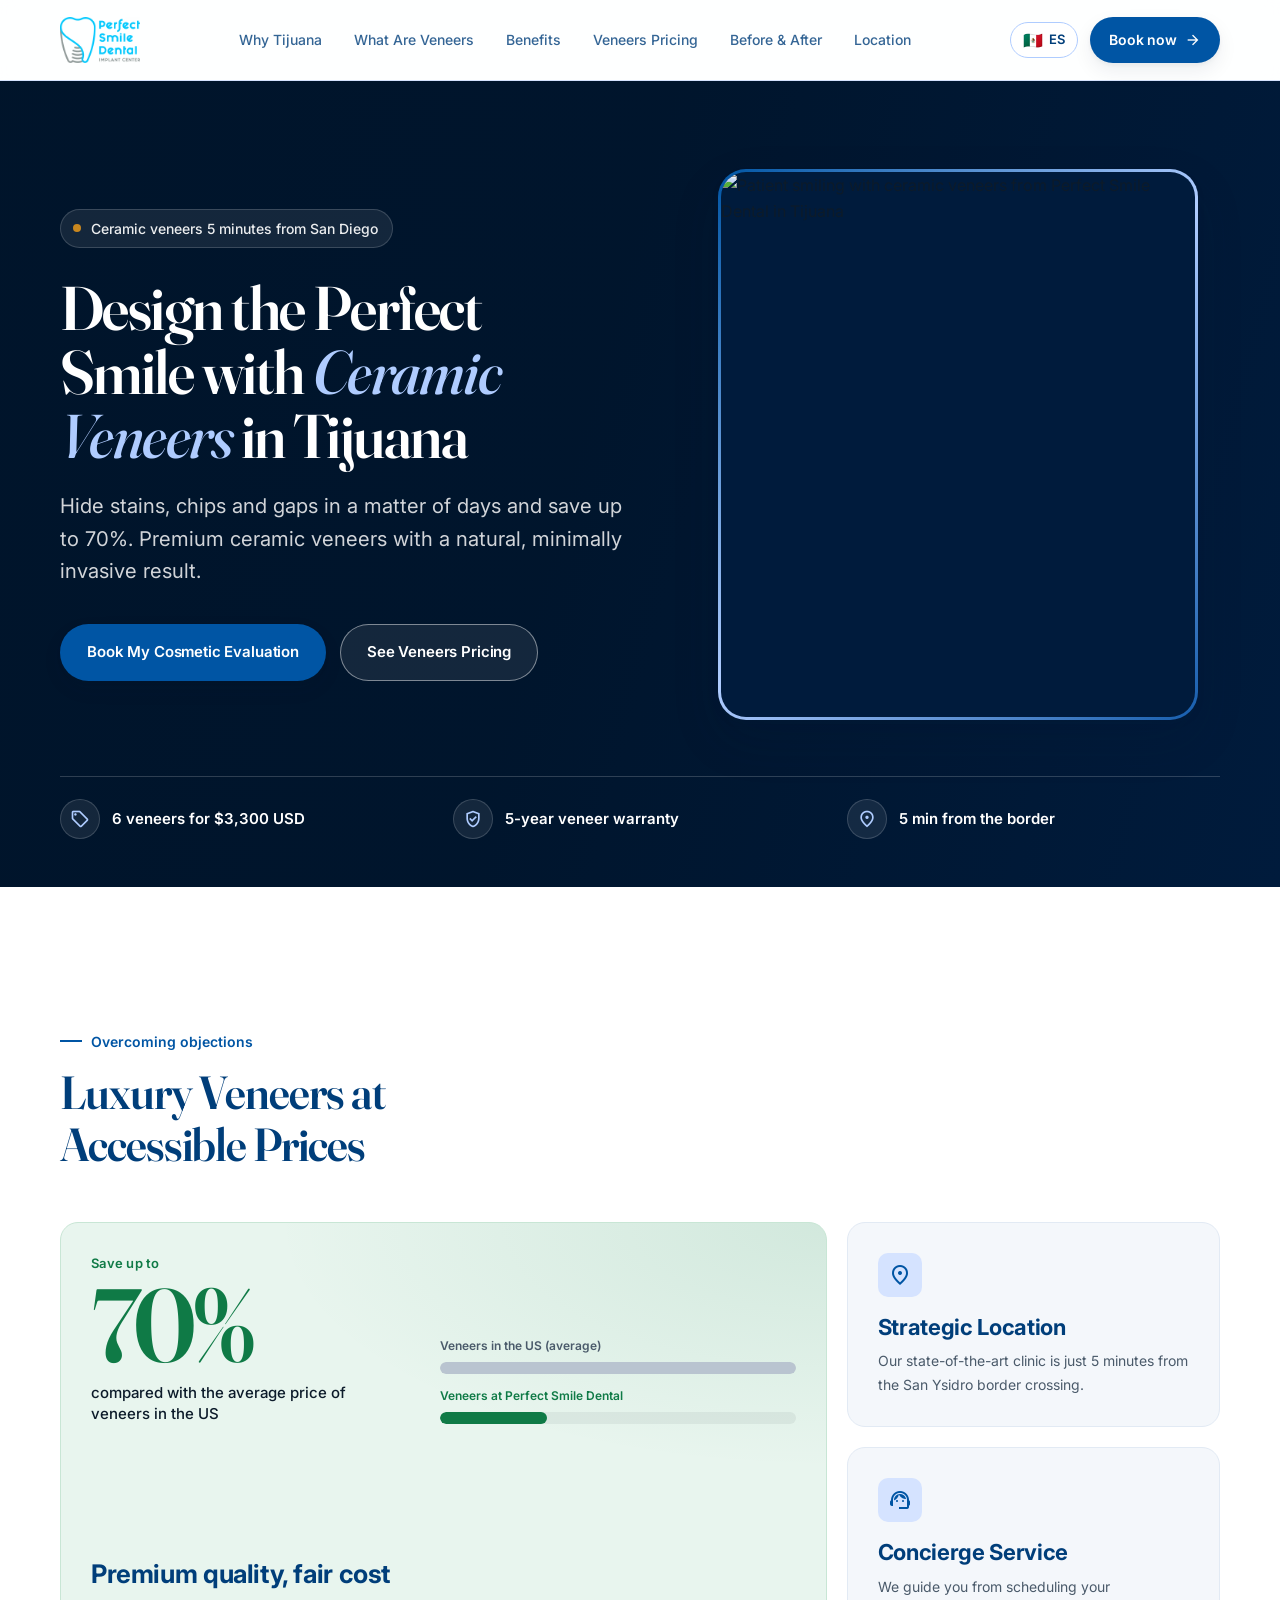
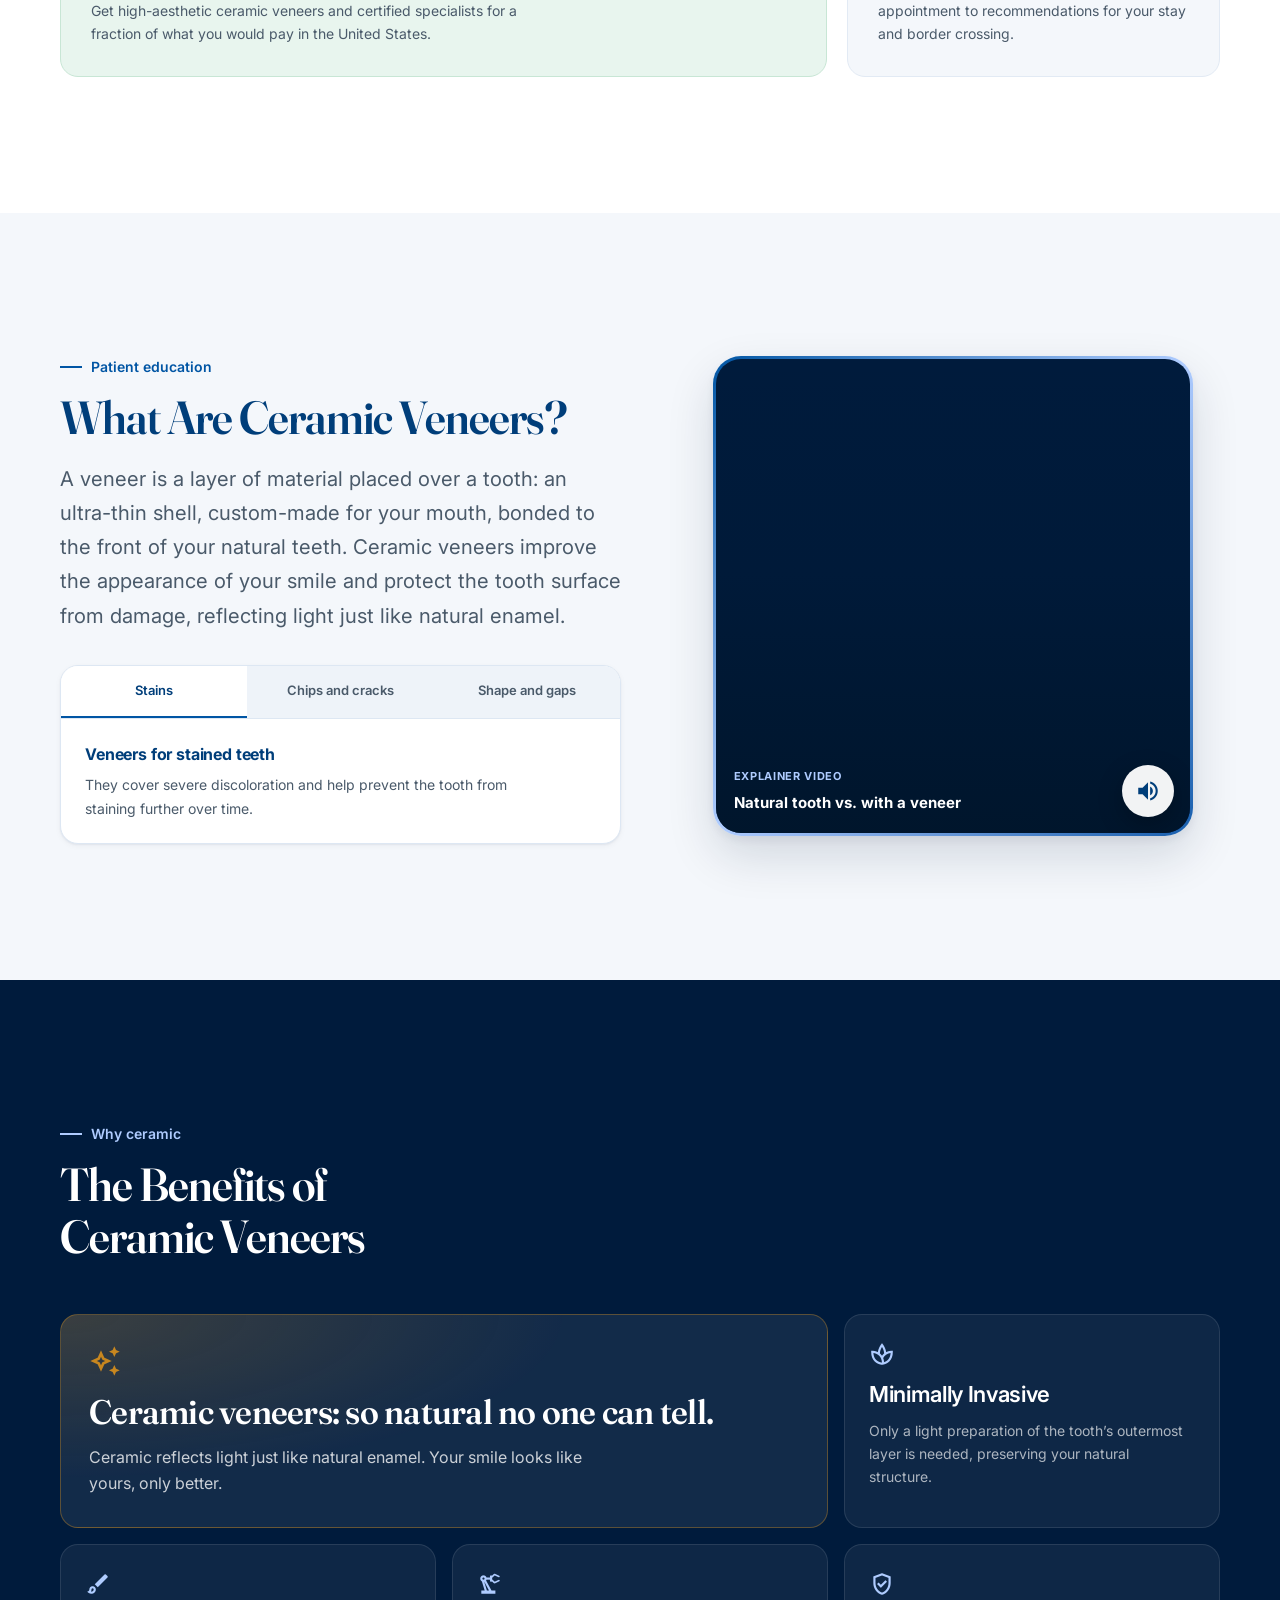
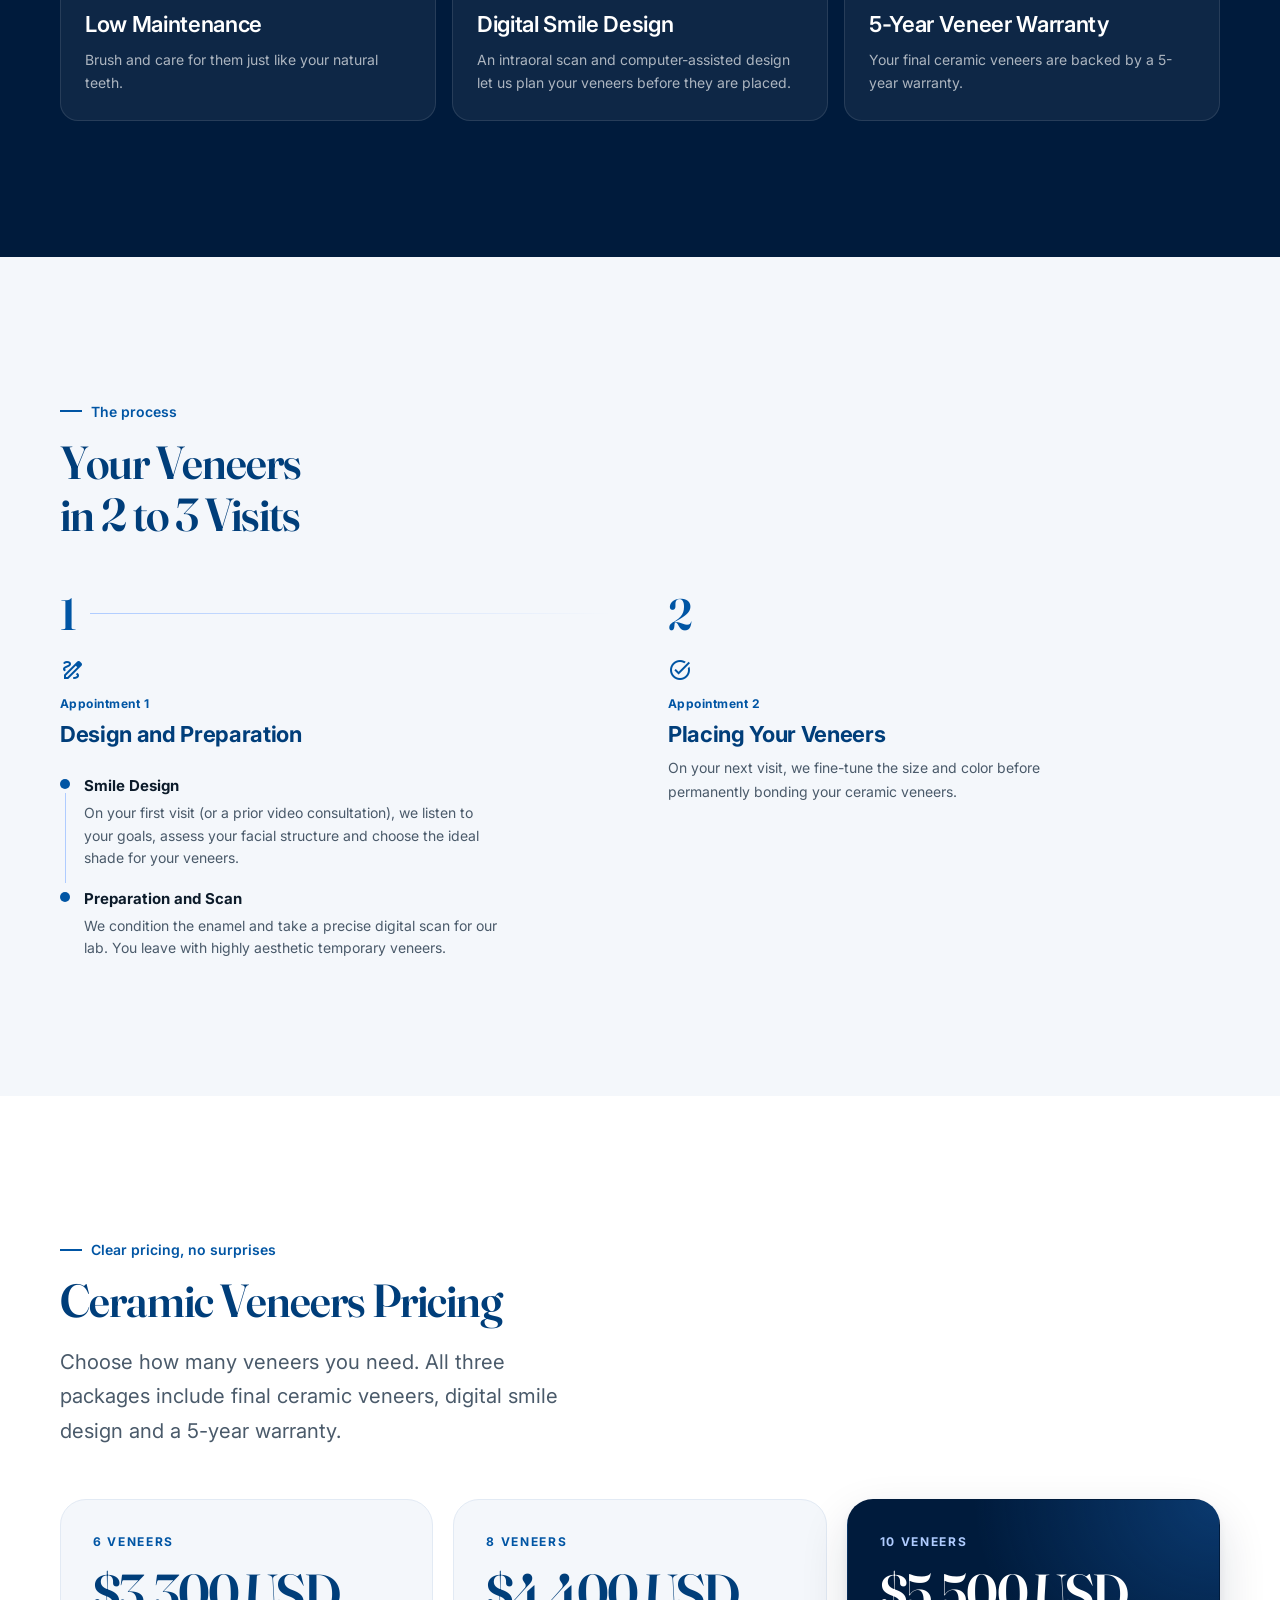
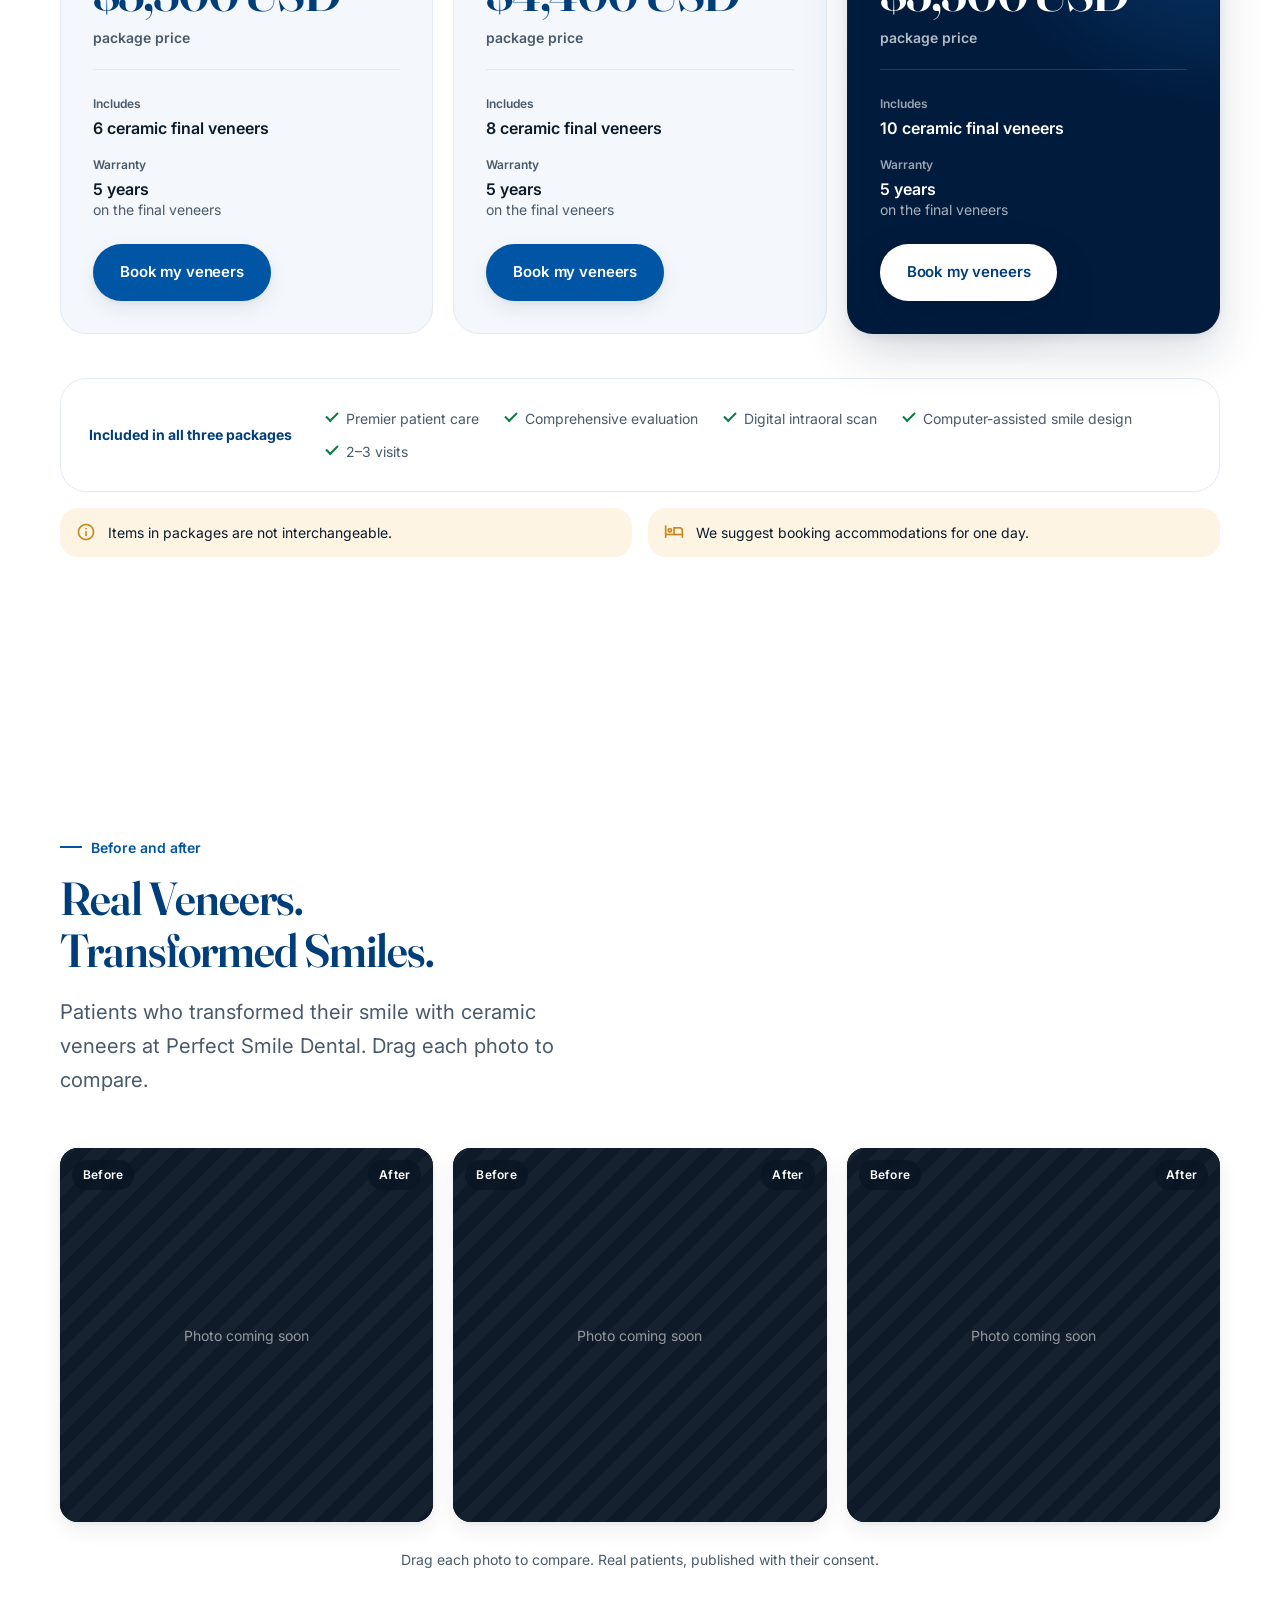
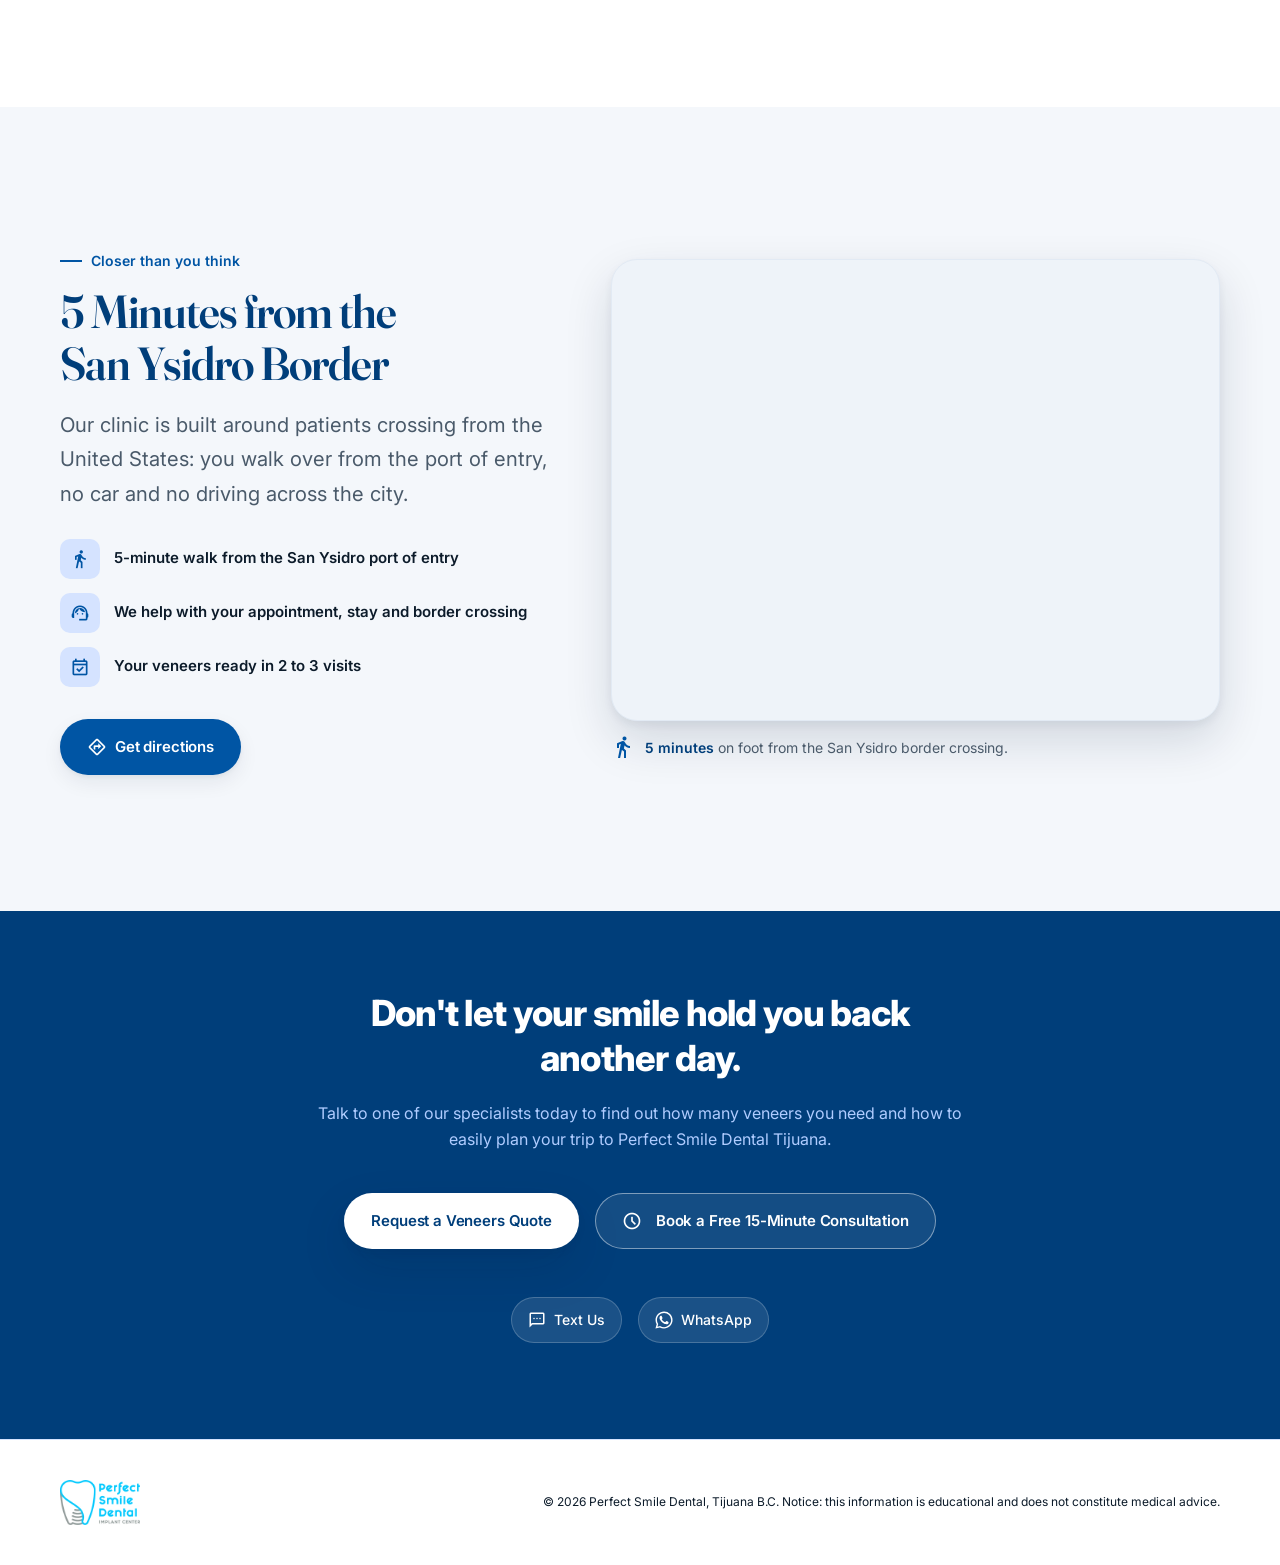
==== index.html @ b927f206 "cambios" ====
<!doctype html>
<html lang="en">
  <head>
    <meta charset="utf-8" />
    <meta name="viewport" content="width=device-width, initial-scale=1.0" />
    <title>Ceramic Veneers in Tijuana | Perfect Smile Dental</title>
    <meta
      name="description"
      content="Ceramic veneers in Tijuana: 6 veneers for $3,300 USD with a 5-year warranty. Digital smile design, 2 to 3 visits, 5 minutes from San Ysidro."
    />
    <link rel="canonical" href="https://carillas.perfectsmiledental.com.mx/" />
    <!-- hreflang: le dice a Google que son la misma página en dos idiomas.
         x-default manda al inglés, que es la versión principal. -->
    <link rel="alternate" hreflang="en" href="https://carillas.perfectsmiledental.com.mx/" />
    <link rel="alternate" hreflang="es" href="https://carillas.perfectsmiledental.com.mx/es.html" />
    <link rel="alternate" hreflang="x-default" href="https://carillas.perfectsmiledental.com.mx/" />
    <!-- Open Graph -->
    <meta property="og:type" content="website" />
    <meta property="og:title" content="Ceramic Veneers in Tijuana | Perfect Smile Dental" />
    <meta
      property="og:description"
      content="Ceramic veneers in Tijuana: 6 veneers for $3,300 USD with a 5-year warranty. Digital smile design, 2 to 3 visits, 5 minutes from San Ysidro."
    />
    <meta property="og:url" content="https://carillas.perfectsmiledental.com.mx/" />
    <!-- Fuentes: preconnect acelera la descarga -->
    <link rel="preconnect" href="https://fonts.googleapis.com" />
    <link rel="preconnect" href="https://fonts.gstatic.com" crossorigin />
    <link
      href="https://fonts.googleapis.com/css2?family=Inter:wght@400;500;600;700&display=swap"
      rel="stylesheet"
    />
    <!-- Fraunces variable: titulares con autoridad editorial -->
    <link
      href="https://fonts.googleapis.com/css2?family=Fraunces:opsz,wght@9..144,500;9..144,600;9..144,700&display=swap"
      rel="stylesheet"
    />
    <link
      href="https://fonts.googleapis.com/css2?family=Material+Symbols+Outlined:wght,FILL@100..700,0..1&display=swap"
      rel="stylesheet"
    />
    <link rel="stylesheet" href="/styles.css" />
  </head>
  <body>
    <header class="navbar">
      <div class="container navbar__inner">
        <a href="/" class="navbar__brand">
          <img src="/assets/logo.avif" alt="Perfect Smile Dental" />
        </a>
        <nav class="navbar__links">
          <a href="#por-que-tijuana">Why Tijuana</a><a href="#sistema">What Are Veneers</a
          ><a href="#beneficios">Benefits</a><a href="#precios">Veneers Pricing</a
          ><a href="#historias">Before &amp; After</a><a href="#ubicacion">Location</a>
        </nav>
        <div class="navbar__right">
          <a href="es.html" class="lang-switch" aria-label="Ver en español">
            <span class="lang-switch__flag">🇲🇽</span> ES
          </a>
          <a href="#contacto" class="btn btn--accent btn--sm navbar__cta">
            Book now <span class="material-symbols-outlined" style="font-size: 16px">arrow_forward</span>
          </a>
        </div>
      </div>
    </header>
    <main>
      <section class="hero">
        <div
          class="hero__bg"
          style="
            background-image: url(&quot;https://joseantonioh56.sg-host.com/wp-content/uploads/2026/07/c7875c_0bc119fed459425e88fa15c415d10172mv2.avif&quot;);
          "
        ></div>
        <div class="hero__scrim"></div>
        <div class="container hero__inner">
          <div class="hero__grid">
            <!-- Izquierda: el argumento -->
            <div class="hero__copy">
              <p class="hero__badge">
                <span class="hero__badge-dot psd-pulse-dot"></span> Ceramic veneers 5 minutes from San Diego
              </p>
              <h1 class="hero__title display">
                Design the Perfect Smile with <em class="hero__accent">Ceramic Veneers</em> in Tijuana
              </h1>
              <p class="hero__sub">
                Hide stains, chips and gaps in a matter of days and save up to 70%. Premium ceramic veneers
                with a natural, minimally invasive result.
              </p>
              <div class="hero__actions">
                <a href="https://link.perfectsmiledental.com.mx/widget/form/9kd0kgYXwSfFVvRTpFCh" class="btn btn--accent" target="_blank" data-form-open>Book My Cosmetic Evaluation</a>
                <a href="#precios" class="btn btn--ghost-light">See Veneers Pricing</a>
              </div>
            </div>
            <!-- Derecha: imagen estática -->
            <div class="hero__media">
              <figure class="hero__photo">
                <img
                  src="https://lh3.googleusercontent.com/aida/[base64]"
                  alt="Patient smiling with ceramic veneers from Perfect Smile Dental in Tijuana"
                  width="960"
                  height="1104"
                  fetchpriority="high"
                  decoding="async"
                />
              </figure>
            </div>
          </div>
          <ul class="trust">
            <li class="trust__item">
              <span class="trust__icon"> <span class="material-symbols-outlined">sell</span> </span>
              <span class="trust__label">6 veneers for $3,300 USD</span>
            </li>
            <li class="trust__item">
              <span class="trust__icon"> <span class="material-symbols-outlined">verified_user</span> </span>
              <span class="trust__label">5-year veneer warranty</span>
            </li>
            <li class="trust__item">
              <span class="trust__icon"> <span class="material-symbols-outlined">location_on</span> </span>
              <span class="trust__label">5 min from the border</span>
            </li>
          </ul>
        </div>
      </section>
      <section id="por-que-tijuana" class="section section--white">
        <div class="container">
          <div class="section-intro section-intro--wide psd-reveal">
            <span class="section-eyebrow">Overcoming objections</span>
            <h2 class="section-heading">Luxury Veneers at Accessible Prices</h2>
          </div>
          <div class="why">
            <article class="card card--savings card--wide">
              <div class="stat">
                <span class="stat__lead">Save up to</span> <span class="stat__figure">70%</span>
                <span class="stat__note">compared with the average price of veneers in the US</span>
              </div>
              <div
                class="bars"
                role="img"
                aria-label="Veneers in the US (average): 100%. Veneers at Perfect Smile Dental: 30%."
              >
                <div class="bar">
                  <span class="bar__label">Veneers in the US (average)</span>
                  <span class="bar__track"
                    ><span class="bar__fill bar__fill--from" style="--w: 100%"></span
                  ></span>
                </div>
                <div class="bar">
                  <span class="bar__label bar__label--to">Veneers at Perfect Smile Dental</span>
                  <span class="bar__track"
                    ><span class="bar__fill bar__fill--to" style="--w: 30%"></span
                  ></span>
                </div>
              </div>
              <div class="card__body">
                <h3 class="card__title">Premium quality, fair cost</h3>
                <p class="card__text">
                  Get high-aesthetic ceramic veneers and certified specialists for a fraction of what you
                  would pay in the United States.
                </p>
              </div>
            </article>
            <article class="card">
              <span class="card__icon card__icon--blue">
                <span class="material-symbols-outlined">location_on</span>
              </span>
              <h3 class="card__title">Strategic Location</h3>
              <p class="card__text">
                Our state-of-the-art clinic is just 5 minutes from the San Ysidro border crossing.
              </p>
            </article>
            <article class="card">
              <span class="card__icon card__icon--blue">
                <span class="material-symbols-outlined">support_agent</span>
              </span>
              <h3 class="card__title">Concierge Service</h3>
              <p class="card__text">
                We guide you from scheduling your appointment to recommendations for your stay and border
                crossing.
              </p>
            </article>
          </div>
        </div>
      </section>
      <section id="sistema" class="section">
        <div class="container grid">
          <div class="copy psd-reveal">
            <span class="section-eyebrow">Patient education</span>
            <h2 class="section-heading">What Are Ceramic Veneers?</h2>
            <p class="section-text copy__body">
              A veneer is a layer of material placed over a tooth: an ultra-thin shell, custom-made for your
              mouth, bonded to the front of your natural teeth. Ceramic veneers improve the appearance of your
              smile and protect the tooth surface from damage, reflecting light just like natural enamel.
            </p>
            <div class="parts">
              <div class="parts__tabs" role="tablist" id="psd-tabs">
                <button
                  type="button"
                  role="tab"
                  id="tab-0"
                  aria-controls="panel-0"
                  aria-selected="true"
                  data-idx="0"
                  class="parts__tab is-active"
                >
                  Stains</button
                ><button
                  type="button"
                  role="tab"
                  id="tab-1"
                  aria-controls="panel-1"
                  aria-selected="false"
                  data-idx="1"
                  class="parts__tab"
                >
                  Chips and cracks</button
                ><button
                  type="button"
                  role="tab"
                  id="tab-2"
                  aria-controls="panel-2"
                  aria-selected="false"
                  data-idx="2"
                  class="parts__tab"
                >
                  Shape and gaps
                </button>
              </div>
              <div class="parts__panels">
                <div
                  role="tabpanel"
                  id="panel-0"
                  aria-labelledby="tab-0"
                  data-idx="0"
                  class="parts__panel is-active"
                >
                  <h3 class="parts__title">Veneers for stained teeth</h3>
                  <p class="parts__text">
                    They cover severe discoloration and help prevent the tooth from staining further over
                    time.
                  </p>
                </div>
                <div role="tabpanel" id="panel-1" aria-labelledby="tab-1" data-idx="1" class="parts__panel">
                  <h3 class="parts__title">Veneers for damaged teeth</h3>
                  <p class="parts__text">
                    They cover chips and cracks, and protect the tooth surface from future damage.
                  </p>
                </div>
                <div role="tabpanel" id="panel-2" aria-labelledby="tab-2" data-idx="2" class="parts__panel">
                  <h3 class="parts__title">Veneers for an even smile</h3>
                  <p class="parts__text">
                    They correct worn teeth, gaps and mild visual misalignment, without years of braces.
                  </p>
                </div>
              </div>
            </div>
          </div>
          <div class="media">
            <!-- Video en loop: arranca solo, sin sonido. Clic = modal con sonido.
                 "#t=0.1" muestra el primer fotograma como vista previa mientras carga. -->
            <div class="video-frame-outer">
              <div
                class="video-frame-inner is-loop"
                style="aspect-ratio: 1 / 1"
                data-video-src="assets/veneers.mp4"
                data-video-type="mp4"
                role="button"
                tabindex="0"
                aria-label="Natural tooth vs. with a veneer"
              >
                <video
                  class="video-frame__loop"
                  src="assets/veneers.mp4#t=0.1"
                  autoplay
                  muted
                  loop
                  playsinline
                  preload="metadata"
                  aria-hidden="true"
                ></video>
                <div class="video-overlay"></div>
                <span class="video-pulse-ring"></span>
                <span class="video-play-btn" aria-hidden="true">
                  <span class="material-symbols-outlined fill-icon" style="font-size: 26px">volume_up</span>
                </span>
                <div class="video-caption-chip">
                  <span class="video-eyebrow">Explainer video</span>
                  <span class="video-title">Natural tooth vs. with a veneer</span>
                </div>
              </div>
            </div>
          </div>
        </div>
      </section>
      <section id="beneficios" class="section section--dark">
        <div class="container">
          <div class="section-intro section-intro--wide psd-reveal">
            <span class="section-eyebrow section-eyebrow--light">Why ceramic</span>
            <h2 class="section-heading section-heading--light">The Benefits of Ceramic Veneers</h2>
          </div>
          <div class="bento">
            <article class="cell cell--featured">
              <span class="cell__icon material-symbols-outlined">auto_awesome</span>
              <h3 class="cell__title">Ceramic veneers: so natural no one can tell.</h3>
              <p class="cell__text">
                Ceramic reflects light just like natural enamel. Your smile looks like yours, only better.
              </p>
            </article>
            <article class="cell">
              <span class="cell__icon material-symbols-outlined">spa</span>
              <h3 class="cell__title">Minimally Invasive</h3>
              <p class="cell__text">
                Only a light preparation of the tooth’s outermost layer is needed, preserving your natural
                structure.
              </p>
            </article>
            <article class="cell">
              <span class="cell__icon material-symbols-outlined">brush</span>
              <h3 class="cell__title">Low Maintenance</h3>
              <p class="cell__text">Brush and care for them just like your natural teeth.</p>
            </article>
            <article class="cell">
              <span class="cell__icon material-symbols-outlined">precision_manufacturing</span>
              <h3 class="cell__title">Digital Smile Design</h3>
              <p class="cell__text">
                An intraoral scan and computer-assisted design let us plan your veneers before they are
                placed.
              </p>
            </article>
            <article class="cell">
              <span class="cell__icon material-symbols-outlined">verified_user</span>
              <h3 class="cell__title">5-Year Veneer Warranty</h3>
              <p class="cell__text">Your final ceramic veneers are backed by a 5-year warranty.</p>
            </article>
          </div>
        </div>
      </section>
  <section id="proceso" class="section">
  <div class="container">
    <div class="section-intro psd-reveal">
      <span class="section-eyebrow">The process</span>
      <h2 class="section-heading">Your Veneers in 2 to 3 Visits</h2>
    </div>
    <ol class="steps steps--visits steps--two">
      <li class="step">
        <div class="step__head"><span class="step__num">1</span> <span class="step__rule"></span></div>
        <span class="step__icon material-symbols-outlined">draw</span>
        <span class="step__label">Appointment 1</span>
        <h3 class="step__title">Design and Preparation</h3>
        <ol class="days">
          <li class="day">
            <h4 class="day__title">Smile Design</h4>
            <p class="day__text">
              On your first visit (or a prior video consultation), we listen to your goals, assess your facial
              structure and choose the ideal shade for your veneers.
            </p>
          </li>
          <li class="day">
            <h4 class="day__title">Preparation and Scan</h4>
            <p class="day__text">
              We condition the enamel and take a precise digital scan for our lab. You leave with highly
              aesthetic temporary veneers.
            </p>
          </li>
        </ol>
      </li>
      <li class="step">
        <div class="step__head"><span class="step__num">2</span> <span class="step__rule"></span></div>
        <span class="step__icon material-symbols-outlined">task_alt</span>
        <span class="step__label">Appointment 2</span>
        <h3 class="step__title">Placing Your Veneers</h3>
        <p class="step__text">
          On your next visit, we fine-tune the size and color before permanently bonding your ceramic veneers.
        </p>
      </li>
    </ol>
  </div>
</section>
      <section id="precios" class="section section--white">
        <div class="container">
          <div class="section-intro section-intro--wide psd-reveal">
            <span class="section-eyebrow">Clear pricing, no surprises</span>
            <h2 class="section-heading">Ceramic Veneers Pricing</h2>
            <p class="section-text">
              Choose how many veneers you need. All three packages include final ceramic veneers, digital
              smile design and a 5-year warranty.
            </p>
          </div>
          <div class="tiers" style="--n: 3">
            <article class="tier">
              <header class="tier__head">
                <h3 class="tier__name">6 Veneers</h3>
                <p class="tier__price">$3,300 USD</p>
                <p class="tier__suffix">package price</p>
              </header>
              <dl class="specs">
                <div class="spec">
                  <dt class="spec__label">Includes</dt>
                  <dd class="spec__value">6 ceramic final veneers</dd>
                </div>
                <div class="spec">
                  <dt class="spec__label">Warranty</dt>
                  <dd class="spec__value">5 years <span class="spec__detail">on the final veneers</span></dd>
                </div>
              </dl>
              <a href="https://link.perfectsmiledental.com.mx/widget/booking/Z9i3B59TA2s7kxjc4u88" class="btn btn--accent tier__cta" target="_blank" data-calendar-open>Book my veneers</a>
            </article>
            <article class="tier">
              <header class="tier__head">
                <h3 class="tier__name">8 Veneers</h3>
                <p class="tier__price">$4,400 USD</p>
                <p class="tier__suffix">package price</p>
              </header>
              <dl class="specs">
                <div class="spec">
                  <dt class="spec__label">Includes</dt>
                  <dd class="spec__value">8 ceramic final veneers</dd>
                </div>
                <div class="spec">
                  <dt class="spec__label">Warranty</dt>
                  <dd class="spec__value">5 years <span class="spec__detail">on the final veneers</span></dd>
                </div>
              </dl>
              <a href="https://link.perfectsmiledental.com.mx/widget/booking/Z9i3B59TA2s7kxjc4u88" class="btn btn--accent tier__cta" target="_blank" data-calendar-open>Book my veneers</a>
            </article>
            <article class="tier tier--dark">
              <header class="tier__head">
                <h3 class="tier__name">10 Veneers</h3>
                <p class="tier__price">$5,500 USD</p>
                <p class="tier__suffix">package price</p>
              </header>
              <dl class="specs">
                <div class="spec">
                  <dt class="spec__label">Includes</dt>
                  <dd class="spec__value">10 ceramic final veneers</dd>
                </div>
                <div class="spec">
                  <dt class="spec__label">Warranty</dt>
                  <dd class="spec__value">5 years <span class="spec__detail">on the final veneers</span></dd>
                </div>
              </dl>
              <a href="https://link.perfectsmiledental.com.mx/widget/booking/Z9i3B59TA2s7kxjc4u88" class="btn btn--white tier__cta" target="_blank" data-calendar-open>Book my veneers</a>
            </article>
          </div>
          <div class="shared">
            <p class="shared__title">Included in all three packages</p>
            <ul class="shared__list">
              <li>Premier patient care</li>
              <li>Comprehensive evaluation</li>
              <li>Digital intraoral scan</li>
              <li>Computer-assisted smile design</li>
              <li>2–3 visits</li>
            </ul>
          </div>
          <ul class="notes">
            <li class="note">
              <span class="material-symbols-outlined">info</span>
              <span>Items in packages are not interchangeable.</span>
            </li>
            <li class="note">
              <span class="material-symbols-outlined">hotel</span>
              <span>We suggest booking accommodations for one day.</span>
            </li>
          </ul>
        </div>
      </section>
      <section id="historias" class="section section--white">
        <div class="container">
          <div class="section-intro section-intro--wide psd-reveal">
            <span class="section-eyebrow">Before and after</span>
            <h2 class="section-heading">Real Veneers. Transformed Smiles.</h2>
            <p class="section-text">
              Patients who transformed their smile with ceramic veneers at Perfect Smile Dental. Drag each
              photo to compare.
            </p>
          </div>
          <div class="cases">
            <figure class="ba" style="--pos: 50%">
              <div class="ba__stage" data-empty="Photo coming soon">
                <img
                  class="ba__img"
                  src=""
                  alt="Patient before their ceramic veneers"
                  loading="lazy"
                  decoding="async"
                />
                <img
                  class="ba__img ba__img--after"
                  src=""
                  alt="The same patient with their ceramic veneers"
                  loading="lazy"
                  decoding="async"
                />
                <span class="ba__line" aria-hidden="true"></span>
                <span class="ba__knob" aria-hidden="true">
                  <svg viewBox="0 0 24 24" width="17" height="17" fill="currentColor">
                    <path d="M9.5 7 5 12l4.5 5V7Zm5 0v10l4.5-5-4.5-5Z"></path>
                  </svg>
                </span>
                <span class="ba__tag ba__tag--before">Before</span>
                <span class="ba__tag ba__tag--after">After</span>
                <input
                  class="ba__range"
                  type="range"
                  min="0"
                  max="100"
                  value="50"
                  step="0.1"
                  aria-label="Before and after comparison — Case 1"
                />
              </div>
            </figure>
            <figure class="ba" style="--pos: 50%">
              <div class="ba__stage" data-empty="Photo coming soon">
                <img
                  class="ba__img"
                  src=""
                  alt="Patient before their ceramic veneers"
                  loading="lazy"
                  decoding="async"
                />
                <img
                  class="ba__img ba__img--after"
                  src=""
                  alt="The same patient with their ceramic veneers"
                  loading="lazy"
                  decoding="async"
                />
                <span class="ba__line" aria-hidden="true"></span>
                <span class="ba__knob" aria-hidden="true">
                  <svg viewBox="0 0 24 24" width="17" height="17" fill="currentColor">
                    <path d="M9.5 7 5 12l4.5 5V7Zm5 0v10l4.5-5-4.5-5Z"></path>
                  </svg>
                </span>
                <span class="ba__tag ba__tag--before">Before</span>
                <span class="ba__tag ba__tag--after">After</span>
                <input
                  class="ba__range"
                  type="range"
                  min="0"
                  max="100"
                  value="50"
                  step="0.1"
                  aria-label="Before and after comparison — Case 2"
                />
              </div>
            </figure>
            <figure class="ba" style="--pos: 50%">
              <div class="ba__stage" data-empty="Photo coming soon">
                <img
                  class="ba__img"
                  src=""
                  alt="Patient before their ceramic veneers"
                  loading="lazy"
                  decoding="async"
                />
                <img
                  class="ba__img ba__img--after"
                  src=""
                  alt="The same patient with their ceramic veneers"
                  loading="lazy"
                  decoding="async"
                />
                <span class="ba__line" aria-hidden="true"></span>
                <span class="ba__knob" aria-hidden="true">
                  <svg viewBox="0 0 24 24" width="17" height="17" fill="currentColor">
                    <path d="M9.5 7 5 12l4.5 5V7Zm5 0v10l4.5-5-4.5-5Z"></path>
                  </svg>
                </span>
                <span class="ba__tag ba__tag--before">Before</span>
                <span class="ba__tag ba__tag--after">After</span>
                <input
                  class="ba__range"
                  type="range"
                  min="0"
                  max="100"
                  value="50"
                  step="0.1"
                  aria-label="Before and after comparison — Case 3"
                />
              </div>
            </figure>
          </div>
          <p class="cases__hint">Drag each photo to compare. Real patients, published with their consent.</p>
        </div>
      </section>
      <section id="ubicacion" class="section">
        <div class="container loc">
          <div class="loc__copy psd-reveal">
            <span class="section-eyebrow">Closer than you think</span>
            <h2 class="section-heading">5 Minutes from the San Ysidro Border</h2>
            <p class="section-text">
              Our clinic is built around patients crossing from the United States: you walk over from the port
              of entry, no car and no driving across the city.
            </p>
            <ul class="facts">
              <li class="fact">
                <span class="fact__icon"><span class="material-symbols-outlined">directions_walk</span></span>
                <span class="fact__label">5-minute walk from the San Ysidro port of entry</span>
              </li>
              <li class="fact">
                <span class="fact__icon"><span class="material-symbols-outlined">support_agent</span></span>
                <span class="fact__label">We help with your appointment, stay and border crossing</span>
              </li>
              <li class="fact">
                <span class="fact__icon"><span class="material-symbols-outlined">event_available</span></span>
                <span class="fact__label">Your veneers ready in 2 to 3 visits</span>
              </li>
            </ul>
            <a
              href="https://www.google.com/maps/dir/?api=1&destination=32.5303859,-117.024724"
              class="btn btn--accent"
              target="_blank"
              rel="noopener"
            >
              <span class="material-symbols-outlined" style="font-size: 20px">directions</span> Get directions
            </a>
          </div>
          <div class="loc__map">
            <div class="map-frame">
              <iframe
                src="https://www.google.com/maps/embed?pb=!1m18!1m12!1m3!1d3363.8412768184426!2d-117.024724!3d32.530385900000006!2m3!1f0!2f0!3f0!3m2!1i1024!2i768!4f13.1!3m3!1m2!1s0x80d94851147c03b7%3A0x2728e028545d0e91!2sPerfect%20Smile%20Dental%20%7C%20Implant%20Center!5e0!3m2!1ses-419!2smx!4v1784660914930!5m2!1ses-419!2smx"
                title="Perfect Smile Dental location near the San Ysidro border"
                loading="lazy"
                allowfullscreen
                referrerpolicy="strict-origin-when-cross-origin"
              ></iframe>
            </div>
            <p class="map-note">
              <span class="material-symbols-outlined">directions_walk</span>
              <span><strong>5 minutes</strong> on foot from the San Ysidro border crossing.</span>
            </p>
          </div>
        </div>
      </section>
      <section id="contacto" class="cta-final">
        <div class="cta-final__inner psd-reveal">
          <h2 class="cta-final__title">Don&#39;t let your smile hold you back another day.</h2>
          <p class="cta-final__subtitle">
            Talk to one of our specialists today to find out how many veneers you need and how to easily plan
            your trip to Perfect Smile Dental Tijuana.
          </p>
          <div class="cta-final__actions">
            <a href="https://link.perfectsmiledental.com.mx/widget/form/9kd0kgYXwSfFVvRTpFCh" class="btn btn--white btn--full" target="_blank" data-form-open>Request a Veneers Quote</a>
            <a href="https://link.perfectsmiledental.com.mx/widget/booking/Z9i3B59TA2s7kxjc4u88" class="btn btn--ghost-light btn--full" target="_blank" data-calendar-open
              ><span class="material-symbols-outlined" style="font-size: 20px">schedule</span> Book a Free 15-Minute Consultation</a
            >
          </div>
          <div class="contact-row">
            <a href="https://www.t2ll.com/auth/sms-redirect?phoneNumber=16198155283&msg=Hello%20I%20would%20like%20more%20information" class="contact-pill" target="_blank" rel="noopener">
              <span class="material-symbols-outlined" style="font-size: 18px">sms</span> Text Us
            </a>
            <a href="https://wa.me/16198155283?text=Hello,%20I%20would%20like%20more%20information." class="contact-pill" target="_blank" rel="noopener">
              <svg class="contact-pill__svg" viewBox="0 0 24 24" width="18" height="18" fill="currentColor" aria-hidden="true"><path d="M17.47 14.38c-.3-.15-1.75-.86-2.02-.96-.27-.1-.47-.15-.67.15-.2.3-.77.96-.94 1.16-.17.2-.35.22-.64.07-.3-.15-1.25-.46-2.38-1.47-.88-.79-1.47-1.76-1.65-2.06-.17-.3-.02-.46.13-.6.13-.13.3-.35.45-.52.15-.17.2-.3.3-.5.1-.2.05-.37-.03-.52-.07-.15-.67-1.61-.92-2.2-.24-.58-.49-.5-.67-.51h-.57c-.2 0-.52.07-.79.37-.27.3-1.04 1.02-1.04 2.48s1.07 2.88 1.21 3.08c.15.2 2.1 3.2 5.08 4.49.71.31 1.26.49 1.69.63.71.22 1.36.19 1.87.12.57-.09 1.75-.72 2-1.41.25-.69.25-1.29.17-1.41-.07-.12-.27-.2-.57-.35M12.05 21.5h-.01a9.4 9.4 0 0 1-4.8-1.31l-.34-.2-3.57.94.95-3.48-.22-.36a9.4 9.4 0 0 1-1.44-5.02c0-5.2 4.23-9.43 9.44-9.43a9.37 9.37 0 0 1 6.67 2.77 9.37 9.37 0 0 1 2.76 6.67c0 5.2-4.23 9.43-9.44 9.43m8.03-17.46A11.27 11.27 0 0 0 12.05.72C5.8.72.7 5.8.7 12.07c0 2 .52 3.95 1.52 5.67L.6 23.4l5.8-1.52a11.33 11.33 0 0 0 5.65 1.44h.01c6.25 0 11.35-5.09 11.35-11.35 0-3.03-1.18-5.88-3.33-8.02"/></svg> WhatsApp
            </a>
          </div>
        </div>
      </section>
    </main>
    <footer class="footer">
      <div class="container footer__inner">
        <div class="footer__brand">
          <img src="/assets/logo.avif" alt="Perfect Smile Dental" loading="lazy" />
        </div>
        <p class="footer__legal">
          © 2026 Perfect Smile Dental, Tijuana B.C. Notice: this information is educational and does not
          constitute medical advice.
        </p>
      </div>
    </footer>
    <div
      class="video-modal"
      id="psd-video-modal"
      data-empty-msg="Add your video URL to the <code>data-video-src</code> attribute on this component to enable playback."
    >
      <div class="video-modal__backdrop" data-close></div>
      <div class="video-modal__dialog" role="dialog" aria-modal="true">
        <button class="video-modal__close" data-close aria-label="Close video">
          <span class="material-symbols-outlined">close</span>
        </button>
        <div class="video-modal__content" id="psd-video-modal-content"></div>
      </div>
    </div>
    <!-- Modal: formulario de contacto (GoHighLevel). Lo abre cualquier botón con data-form-open -->
    <div class="form-modal" id="psd-form-modal" aria-hidden="true">
      <div class="form-modal__backdrop" data-form-close></div>
      <div class="form-modal__dialog" role="dialog" aria-modal="true" aria-labelledby="psd-form-title">
        <div class="form-modal__head">
          <div>
            <h2 class="form-modal__title" id="psd-form-title">Book your cosmetic evaluation</h2>
            <p class="form-modal__sub">Leave your details and our team will contact you.</p>
          </div>
          <button type="button" class="form-modal__close" data-form-close aria-label="Close form">
            <span class="material-symbols-outlined">close</span>
          </button>
        </div>
        <div class="form-modal__body">
          <iframe
            src="https://link.perfectsmiledental.com.mx/widget/form/9kd0kgYXwSfFVvRTpFCh"
            style="width:100%;height:100%;border:none;border-radius:3px"
            id="inline-9kd0kgYXwSfFVvRTpFCh"
            data-layout="{'id':'INLINE'}"
            data-trigger-type="alwaysShow"
            data-trigger-value=""
            data-activation-type="alwaysActivated"
            data-activation-value=""
            data-deactivation-type="neverDeactivate"
            data-deactivation-value=""
            data-form-name="Landing Contact Form "
            data-height="882"
            data-layout-iframe-id="inline-9kd0kgYXwSfFVvRTpFCh"
            data-form-id="9kd0kgYXwSfFVvRTpFCh"
            data-cookie-consent="true"
            data-cookie-consent-provider="auto"
            title="Landing Contact Form "
          ></iframe>
        </div>
      </div>
    </div>

    <!-- Modal: calendario de citas (GoHighLevel). Lo abre cualquier botón con data-calendar-open -->
    <div class="form-modal form-modal--wide" id="psd-calendar-modal" aria-hidden="true">
      <div class="form-modal__backdrop" data-form-close></div>
      <div class="form-modal__dialog" role="dialog" aria-modal="true" aria-labelledby="psd-calendar-title">
        <div class="form-modal__head">
          <div>
            <h2 class="form-modal__title" id="psd-calendar-title">Book your free 15-minute consultation</h2>
            <p class="form-modal__sub">Pick the day and time that work best for you.</p>
          </div>
          <button type="button" class="form-modal__close" data-form-close aria-label="Close calendar">
            <span class="material-symbols-outlined">close</span>
          </button>
        </div>
        <div class="form-modal__body form-modal__body--calendar">
          <iframe
            src="https://link.perfectsmiledental.com.mx/widget/booking/Z9i3B59TA2s7kxjc4u88"
            allow="payment"
            style="width: 100%; border: none; overflow: hidden"
            scrolling="no"
            id="Z9i3B59TA2s7kxjc4u88_1792016738689"
            title="Book your free 15-minute consultation"
          ></iframe>
        </div>
      </div>
    </div>

    <!-- Scripts: primero el de GoHighLevel (ajusta el alto de formulario y calendario), luego el de la página -->
    <script src="https://link.perfectsmiledental.com.mx/js/form_embed.js" type="text/javascript"></script>
    <script src="/main.js" defer></script>
  </body>
</html>
---- styles.css ----
/* ============================================================ */
/* PERFECT SMILE DENTAL — SISTEMA DE DISEÑO                      */
/* ============================================================ */

:root {
    /* --- Marca (azules del cliente, sin cambios de identidad) --- */
    --psd-primary: #003e7a;
    --psd-primary-dark: #001b3c;
    --psd-accent: #0055a4;
    --psd-accent-light: #175ead;
    --psd-blue-100: #d5e3ff;
    --psd-blue-200: #afccff;

    /* --- Tinta: texto más oscuro que el azul de marca ---
       Antes el cuerpo de texto usaba el azul primario, lo que dejaba
       todo plano y con contraste bajo. Ahora el azul es para acentos
       y jerarquía; el texto largo usa tinta. */
    --psd-ink: #0c1b2a;
    --psd-ink-soft: #4a5a6a;

    /* --- Superficies --- */
    --psd-bg: #f4f7fb;
    --psd-surface: #ffffff;
    --psd-surface-sunk: #eef3f9;

    /* --- Acento cálido: la luz del día ---
       Un solo tono cálido, reservado para el relato de "un solo día":
       la línea de tiempo del hero y el beneficio same-day. En ningún
       otro lado. Rompe el azul clínico sin ensuciar la marca. */
    --psd-day: #c8871f;
    --psd-day-soft: #fdf4e4;

    --psd-savings: #0f7a46;
    --psd-savings-soft: #e8f5ee;

    /* --- Elevación en 3 niveles, no una sombra para todo --- */
    --shadow-sm: 0 1px 2px rgba(10, 30, 60, .06), 0 2px 6px rgba(10, 30, 60, .04);
    --shadow-md: 0 2px 4px rgba(10, 30, 60, .05), 0 8px 20px rgba(10, 30, 60, .07);
    --shadow-lg: 0 4px 8px rgba(10, 30, 60, .06), 0 20px 48px rgba(10, 30, 60, .14);

    /* --- Radios por jerarquía, no un radio para todo --- */
    --r-chip: 999px;
    --r-sm: 10px;
    --r-md: 18px;
    --r-lg: 26px;

    /* --- Escala tipográfica fluida (clamp, sin saltos) --- */
    --t-display: clamp(2.5rem, 1.4rem + 4.6vw, 5.25rem);
    --t-h2: clamp(1.75rem, 1.15rem + 2.4vw, 2.9rem);
    --t-h3: clamp(1.125rem, 1rem + .5vw, 1.375rem);
    --t-lead: clamp(1.0625rem, .99rem + .35vw, 1.3125rem);
    --t-body: 1rem;
    --t-small: .875rem;
    --t-micro: .75rem;

    /* --- Ritmo vertical --- */
    --space-section: clamp(4.5rem, 3rem + 7vw, 8.5rem);
}

* { box-sizing: border-box; }

html { -webkit-text-size-adjust: 100%; }

body {
    margin: 0;
    font-family: 'Inter', system-ui, sans-serif;
    font-size: var(--t-body);
    line-height: 1.65;
    background: var(--psd-bg);
    color: var(--psd-ink);
    -webkit-font-smoothing: antialiased;
    text-rendering: optimizeLegibility;
}

img { max-width: 100%; display: block; }
a { color: inherit; }

/* Fraunces para titulares: autoridad editorial, no "startup tech".
   Optical sizing alto y wonk/soft en 0 lo mantiene serio, no decorativo. */
.display {
    font-family: 'Fraunces', Georgia, serif;
    font-variation-settings: 'SOFT' 0, 'WONK' 0, 'opsz' 120;
    font-weight: 600;
    letter-spacing: -0.025em;
    line-height: 1.04;
}

.material-symbols-outlined {
    font-variation-settings: 'FILL' 0, 'wght' 400, 'GRAD' 0, 'opsz' 24;
    vertical-align: middle;
}
.material-symbols-outlined.fill-icon { font-variation-settings: 'FILL' 1; }

.container { max-width: 1240px; margin: 0 auto; padding: 0 20px; }
@media (min-width: 1024px) { .container { padding: 0 40px; } }

/* ============================================================ */
/* FOCO VISIBLE — obligatorio, y en esta audiencia más            */
/* ============================================================ */
:where(a, button, [tabindex]):focus-visible {
    outline: 3px solid var(--psd-accent);
    outline-offset: 3px;
    border-radius: 4px;
}

/* ============================================================ */
/* MOVIMIENTO                                                     */
/* Una sola entrada discreta en los encabezados de sección.       */
/* Las tarjetas internas NO se animan: el fade-up en cada         */
/* elemento es justamente lo que delata una plantilla.            */
/* ============================================================ */
.psd-reveal {
    opacity: 0;
    transform: translateY(10px);
    transition: opacity .5s ease, transform .5s ease;
}
.psd-reveal.psd-visible { opacity: 1; transform: none; }

@keyframes psd-pulse {
    0%   { box-shadow: 0 0 0 0 rgba(200, 135, 31, .5); }
    70%  { box-shadow: 0 0 0 9px rgba(200, 135, 31, 0); }
    100% { box-shadow: 0 0 0 0 rgba(200, 135, 31, 0); }
}
.psd-pulse-dot { animation: psd-pulse 2.4s infinite; }

@keyframes video-pulse {
    0%   { transform: scale(1); opacity: .8; }
    100% { transform: scale(1.6); opacity: 0; }
}

@media (prefers-reduced-motion: reduce) {
    .psd-reveal { opacity: 1; transform: none; transition: none; }
    .psd-pulse-dot, .video-pulse-ring { animation: none; }
    * { scroll-behavior: auto !important; }
}

html { scroll-behavior: smooth; }

/* ============================================================ */
/* BOTONES                                                        */
/* Más altos (48px+) para dedos y para manos de 60 años.          */
/* Cada estado responde distinto: hover, active, focus.           */
/* ============================================================ */
.btn {
    display: inline-flex;
    align-items: center;
    justify-content: center;
    gap: 8px;
    font-family: inherit;
    font-size: .9375rem;
    font-weight: 600;
    letter-spacing: -0.01em;
    padding: 15px 26px;
    min-height: 50px;
    border-radius: var(--r-chip);
    border: 1px solid transparent;
    cursor: pointer;
    text-decoration: none;
    transition: background-color .18s ease, border-color .18s ease,
                color .18s ease, transform .12s ease, box-shadow .18s ease;
}
.btn:active { transform: translateY(1px); }
.btn--sm { padding: 10px 18px; min-height: 42px; font-size: .875rem; }

.btn--accent {
    background: var(--psd-accent);
    color: #fff;
    box-shadow: var(--shadow-md);
}
.btn--accent:hover { background: var(--psd-primary); box-shadow: var(--shadow-lg); }

.btn--outline {
    background: var(--psd-surface);
    color: var(--psd-primary);
    border-color: #c6d8ef;
    box-shadow: var(--shadow-sm);
}
.btn--outline:hover { background: var(--psd-blue-100); border-color: var(--psd-blue-200); }

.btn--white { background: #fff; color: var(--psd-primary); box-shadow: var(--shadow-lg); }
.btn--white:hover { background: var(--psd-blue-100); }

.btn--ghost-light {
    background: rgba(255,255,255,.08);
    color: #fff;
    border-color: rgba(255,255,255,.45);
}
.btn--ghost-light:hover { background: rgba(255,255,255,.18); }

.btn--outline-light { background: transparent; color: #fff; border-color: rgba(255,255,255,.4); }
.btn--outline-light:hover { background: rgba(255,255,255,.12); }

.btn--full { width: 100%; }
@media (min-width: 640px) { .btn--full { width: auto; } }

/* ============================================================ */
/* SECCIONES                                                      */
/* ============================================================ */
.section { padding: var(--space-section) 0; }
.section--white { background: var(--psd-surface); }
.section--dark { background: var(--psd-primary-dark); }

/* El eyebrow ya no va en MAYÚSCULAS tracked sobre cada título:
   eso es cromo de plantilla. Ahora es una línea corta en minúsculas
   con una marca de color, y solo donde aporta contexto real. */
.section-eyebrow {
    display: inline-flex;
    align-items: center;
    gap: 9px;
    font-size: var(--t-small);
    font-weight: 600;
    color: var(--psd-accent);
    margin-bottom: 14px;
}
.section-eyebrow::before {
    content: "";
    width: 22px;
    height: 2px;
    background: currentColor;
    flex-shrink: 0;
}
.section-eyebrow--light { color: var(--psd-blue-200); }

.section-heading {
    font-family: 'Fraunces', Georgia, serif;
    font-variation-settings: 'SOFT' 0, 'WONK' 0, 'opsz' 90;
    font-size: var(--t-h2);
    font-weight: 600;
    color: var(--psd-primary);
    letter-spacing: -0.022em;
    line-height: 1.12;
    margin: 0;
    text-wrap: balance;
}
.section-heading--light { color: #fff; }

.section-intro { max-width: 34ch; margin-bottom: clamp(2.5rem, 4vw, 3.5rem); }
.section-intro--wide { max-width: 52ch; }

.section-text {
    font-size: var(--t-lead);
    color: var(--psd-ink-soft);
    line-height: 1.68;
    margin-top: 18px;
    max-width: 62ch;
}


/* ============================================================ */
/* NAVBAR                                                       */
/* ============================================================ */

.navbar {
  background: rgba(255, 255, 255, 0.9);
  backdrop-filter: blur(8px);
  position: sticky;
  top: 0;
  z-index: 50;
  border-bottom: 1px solid var(--psd-blue-100);
}
.navbar__inner {
  display: flex;
  align-items: center;
  justify-content: space-between;
  height: 80px;
}
.navbar__brand { display: flex; align-items: center; gap: 10px; text-decoration: none; }
.navbar__logo {
  width: 36px;
  height: 36px;
  border-radius: 50%;
  background: var(--psd-accent);
  display: flex;
  align-items: center;
  justify-content: center;
}
.navbar__logo .material-symbols-outlined { color: #fff; font-size: 18px; }
.navbar__name {
  font-size: 18px;
  font-weight: 700;
  color: var(--psd-primary);
  letter-spacing: -0.01em;
}

.navbar__links { display: none; gap: 32px; align-items: center; }
@media (min-width: 1024px) { .navbar__links { display: flex; } }
.navbar__links a {
  font-size: 14px;
  font-weight: 500;
  color: rgba(0, 62, 122, 0.8);
  text-decoration: none;
  transition: color 0.2s ease;
}
.navbar__links a:hover { color: var(--psd-accent); }

.navbar__right { display: flex; align-items: center; gap: 12px; }
.navbar__cta { display: none; }
@media (min-width: 640px) { .navbar__cta { display: inline-flex; } }

.lang-switch {
  display: inline-flex;
  align-items: center;
  gap: 6px;
  padding: 6px 12px;
  border-radius: 9999px;
  border: 1px solid var(--psd-blue-200);
  background: #fff;
  font-size: 13px;
  font-weight: 600;
  color: var(--psd-primary);
  text-decoration: none;
  transition: background-color 0.2s ease;
}
.lang-switch:hover { background: var(--psd-blue-100); }
.lang-switch__flag { font-size: 16px; line-height: 1; }


/* ============================================================ */
/* HERO                                                         */
/* ============================================================ */

.hero {
  position: relative;
  overflow: hidden;
  background: var(--psd-primary-dark);
}

.hero__bg {
  position: absolute;
  inset: 0;
  background-size: cover;
  background-position: 70% 30%;
  opacity: .28;
}
.hero__scrim {
  position: absolute;
  inset: 0;
  background:
    linear-gradient(105deg, rgba(0,20,42,.96) 0%, rgba(0,20,42,.86) 45%, rgba(0,27,60,.72) 100%);
}

.hero__inner {
  position: relative;
  z-index: 1;
  padding-top: clamp(3rem, 7vw, 5.5rem);
  padding-bottom: clamp(2rem, 4vw, 3rem);
}

/* ---------- Grid principal ---------- */
.hero__grid {
  display: grid;
  grid-template-columns: 1fr;
  gap: clamp(2.5rem, 5vw, 4rem);
  align-items: center;
}
@media (min-width: 1024px) {
  .hero__grid { grid-template-columns: 1.08fr 1fr; gap: 4.5rem; }
}

.hero__copy, .hero__media { min-width: 0; }

.hero__badge {
  display: inline-flex;
  align-items: center;
  gap: 10px;
  margin: 0 0 clamp(1.25rem, 3vw, 1.75rem);
  padding: 7px 14px 7px 12px;
  border-radius: var(--r-chip);
  background: rgba(255,255,255,.08);
  border: 1px solid rgba(255,255,255,.16);
  font-size: var(--t-small);
  font-weight: 500;
  color: rgba(255,255,255,.92);
}
.hero__badge-dot {
  width: 8px;
  height: 8px;
  border-radius: 50%;
  background: var(--psd-day);
  flex-shrink: 0;
}

.hero__title {
  color: #fff;
  font-size: clamp(2.25rem, 1.3rem + 3.2vw, 4rem);
  margin: 0 0 clamp(1rem, 2vw, 1.375rem);
  max-width: 16ch;
  text-wrap: balance;
}
/* La promesa: cursiva de la misma serif, en azul claro.
   Resalta sin cambiar de familia ni de peso. */
.hero__accent {
  font-style: italic;
  font-weight: 500;
  color: var(--psd-blue-200);
}

.hero__sub {
  font-size: var(--t-lead);
  color: rgba(255,255,255,.82);
  line-height: 1.6;
  margin: 0 0 clamp(1.75rem, 3vw, 2.25rem);
  max-width: 44ch;
}

.hero__actions { display: flex; flex-wrap: wrap; gap: 14px; }

/* ---------- Franja de confianza ---------- */
.trust {
  list-style: none;
  margin: clamp(2.5rem, 5vw, 3.5rem) 0 0;
  padding: 22px 0 0;
  border-top: 1px solid rgba(255,255,255,.18);
  display: grid;
  grid-template-columns: 1fr;
  gap: 14px;
}
@media (min-width: 640px) {
  .trust { grid-template-columns: repeat(3, minmax(0, 1fr)); gap: 20px; }
}
.trust__item {
  display: flex;
  align-items: center;
  gap: 12px;
}
.trust__icon {
  width: 40px;
  height: 40px;
  border-radius: 50%;
  flex-shrink: 0;
  display: grid;
  place-items: center;
  background: rgba(255,255,255,.08);
  border: 1px solid rgba(255,255,255,.16);
}
.trust__icon .material-symbols-outlined { font-size: 20px; color: var(--psd-blue-200); }
.trust__label {
  font-size: .9375rem;
  font-weight: 600;
  color: #fff;
}

/* Entrada escalonada al cargar */
@media (prefers-reduced-motion: no-preference) {
  .hero__badge, .hero__title, .hero__sub, .hero__actions, .hero__media, .trust {
    animation: hero-in .7s cubic-bezier(.2, .7, .3, 1) backwards;
  }
  .hero__badge   { animation-delay: .05s; }
  .hero__title   { animation-delay: .14s; }
  .hero__media   { animation-delay: .20s; }
  .hero__sub     { animation-delay: .24s; }
  .hero__actions { animation-delay: .32s; }
  .trust         { animation-delay: .42s; }
}
@keyframes hero-in {
  from { opacity: 0; transform: translateY(14px); }
  to   { opacity: 1; transform: none; }
}


/* ============================================================ */
/* MARCO DE VIDEO                                               */
/* ============================================================ */

.video-frame-outer {
  padding: 3px;
  border-radius: 28px;
  background: linear-gradient(135deg, var(--psd-accent), var(--psd-blue-200), var(--psd-accent-light));
  box-shadow: var(--shadow-lg);
  max-width: 480px;
  margin: 0 auto;
}
.video-frame-inner {
  position: relative;
  border-radius: 25px;
  overflow: hidden;
  background: var(--psd-primary-dark);
  cursor: pointer;
}
.video-frame-inner:focus-visible { outline: 3px solid var(--psd-blue-200); outline-offset: 3px; }
.video-frame-inner img { width: 100%; height: 100%; object-fit: cover; opacity: 0.8; }
.video-overlay {
  position: absolute;
  inset: 0;
  background: linear-gradient(to top, rgba(0, 20, 40, 0.8), rgba(0, 20, 40, 0.15) 55%, transparent);
}
.video-pulse-ring {
  position: absolute;
  top: 50%;
  left: 50%;
  width: 76px;
  height: 76px;
  margin: -38px 0 0 -38px;
  border-radius: 50%;
  border: 2px solid rgba(255, 255, 255, 0.7);
  animation: video-pulse 2.2s infinite;
}
.video-play-btn {
  position: absolute;
  top: 50%;
  left: 50%;
  transform: translate(-50%, -50%);
  width: 76px;
  height: 76px;
  border-radius: 50%;
  background: rgba(255, 255, 255, 0.95);
  display: flex;
  align-items: center;
  justify-content: center;
  box-shadow: 0 8px 24px rgba(0, 0, 0, 0.25);
  transition: transform 0.25s ease;
}
.video-frame-inner:hover .video-play-btn { transform: translate(-50%, -50%) scale(1.08); }
.video-play-btn .material-symbols-outlined { color: var(--psd-primary); }

.video-caption-chip { position: absolute; bottom: 18px; left: 18px; right: 18px; color: #fff; }
.video-eyebrow {
  display: block;
  font-size: 11px;
  font-weight: 700;
  text-transform: uppercase;
  letter-spacing: 0.06em;
  color: var(--psd-blue-200);
  margin-bottom: 4px;
}
.video-title { font-size: 15px; font-weight: 700; line-height: 1.3; }


/* ============================================================ */
/* POR QUÉ TIJUANA                                              */
/* ============================================================ */

/* ---------- Bento ---------- */
.why { display: grid; grid-template-columns: 1fr; gap: 16px; }
@media (min-width: 900px) {
  .why { grid-template-columns: repeat(3, minmax(0, 1fr)); gap: 20px; }
  .card--wide { grid-column: span 2; grid-row: span 2; }
}

.card {
  background: var(--psd-bg);
  border: 1px solid #e2eaf4;
  border-radius: var(--r-md);
  padding: clamp(22px, 2.5vw, 30px);
  display: flex;
  flex-direction: column;
}

.card__icon {
  width: 44px;
  height: 44px;
  border-radius: var(--r-sm);
  display: inline-flex;
  align-items: center;
  justify-content: center;
  margin-bottom: 16px;
}
.card__icon--blue { background: var(--psd-blue-100); color: var(--psd-accent); }
.card__icon--savings { background: var(--psd-savings-soft); color: var(--psd-savings); }

.card__title {
  font-size: var(--t-h3);
  font-weight: 700;
  color: var(--psd-primary);
  letter-spacing: -0.015em;
  line-height: 1.3;
  margin: 0 0 8px;
}
.card__text {
  font-size: var(--t-small);
  color: var(--psd-ink-soft);
  line-height: 1.68;
  margin: 0;
  max-width: 52ch;
}
.card__text .feature-card__highlight { font-weight: 700; color: var(--psd-savings); }

/* ---------- Tarjeta de ahorro ---------- */
.card--savings {
  position: relative;
  overflow: hidden;
  background:
    radial-gradient(120% 90% at 100% 0%, rgba(15,122,70,.10), transparent 60%),
    var(--psd-savings-soft);
  border-color: #c8e6d5;
  gap: clamp(22px, 3vw, 32px);
}

/* Cifra y nota en un solo bloque: la nota es pie de la cifra,
   nunca un titular. Tamaños fijos para que no herede el de la cifra. */
.stat { display: flex; flex-direction: column; align-items: flex-start; }
.stat__lead {
  font-family: 'Inter', system-ui, sans-serif;
  font-size: .8125rem;
  font-weight: 600;
  letter-spacing: .02em;
  color: var(--psd-savings);
  margin-bottom: 4px;
}
.stat__figure {
  font-family: 'Fraunces', Georgia, serif;
  font-variation-settings: 'SOFT' 0, 'WONK' 0, 'opsz' 144;
  font-size: clamp(4rem, 2.6rem + 5vw, 6.5rem);
  font-weight: 600;
  line-height: .9;
  letter-spacing: -0.045em;
  color: var(--psd-savings);
}
.stat__note {
  font-family: 'Inter', system-ui, sans-serif;
  font-size: .9375rem;
  font-weight: 500;
  line-height: 1.4;
  letter-spacing: 0;
  color: var(--psd-ink);
  margin-top: 10px;
  max-width: 30ch;
}

/* Comparación visual: el ahorro se ve antes de leerse */
.bars { display: grid; gap: 12px; max-width: 520px; }
.bar { display: grid; gap: 6px; }
.bar__label {
  font-size: var(--t-micro);
  font-weight: 600;
  color: var(--psd-ink-soft);
}
.bar__label--to { color: var(--psd-savings); }
.bar__track {
  display: block;
  height: 12px;
  border-radius: var(--r-chip);
  background: rgba(12,27,42,.06);
  overflow: hidden;
}
.bar__fill {
  display: block;
  height: 100%;
  width: var(--w);
  border-radius: inherit;
}
.bar__fill--from { background: #b9c4d0; }
.bar__fill--to { background: var(--psd-savings); }

/* En desktop la cifra y las barras van lado a lado: la tarjeta
   grande no deja un hueco vacío a la derecha. */
@media (min-width: 1100px) {
  .card--savings {
    display: grid;
    grid-template-columns: minmax(0, 1fr) minmax(0, 1.15fr);
    column-gap: 40px;
    align-content: space-between;
  }
  .card--savings .bars { align-self: end; max-width: none; }
  .card--savings .card__body { grid-column: 1 / -1; }
}

.card__body { margin-top: auto; }
.card--savings .card__title { font-size: clamp(1.25rem, 1.05rem + .8vw, 1.6rem); }


/* ============================================================ */
/* CÓMO FUNCIONA                                                */
/* ============================================================ */

/* Texto a la izquierda, video a la derecha.
   En móvil el texto va primero: se lee antes de ver el video. */
.grid { display: grid; grid-template-columns: 1fr; gap: clamp(2.5rem, 5vw, 4rem); align-items: center; }
@media (min-width: 1024px) {
  .grid { grid-template-columns: 1.05fr 1fr; }
}

.media__caption {
  text-align: center;
  font-size: var(--t-micro);
  color: var(--psd-ink-soft);
  margin: 14px 0 0;
}

.copy__body { margin-bottom: 32px; }

/* ---------- Control segmentado ---------- */
.parts {
  border: 1px solid #dde7f3;
  border-radius: var(--r-md);
  overflow: hidden;
  background: var(--psd-surface);
  box-shadow: var(--shadow-sm);
}

.parts__tabs {
  display: flex;
  background: var(--psd-surface-sunk);
  border-bottom: 1px solid #dde7f3;
}
.parts__tab {
  flex: 1;
  font-family: inherit;
  font-size: .8125rem;
  font-weight: 600;
  line-height: 1.3;
  padding: 14px 10px;
  min-height: 52px;
  border: none;
  border-bottom: 2px solid transparent;
  background: transparent;
  color: var(--psd-ink-soft);
  cursor: pointer;
  transition: color .18s ease, background-color .18s ease, border-color .18s ease;
}
.parts__tab:hover { color: var(--psd-primary); background: rgba(255,255,255,.6); }
.parts__tab.is-active {
  color: var(--psd-primary);
  background: var(--psd-surface);
  border-bottom-color: var(--psd-accent);
}

.parts__panels { padding: 22px 24px; min-height: 124px; }
.parts__panel { display: none; }
.parts__panel.is-active { display: block; }
.parts__title {
  font-size: 1rem;
  font-weight: 700;
  color: var(--psd-primary);
  margin: 0 0 6px;
  letter-spacing: -0.01em;
}
.parts__text {
  font-size: var(--t-small);
  color: var(--psd-ink-soft);
  line-height: 1.68;
  margin: 0;
  max-width: 52ch;
}


/* ============================================================ */
/* BENEFICIOS                                                   */
/* ============================================================ */

.bento { display: grid; grid-template-columns: 1fr; gap: 14px; }
@media (min-width: 640px) { .bento { grid-template-columns: repeat(2, 1fr); } }
@media (min-width: 1024px) {
  .bento { grid-template-columns: repeat(3, 1fr); gap: 16px; }
}

.cell {
  background: rgba(255,255,255,.055);
  border: 1px solid rgba(255,255,255,.1);
  border-radius: var(--r-md);
  padding: 26px 24px;
  display: flex;
  flex-direction: column;
  gap: 10px;
}

.cell__icon {
  color: var(--psd-blue-200);
  font-size: 26px;
  margin-bottom: 4px;
}
.cell__title {
  color: #fff;
  font-size: var(--t-h3);
  font-weight: 600;
  letter-spacing: -0.015em;
  line-height: 1.25;
  margin: 0;
}
.cell__text {
  font-size: var(--t-small);
  color: rgba(255,255,255,.66);
  line-height: 1.65;
  margin: 0;
  max-width: 44ch;
}

/* ---------- Celda destacada ---------- */
.cell--featured {
  background:
    radial-gradient(120% 140% at 0% 0%, rgba(200,135,31,.22) 0%, rgba(200,135,31,0) 55%),
    rgba(255,255,255,.07);
  border-color: rgba(200,135,31,.4);
  padding: 30px 28px;
}
@media (min-width: 640px) { .cell--featured { grid-column: span 2; } }

.cell--featured .cell__icon { color: var(--psd-day); font-size: 32px; }
.cell--featured .cell__title {
  font-family: 'Fraunces', Georgia, serif;
  font-variation-settings: 'SOFT' 0, 'WONK' 0, 'opsz' 70;
  font-size: clamp(1.5rem, 1.1rem + 1.4vw, 2.125rem);
  letter-spacing: -0.022em;
}
.cell--featured .cell__text {
  font-size: var(--t-body);
  color: rgba(255,255,255,.78);
  max-width: 52ch;
}


/* ============================================================ */
/* PROCESO                                                      */
/* ============================================================ */

.steps {
  list-style: none;
  margin: 0;
  padding: 0;
  display: grid;
  grid-template-columns: 1fr;
  gap: 40px;
}
@media (min-width: 900px) {
  .steps { grid-template-columns: repeat(3, 1fr); gap: 36px; }
}

.step { display: flex; flex-direction: column; }

/* El número y la regla que lo sigue forman la secuencia.
   La regla se corta sola en el último paso. */
.step__head {
  display: flex;
  align-items: center;
  gap: 14px;
  margin-bottom: 22px;
}
.step__num {
  font-family: 'Fraunces', Georgia, serif;
  font-variation-settings: 'SOFT' 0, 'WONK' 0, 'opsz' 100;
  font-size: 2.75rem;
  font-weight: 600;
  line-height: 1;
  color: var(--psd-accent);
  letter-spacing: -0.03em;
  flex-shrink: 0;
  font-variant-numeric: lining-nums;
}
.step__rule {
  flex: 1;
  height: 1px;
  background: linear-gradient(to right, var(--psd-blue-200), rgba(175,204,255,0));
}
.step:last-child .step__rule { display: none; }

.step__icon {
  color: var(--psd-accent);
  font-size: 24px;
  margin-bottom: 12px;
}
.step__title {
  font-size: var(--t-h3);
  font-weight: 700;
  color: var(--psd-primary);
  letter-spacing: -0.015em;
  line-height: 1.3;
  margin: 0 0 8px;
}
.step__text {
  font-size: var(--t-small);
  color: var(--psd-ink-soft);
  line-height: 1.68;
  margin: 0;
  max-width: 42ch;
}


/* ============================================================ */
/* PRECIOS                                                      */
/* ============================================================ */

/* ---------- Tarjetas ---------- */
.tiers { display: grid; grid-template-columns: 1fr; gap: 18px; }
/* Tantas columnas como paquetes (2 o 3), definido por --n en el HTML */
@media (min-width: 1024px) { .tiers { grid-template-columns: repeat(var(--n, 3), minmax(0, 1fr)); gap: 20px; align-items: stretch; } }

.tier {
  display: flex;
  flex-direction: column;
  gap: 24px;
  padding: clamp(24px, 2.6vw, 32px);
  border-radius: var(--r-lg);
  background: var(--psd-bg);
  border: 1px solid #e2eaf4;
}
.tier--dark {
  background:
    radial-gradient(110% 80% at 100% 0%, rgba(23,94,173,.45), transparent 60%),
    var(--psd-primary-dark);
  border-color: transparent;
  color: #fff;
  box-shadow: var(--shadow-lg);
}

.tier__head { padding-bottom: 20px; border-bottom: 1px solid #e2eaf4; }
.tier--dark .tier__head { border-bottom-color: rgba(255,255,255,.14); }

.tier__name {
  margin: 0 0 14px;
  font-size: var(--t-micro);
  font-weight: 700;
  letter-spacing: .14em;
  text-transform: uppercase;
  color: var(--psd-accent);
}
.tier--dark .tier__name { color: var(--psd-blue-200); }

.tier__price {
  margin: 0;
  display: flex;
  flex-direction: column;
  font-family: 'Fraunces', Georgia, serif;
  font-variation-settings: 'SOFT' 0, 'WONK' 0, 'opsz' 144;
  font-size: clamp(2.4rem, 1.8rem + 2vw, 3.25rem);
  font-weight: 600;
  letter-spacing: -0.035em;
  line-height: 1;
  color: var(--psd-primary);
  white-space: nowrap;
}
.tier--dark .tier__price { color: #fff; }

.tier__prefix {
  font-family: 'Inter', system-ui, sans-serif;
  font-size: .75rem;
  font-weight: 600;
  letter-spacing: .02em;
  color: var(--psd-ink-soft);
  margin-bottom: 6px;
}
.tier--dark .tier__prefix { color: rgba(255,255,255,.62); }

.tier__suffix { margin: 8px 0 0; font-size: var(--t-small); font-weight: 600; color: var(--psd-ink-soft); }
.tier--dark .tier__suffix { color: rgba(255,255,255,.7); }

/* ---------- Lo que cambia entre paquetes ---------- */
.specs { margin: 0; display: grid; gap: 16px; }
.spec { display: grid; gap: 3px; }
.spec__label {
  font-size: var(--t-micro);
  font-weight: 600;
  color: var(--psd-ink-soft);
}
.tier--dark .spec__label { color: rgba(255,255,255,.6); }
.spec__value {
  margin: 0;
  font-size: 1rem;
  font-weight: 600;
  line-height: 1.4;
  color: var(--psd-ink);
}
.tier--dark .spec__value { color: #fff; }
.spec__detail {
  display: block;
  font-size: var(--t-small);
  font-weight: 400;
  color: var(--psd-ink-soft);
}
.tier--dark .spec__detail { color: rgba(255,255,255,.66); }

.tier__cta { margin-top: auto; align-self: flex-start; }

/* ---------- Incluido en todos ---------- */
.shared {
  margin-top: clamp(2rem, 4vw, 2.75rem);
  padding: clamp(20px, 2.6vw, 28px);
  border-radius: var(--r-lg);
  border: 1px solid #e2eaf4;
  display: grid;
  gap: 16px;
}
@media (min-width: 900px) {
  .shared { grid-template-columns: auto 1fr; align-items: center; gap: 32px; }
}
.shared__title { margin: 0; font-size: var(--t-small); font-weight: 700; color: var(--psd-primary); }
.shared__list {
  list-style: none;
  margin: 0;
  padding: 0;
  display: flex;
  flex-wrap: wrap;
  gap: 10px 24px;
}
.shared__list li {
  position: relative;
  padding-left: 22px;
  font-size: var(--t-small);
  color: var(--psd-ink-soft);
}
/* Palomita dibujada con CSS: no depende de la fuente de íconos */
.shared__list li::before {
  content: "";
  position: absolute;
  left: 2px;
  top: .42em;
  width: 10px;
  height: 5px;
  border-left: 2px solid var(--psd-savings);
  border-bottom: 2px solid var(--psd-savings);
  transform: rotate(-45deg);
}

/* ---------- Notas ---------- */
.notes { list-style: none; margin: 16px 0 0; padding: 0; display: grid; gap: 12px; }
@media (min-width: 860px) { .notes { grid-template-columns: repeat(2, minmax(0, 1fr)); gap: 16px; } }
.note {
  display: flex;
  gap: 12px;
  align-items: flex-start;
  padding: 14px 16px;
  border-radius: var(--r-md);
  background: var(--psd-day-soft);
  font-size: var(--t-small);
  line-height: 1.55;
  color: var(--psd-ink);
}
.note .material-symbols-outlined { font-size: 20px; color: var(--psd-day); flex-shrink: 0; }


/* ============================================================ */
/* ANTES Y DESPUÉS                                              */
/* ============================================================ */

/* Flex con wrap centrado: con 5 casos la última fila (2) queda
   centrada en lugar de cargada a la izquierda. */
.cases {
  --cols: 1;
  --gap: 16px;
  display: flex;
  flex-wrap: wrap;
  justify-content: center;
  gap: var(--gap);
}
@media (min-width: 560px) { .cases { --cols: 2; } }
@media (min-width: 1024px) { .cases { --cols: 3; --gap: 20px; } }

.ba {
  margin: 0;
  flex: 0 0 calc((100% - (var(--cols) - 1) * var(--gap)) / var(--cols));
  min-width: 0;
}

/* Marco oscuro: las fotos clínicas vienen sobre fondo negro,
   así el recorte no se nota y el caso se lee como una pieza. */
.ba__stage {
  position: relative;
  aspect-ratio: 1 / 1;
  border-radius: var(--r-md);
  overflow: hidden;
  background: #0a0a0a;
  box-shadow: var(--shadow-md);
  isolation: isolate;
}

/* Sin foto todavía: se oculta la imagen rota y se muestra un aviso.
   En cuanto pongas la URL en src, el aviso desaparece solo. */
.ba__img[src=""], .ba__img:not([src]) { visibility: hidden; }
.ba__stage:has(.ba__img[src=""])::before,
.ba__stage:has(.ba__img:not([src]))::before {
  content: attr(data-empty);
  position: absolute;
  inset: 0;
  display: grid;
  place-items: center;
  padding: 24px;
  text-align: center;
  font-size: var(--t-small);
  color: rgba(255, 255, 255, .55);
  background:
    repeating-linear-gradient(135deg, rgba(255,255,255,.03) 0 12px, transparent 12px 24px),
    #0e1a28;
}
.ba__stage:has(.ba__img[src=""]) .ba__line,
.ba__stage:has(.ba__img[src=""]) .ba__knob,
.ba__stage:has(.ba__img:not([src])) .ba__line,
.ba__stage:has(.ba__img:not([src])) .ba__knob { display: none; }

.ba__img {
  position: absolute;
  inset: 0;
  width: 100%;
  height: 100%;
  object-fit: cover;
  user-select: none;
  -webkit-user-drag: none;
}

/* La foto "después" se recorta desde la izquierda hasta --pos.
   Mover --pos es todo lo que hace el JS. */
.ba__img--after { clip-path: inset(0 0 0 var(--pos)); }

.ba__line {
  position: absolute;
  top: 0;
  bottom: 0;
  left: var(--pos);
  width: 2px;
  margin-left: -1px;
  background: #fff;
  box-shadow: 0 0 0 1px rgba(0, 0, 0, .18);
  pointer-events: none;
}

.ba__knob {
  position: absolute;
  top: 50%;
  left: var(--pos);
  transform: translate(-50%, -50%);
  width: 44px;
  height: 44px;
  border-radius: 50%;
  background: rgba(255, 255, 255, .92);
  color: var(--psd-primary-dark);
  display: grid;
  place-items: center;
  box-shadow: 0 2px 10px rgba(0, 0, 0, .35);
  pointer-events: none;
  transition: transform .14s ease;
}
.ba__stage:hover .ba__knob { transform: translate(-50%, -50%) scale(1.06); }

.ba__tag {
  position: absolute;
  top: 12px;
  font-size: var(--t-micro);
  font-weight: 600;
  letter-spacing: .02em;
  color: #fff;
  background: rgba(8, 20, 34, .62);
  backdrop-filter: blur(4px);
  padding: 5px 11px;
  border-radius: var(--r-chip);
  pointer-events: none;
}
.ba__tag--before { left: 12px; }
.ba__tag--after  { right: 12px; }

/* El control real: invisible, encima de todo.
   Nos da teclado, táctil y lector de pantalla sin escribir nada. */
.ba__range {
  position: absolute;
  inset: 0;
  width: 100%;
  height: 100%;
  margin: 0;
  padding: 0;
  appearance: none;
  -webkit-appearance: none;
  background: transparent;
  cursor: ew-resize;
  z-index: 2;
}
.ba__range::-webkit-slider-thumb {
  -webkit-appearance: none;
  width: 46px;
  height: 100vh; /* alto para poder arrastrar desde cualquier punto */
  background: transparent;
  cursor: ew-resize;
}
.ba__range::-moz-range-thumb {
  width: 46px;
  height: 100vh;
  border: 0;
  background: transparent;
  cursor: ew-resize;
}
.ba__range::-moz-range-track { background: transparent; border: 0; }

/* El foco se dibuja sobre el marco, no sobre el input invisible */
.ba__range:focus-visible { outline: none; }
.ba__stage:has(.ba__range:focus-visible) {
  outline: 3px solid var(--psd-accent);
  outline-offset: 3px;
}

.ba__note {
  margin: 10px 2px 0;
  font-size: var(--t-small);
  color: var(--psd-ink-soft);
  line-height: 1.5;
}

.cases__hint {
  margin: 26px 0 0;
  font-size: var(--t-small);
  color: var(--psd-ink-soft);
  text-align: center;
}


/* ============================================================ */
/* UBICACIÓN                                                    */
/* ============================================================ */

.loc { display: grid; grid-template-columns: 1fr; gap: clamp(2rem, 5vw, 4rem); align-items: center; }
@media (min-width: 1024px) { .loc { grid-template-columns: 1fr 1.25fr; } }
.loc__copy, .loc__map { min-width: 0; }

.facts { list-style: none; margin: 28px 0 32px; padding: 0; display: grid; gap: 14px; }
.fact { display: flex; align-items: center; gap: 14px; }
.fact__icon {
  width: 40px;
  height: 40px;
  flex-shrink: 0;
  border-radius: var(--r-sm);
  display: grid;
  place-items: center;
  background: var(--psd-blue-100);
  color: var(--psd-accent);
}
.fact__icon .material-symbols-outlined { font-size: 20px; }
.fact__label { font-size: .9375rem; font-weight: 600; color: var(--psd-ink); }

.map-frame {
  border-radius: var(--r-lg);
  overflow: hidden;
  border: 1px solid #e2eaf4;
  box-shadow: var(--shadow-lg);
  background: var(--psd-surface-sunk);
}
.map-frame iframe { width: 100%; height: 340px; border: 0; display: block; }
@media (min-width: 1024px) { .map-frame iframe { height: 460px; } }

.map-note {
  margin: 14px 0 0;
  display: flex;
  align-items: center;
  gap: 10px;
  font-size: var(--t-small);
  color: var(--psd-ink-soft);
}
.map-note .material-symbols-outlined { color: var(--psd-accent); flex-shrink: 0; }
.map-note strong { color: var(--psd-primary); font-weight: 600; }


/* ============================================================ */
/* CTA FINAL                                                    */
/* ============================================================ */

.cta-final { background: var(--psd-primary); padding: 80px 0 96px; text-align: center; }
.cta-final__inner { max-width: 720px; margin: 0 auto; padding: 0 24px; }
.cta-final__title {
  font-size: 30px;
  font-weight: 800;
  color: #fff;
  letter-spacing: -0.02em;
  line-height: 1.25;
  margin: 0 0 20px;
}
@media (min-width: 640px) { .cta-final__title { font-size: 36px; } }
.cta-final__subtitle { font-size: 16px; color: var(--psd-blue-200); margin: 0 0 40px; line-height: 1.6; }

.cta-final__actions {
  display: flex;
  flex-direction: column;
  align-items: center;
  justify-content: center;
  gap: 16px;
  margin-bottom: 48px;
}
@media (min-width: 640px) { .cta-final__actions { flex-direction: row; } }

.contact-row {
  display: flex;
  flex-wrap: wrap;
  align-items: center;
  justify-content: center;
  gap: 16px;
}
.contact-pill {
  display: flex;
  align-items: center;
  gap: 8px;
  background: rgba(255,255,255,0.1);
  color: #fff;
  font-size: 14px;
  font-weight: 500;
  padding: 10px 16px;
  border-radius: 9999px;
  border: 1px solid rgba(255,255,255,0.2);
  text-decoration: none;
  transition: background-color 0.2s ease;
}
.contact-pill:hover { background: rgba(255,255,255,0.2); }


/* ============================================================ */
/* FOOTER                                                       */
/* ============================================================ */

.footer { background: #fff; padding: 40px 0; border-top: 1px solid var(--psd-blue-100); }
.footer__inner {
  display: flex;
  flex-direction: column;
  align-items: center;
  justify-content: space-between;
  gap: 16px;
}
@media (min-width: 640px) { .footer__inner { flex-direction: row; } }
.footer__brand { display: flex; align-items: center; gap: 8px; }
.footer__logo {
  width: 28px;
  height: 28px;
  border-radius: 50%;
  background: var(--psd-accent);
  display: flex;
  align-items: center;
  justify-content: center;
}
.footer__logo .material-symbols-outlined { color: #fff; font-size: 14px; }
.footer__name { font-size: 14px; font-weight: 700; color: var(--psd-primary); }
.footer__legal { font-size: 12px; color: var(--psd-text-muted); text-align: center; margin: 0; }


/* ============================================================ */
/* MODAL DE VIDEO                                               */
/* ============================================================ */

.video-modal {
  position: fixed;
  inset: 0;
  z-index: 200;
  display: none;
  align-items: center;
  justify-content: center;
  padding: 24px;
}
.video-modal.is-open { display: flex; }
.video-modal__backdrop {
  position: absolute;
  inset: 0;
  background: rgba(0, 10, 25, 0.88);
  cursor: pointer;
}
.video-modal__dialog { position: relative; width: 100%; max-width: 900px; z-index: 1; }
.video-modal__close {
  position: absolute;
  top: -48px;
  right: 0;
  width: 38px;
  height: 38px;
  border-radius: 50%;
  background: rgba(255, 255, 255, 0.15);
  border: none;
  color: #fff;
  display: flex;
  align-items: center;
  justify-content: center;
  cursor: pointer;
  transition: background-color 0.2s ease;
}
.video-modal__close:hover { background: rgba(255, 255, 255, 0.3); }
.video-modal__content {
  position: relative;
  width: 100%;
  aspect-ratio: 16 / 9;
  background: #000;
  border-radius: 14px;
  overflow: hidden;
  box-shadow: var(--shadow-lg);
}
.video-modal__content video,
.video-modal__content iframe { width: 100%; height: 100%; border: 0; display: block; }
.video-modal__content .video-modal__empty {
  display: flex;
  align-items: center;
  justify-content: center;
  height: 100%;
  color: rgba(255, 255, 255, 0.7);
  font-size: 14px;
  text-align: center;
  padding: 24px;
}

/* ============================================================ */
/* VIDEO EN LOOP (vista previa automática, sin sonido)           */
/* ============================================================ */

/* El video ocupa el marco igual que la imagen de vista previa */
.video-frame-inner .video-frame__loop {
  display: block;
  width: 100%;
  height: 100%;
  object-fit: cover;
}

/* Con el video ya en movimiento, el botón grande de play estorba:
   se vuelve un botón chico de "ver con sonido" en la esquina. */
.video-frame-inner.is-loop .video-pulse-ring { display: none; }
.video-frame-inner.is-loop .video-play-btn {
  top: auto;
  left: auto;
  right: 16px;
  bottom: 16px;
  width: 52px;
  height: 52px;
  transform: none;
}
.video-frame-inner.is-loop:hover .video-play-btn { transform: scale(1.08); }
.video-frame-inner.is-loop .video-caption-chip { right: 84px; }

/* ============================================================ */
/* HERO CON IMAGEN ESTÁTICA                                      */
/* Mismo marco con borde degradado que el video, sin botón play. */
/* ============================================================ */

.hero__photo {
  margin: 0 auto;
  max-width: 480px;
  padding: 3px;
  border-radius: 28px;
  background: linear-gradient(135deg, var(--psd-accent), var(--psd-blue-200), var(--psd-accent-light));
  box-shadow: var(--shadow-lg);
}
.hero__photo img {
  display: block;
  width: 100%;
  height: auto;
  aspect-ratio: 4 / 4.6;
  object-fit: cover;
  border-radius: 25px;
  background: var(--psd-primary-dark);
}

/* ============================================================ */
/* VIDEO EN LOOP (vista previa automática, sin sonido)           */
/* ============================================================ */

.video-frame-inner .video-frame__loop {
  display: block;
  width: 100%;
  height: 100%;
  object-fit: cover;
}

/* Con el video ya en movimiento, el botón grande de play estorba:
   se vuelve un botón chico de "ver con sonido" en la esquina. */
.video-frame-inner.is-loop .video-pulse-ring { display: none; }
.video-frame-inner.is-loop .video-play-btn {
  top: auto;
  left: auto;
  right: 16px;
  bottom: 16px;
  width: 52px;
  height: 52px;
  transform: none;
}
.video-frame-inner.is-loop:hover .video-play-btn { transform: scale(1.08); }
.video-frame-inner.is-loop .video-caption-chip { right: 84px; }

/* ============================================================ */
/* ÍCONO DE WHATSAPP EN LAS PÍLDORAS DE CONTACTO                 */
/* ============================================================ */

.contact-pill__svg { flex-shrink: 0; display: block; }

/* ============================================================ */
/* MODALES: FORMULARIO Y CALENDARIO (GoHighLevel)                */
/* ============================================================ */

.form-modal {
  position: fixed;
  inset: 0;
  z-index: 210;
  display: none;
  align-items: center;
  justify-content: center;
  padding: 16px;
}
.form-modal.is-open { display: flex; }

.form-modal__backdrop {
  position: absolute;
  inset: 0;
  background: rgba(0, 10, 25, 0.78);
  cursor: pointer;
}

.form-modal__dialog {
  position: relative;
  z-index: 1;
  width: 100%;
  max-width: 560px;
  max-height: calc(100vh - 32px);
  max-height: calc(100dvh - 32px);
  overflow-y: auto;
  background: var(--psd-surface);
  border-radius: var(--r-lg);
  box-shadow: var(--shadow-lg);
  padding: 22px 22px 8px;
}

.form-modal__head {
  display: flex;
  align-items: flex-start;
  justify-content: space-between;
  gap: 16px;
  margin-bottom: 8px;
}
.form-modal__title {
  margin: 0;
  font-size: var(--t-h3);
  font-weight: 700;
  color: var(--psd-primary);
  letter-spacing: -0.015em;
  line-height: 1.3;
}
.form-modal__sub {
  margin: 4px 0 0;
  font-size: var(--t-small);
  color: var(--psd-ink-soft);
}
.form-modal__close {
  flex-shrink: 0;
  width: 40px;
  height: 40px;
  border-radius: 50%;
  border: none;
  background: var(--psd-surface-sunk);
  color: var(--psd-primary);
  display: grid;
  place-items: center;
  cursor: pointer;
  transition: background-color .2s ease;
}
.form-modal__close:hover { background: var(--psd-blue-100); }

/* El formulario necesita su alto (882px) aunque el iframe diga height:100% */
.form-modal__body iframe {
  display: block;
  width: 100%;
  min-height: 882px;
  border: 0;
}

/* Calendario: más ancho que el formulario */
.form-modal--wide .form-modal__dialog { max-width: 820px; }
.form-modal__body--calendar iframe { min-height: 720px; }

/* ============================================================ */
/* LOGO EN NAVBAR Y FOOTER                                       */
/* ============================================================ */

.navbar img {
  max-width: 80px;
}
.footer__brand img {
  display: block;
  max-width: 80px;
  height: auto;
}

/* Ícono dentro del botón secundario del CTA (cita de 15 minutos) */
.cta-final__actions .btn .material-symbols-outlined { margin-right: 6px; }

/* ============================================================ */
/* PROCESO EN CITAS (cada cita puede llevar su lista de pasos)   */
/* ============================================================ */

/* Veneers: 2 citas, 2 columnas iguales */
@media (min-width: 900px) {
  .steps--two { grid-template-columns: repeat(2, minmax(0, 1fr)); gap: 56px; }
}

.step__label {
  display: block;
  margin-bottom: 6px;
  font-size: var(--t-micro);
  font-weight: 700;
  letter-spacing: .04em;
  color: var(--psd-accent);
}

/* Mini línea de tiempo dentro de la cita */
.days {
  list-style: none;
  margin: 18px 0 0;
  padding: 0;
}
.day {
  position: relative;
  padding: 0 0 18px 24px;
}
.day:last-child { padding-bottom: 0; }

/* Punto de cada paso */
.day::before {
  content: "";
  position: absolute;
  left: 0;
  top: .3em;
  width: 10px;
  height: 10px;
  border-radius: 50%;
  background: var(--psd-accent);
}
/* Línea que une un paso con el siguiente */
.day:not(:last-child)::after {
  content: "";
  position: absolute;
  left: 4.5px;
  top: calc(.3em + 14px);
  bottom: 4px;
  width: 1px;
  background: var(--psd-blue-200);
}

.day__title {
  margin: 0 0 3px;
  font-size: .9375rem;
  font-weight: 700;
  color: var(--psd-ink);
}
.day__text {
  margin: 0;
  font-size: var(--t-small);
  line-height: 1.6;
  color: var(--psd-ink-soft);
  max-width: 46ch;
}
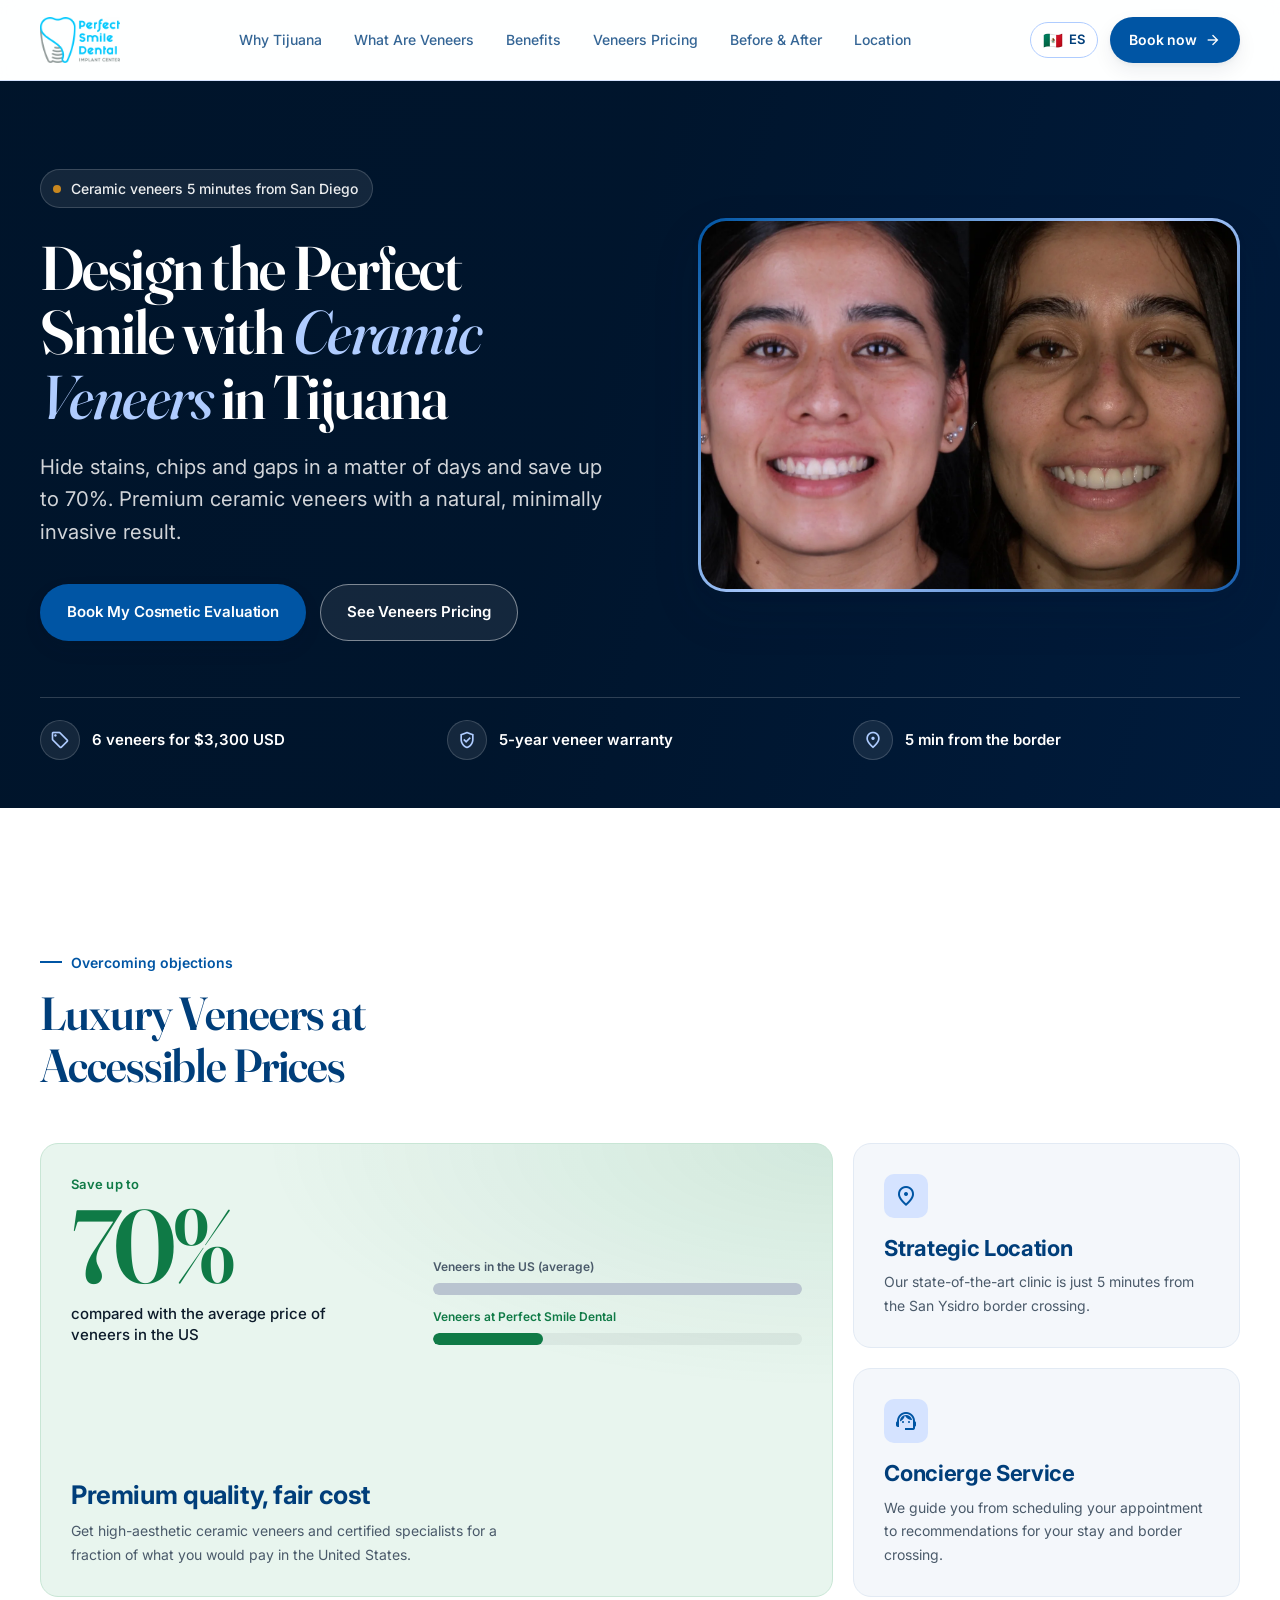
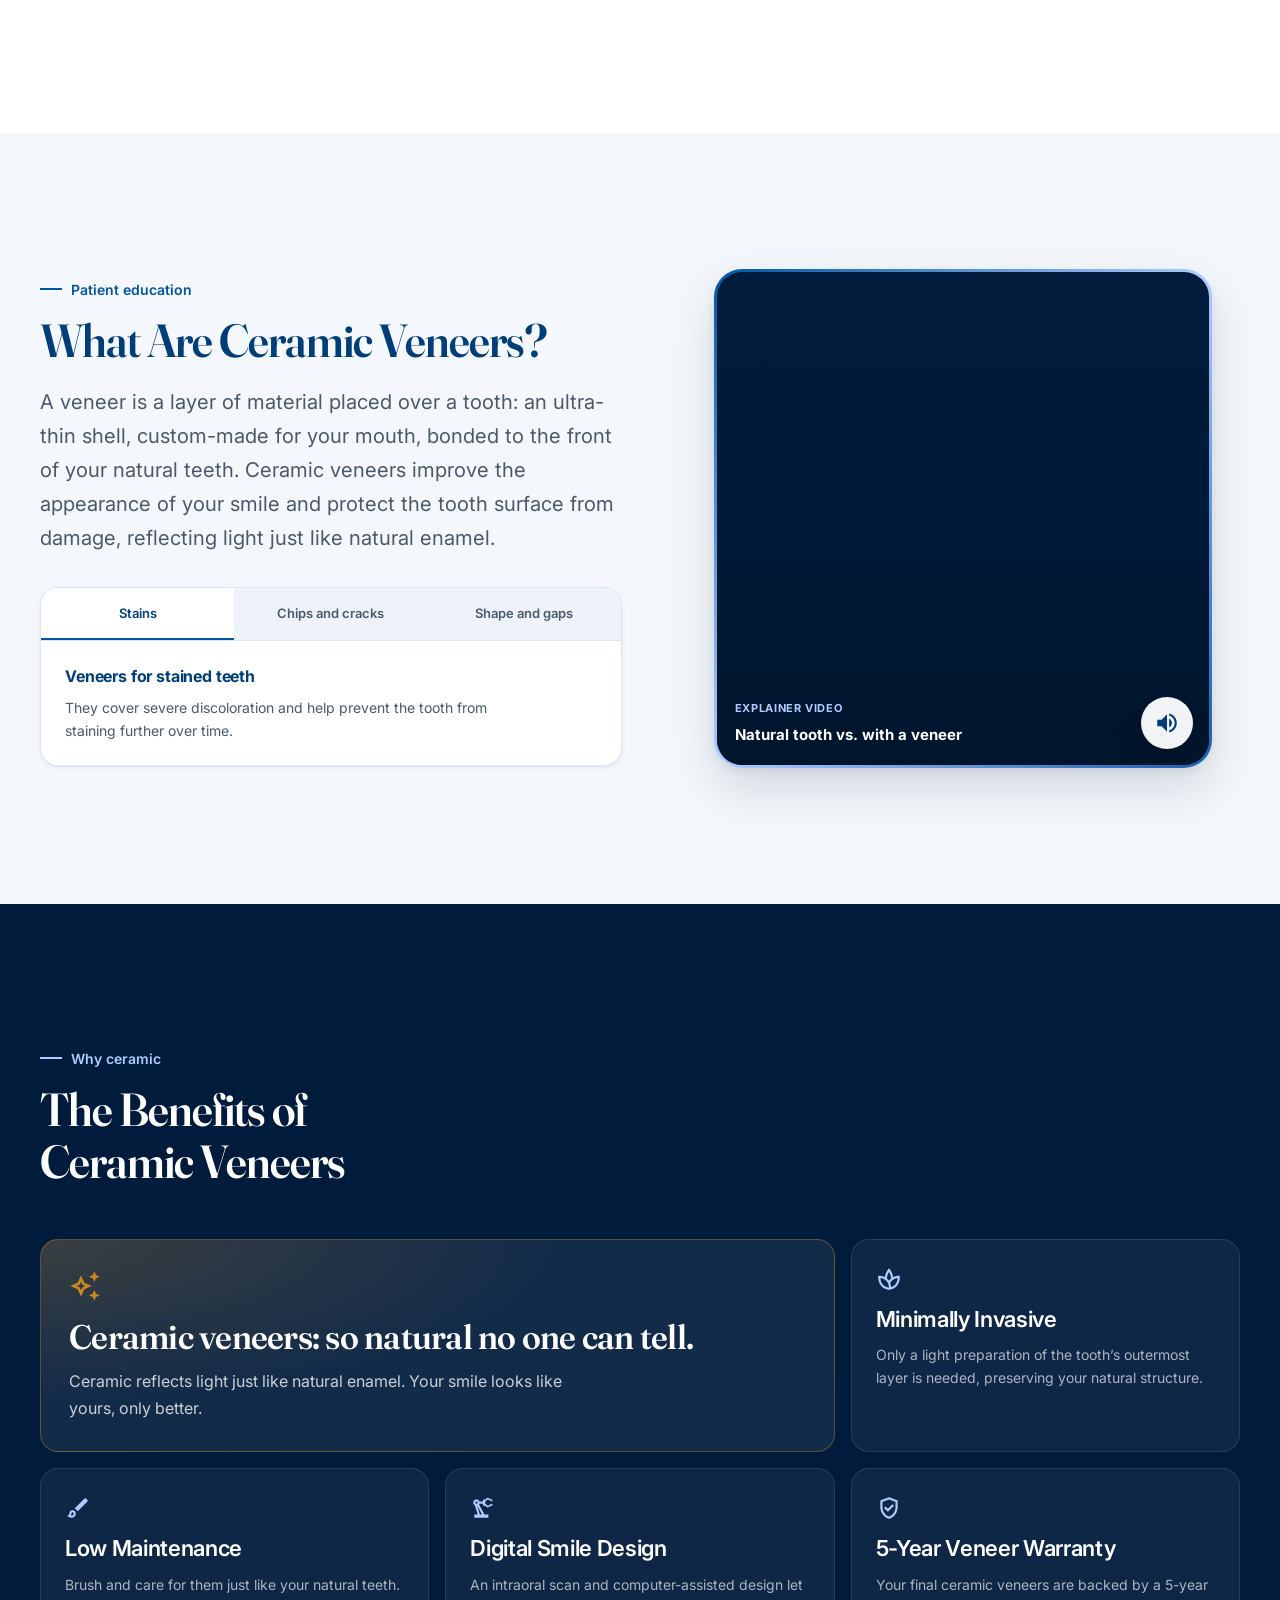
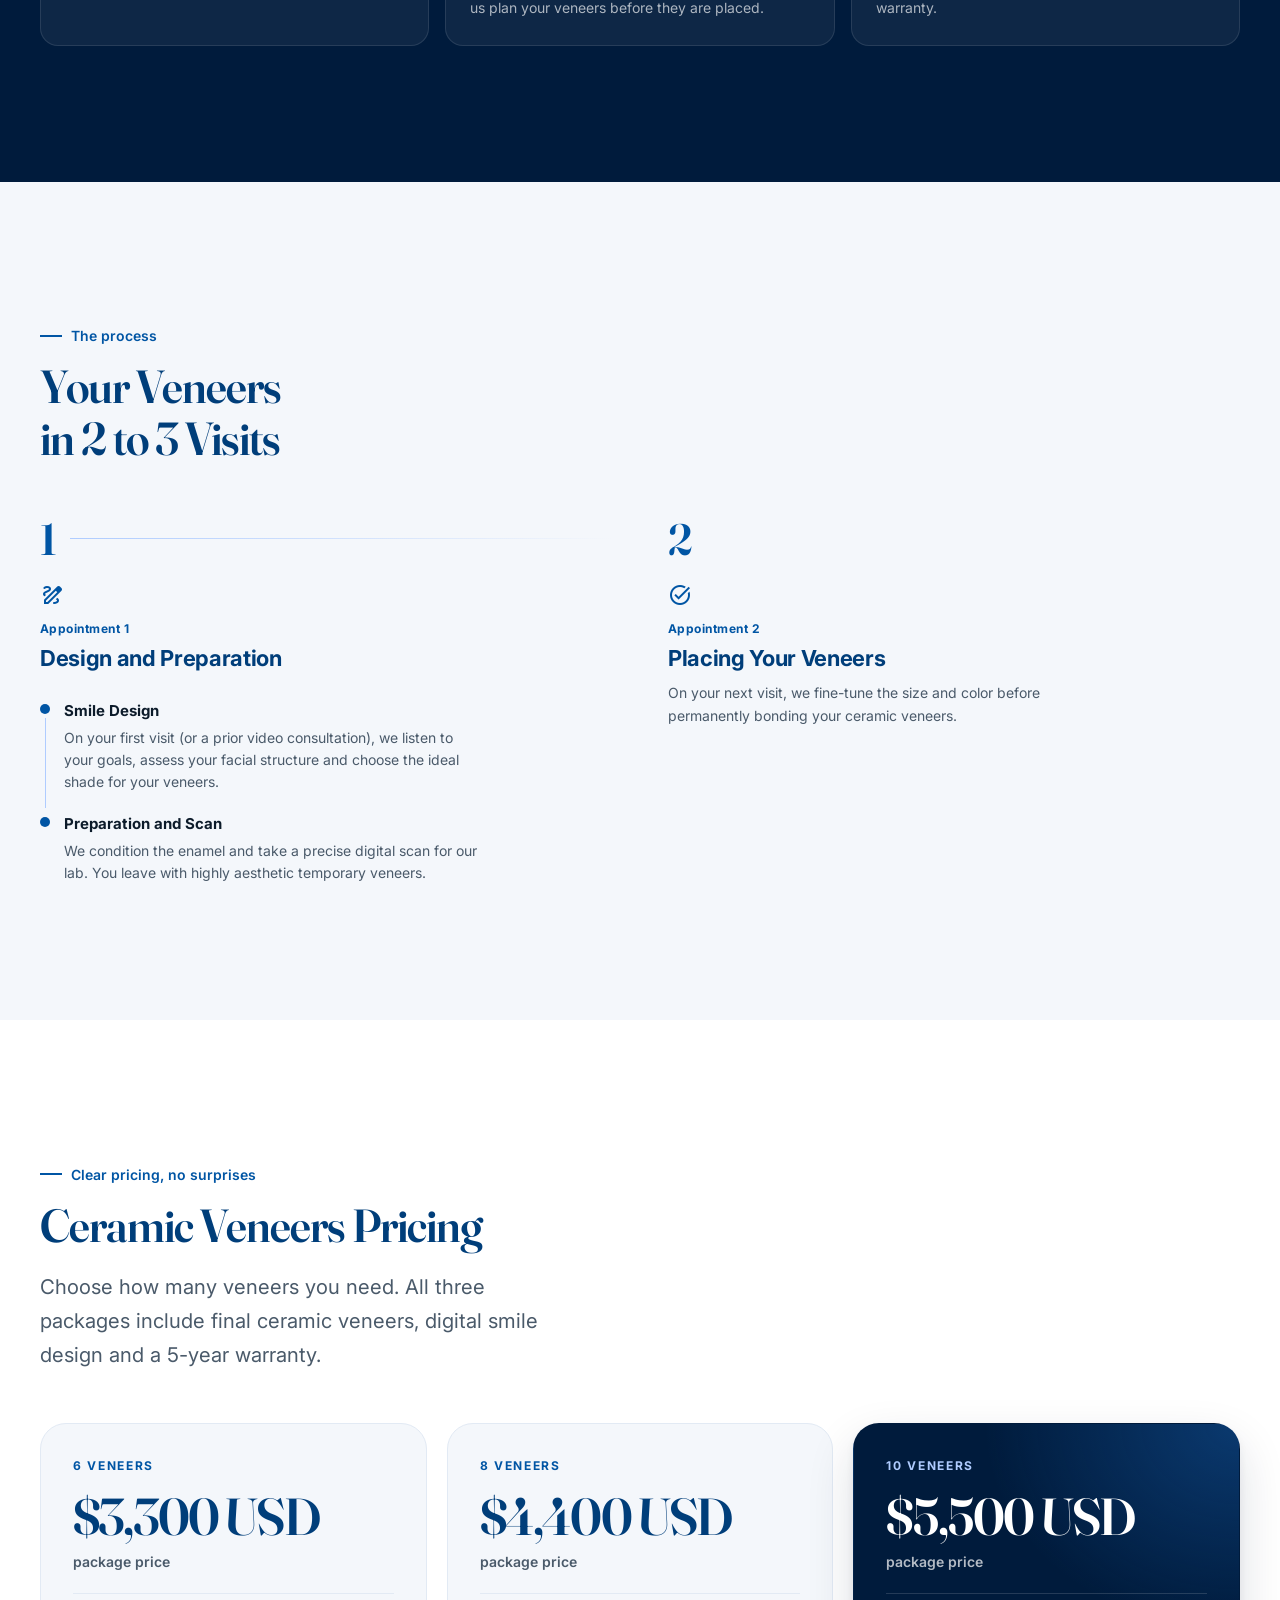
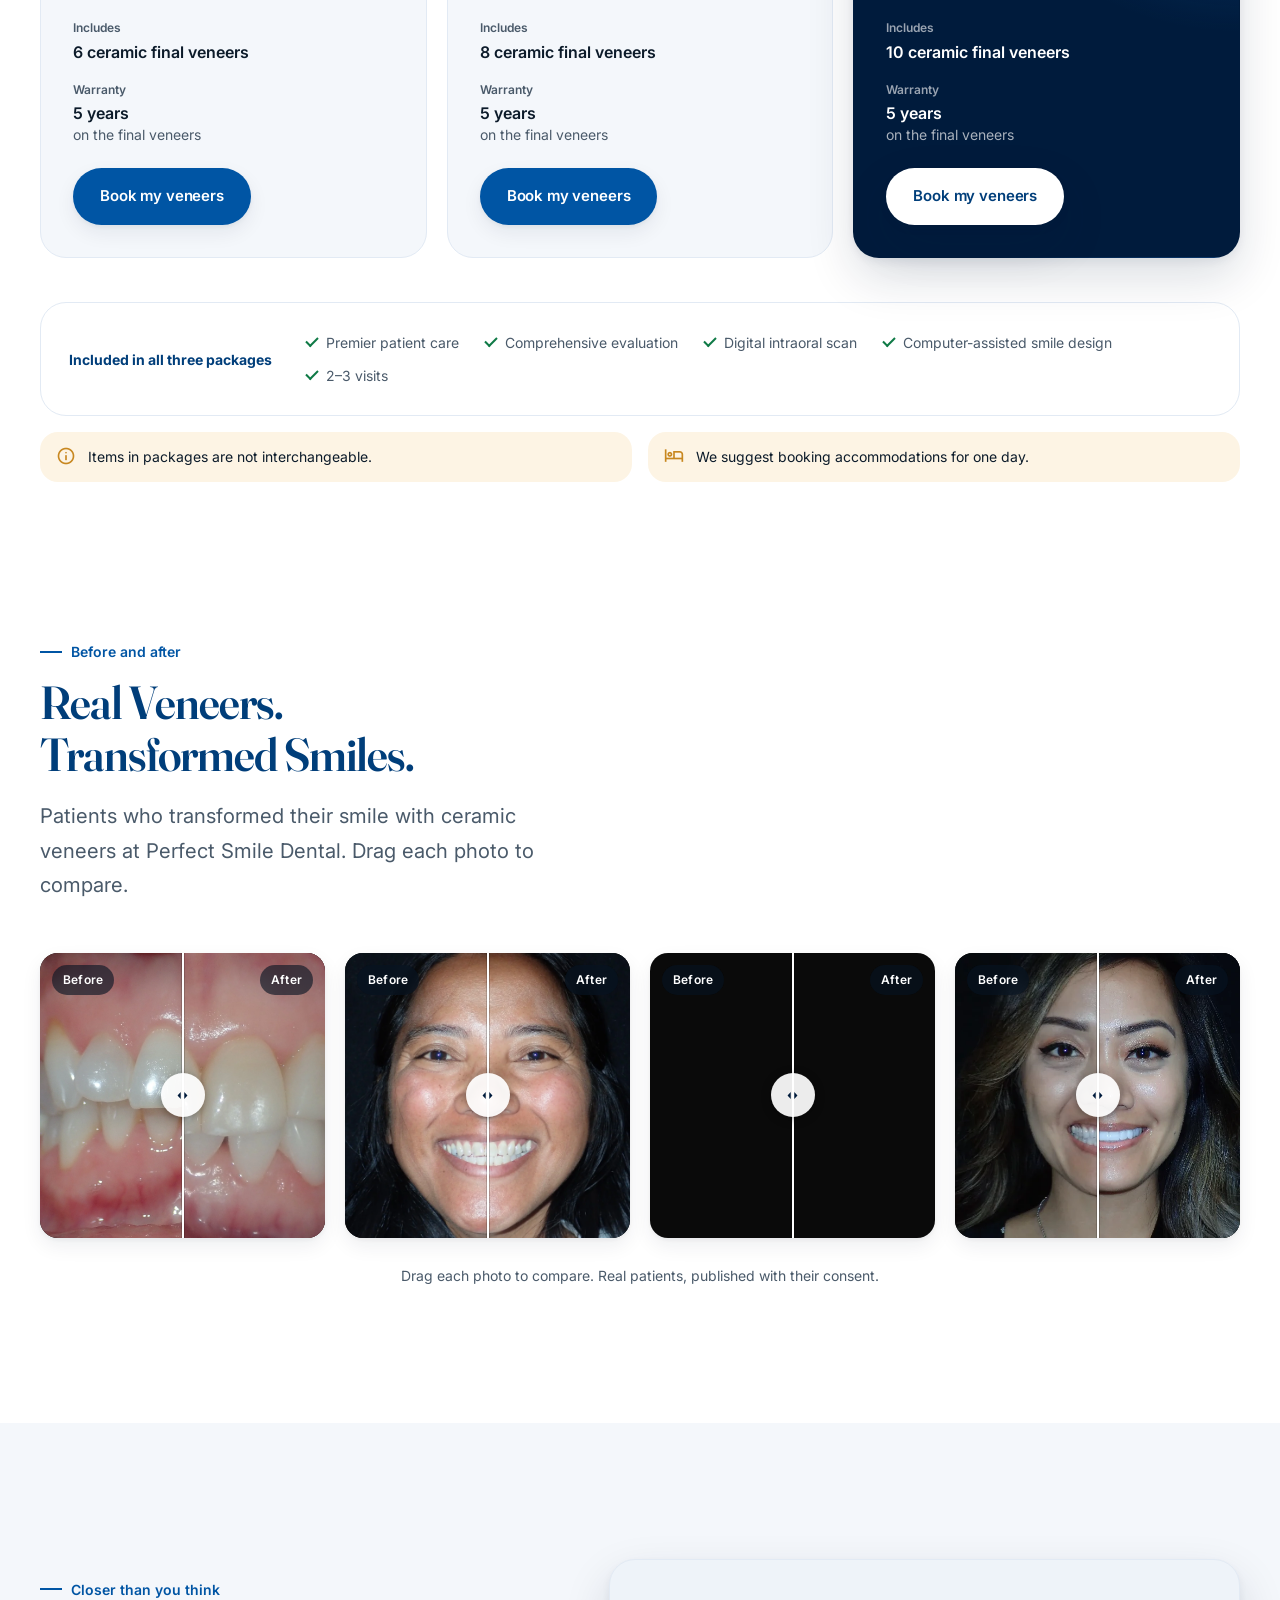
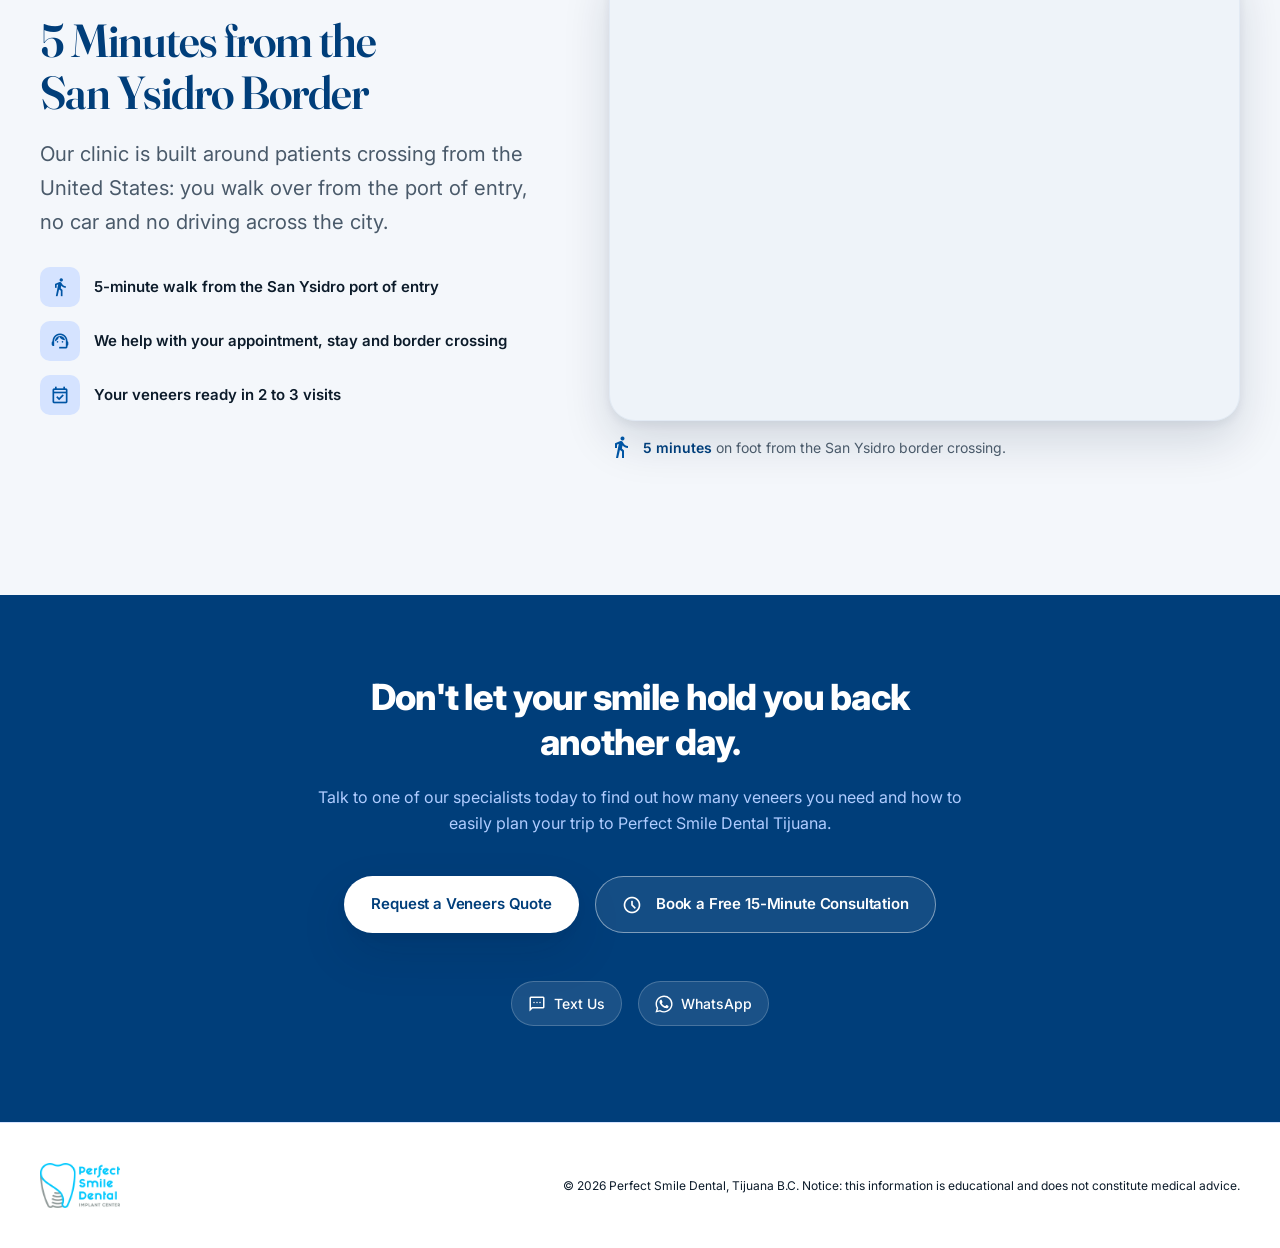
==== commit b93cc73e: "cambios" ====
--- a/index.html
+++ b/index.html
@@ -4,6 +4,10 @@
     <meta charset="utf-8" />
     <meta name="viewport" content="width=device-width, initial-scale=1.0" />
     <title>Ceramic Veneers in Tijuana | Perfect Smile Dental</title>
+        <!-- Favicon -->
+<link rel="icon" href="/assets/favicon.ico" sizes="any" />
+<link rel="icon" href="/assets/favicon.svg" type="image/svg+xml" />
+<link rel="icon" href="/assets/favicon.png" type="image/png" sizes="32x32" />
     <meta
       name="description"
       content="Ceramic veneers in Tijuana: 6 veneers for $3,300 USD with a 5-year warranty. Digital smile design, 2 to 3 visits, 5 minutes from San Ysidro."
@@ -52,7 +56,7 @@
           ><a href="#historias">Before &amp; After</a><a href="#ubicacion">Location</a>
         </nav>
         <div class="navbar__right">
-          <a href="es.html" class="lang-switch" aria-label="Ver en español">
+          <a href="/es" class="lang-switch" aria-label="Ver en español">
             <span class="lang-switch__flag">🇲🇽</span> ES
           </a>
           <a href="#contacto" class="btn btn--accent btn--sm navbar__cta">
@@ -93,7 +97,7 @@
             <div class="hero__media">
               <figure class="hero__photo">
                 <img
-                  src="https://lh3.googleusercontent.com/aida/[base64]"
+                  src="/assets/hero.webp"
                   alt="Patient smiling with ceramic veneers from Perfect Smile Dental in Tijuana"
                   width="960"
                   height="1104"
@@ -461,7 +465,7 @@
           </ul>
         </div>
       </section>
-      <section id="historias" class="section section--white">
+      <section id="historias" class="section section--white" style="margin-top:-120px">
         <div class="container">
           <div class="section-intro section-intro--wide psd-reveal">
             <span class="section-eyebrow">Before and after</span>
@@ -476,14 +480,14 @@
               <div class="ba__stage" data-empty="Photo coming soon">
                 <img
                   class="ba__img"
-                  src=""
+                  src="/assets/img/before1.webp"
                   alt="Patient before their ceramic veneers"
                   loading="lazy"
                   decoding="async"
                 />
                 <img
                   class="ba__img ba__img--after"
-                  src=""
+                  src="/assets/img/after1.webp"
                   alt="The same patient with their ceramic veneers"
                   loading="lazy"
                   decoding="async"
@@ -511,14 +515,14 @@
               <div class="ba__stage" data-empty="Photo coming soon">
                 <img
                   class="ba__img"
-                  src=""
+                  src="/assets/img/before2.webp"
                   alt="Patient before their ceramic veneers"
                   loading="lazy"
                   decoding="async"
                 />
                 <img
                   class="ba__img ba__img--after"
-                  src=""
+                  src="/assets/img/after2.webp"
                   alt="The same patient with their ceramic veneers"
                   loading="lazy"
                   decoding="async"
@@ -546,14 +550,49 @@
               <div class="ba__stage" data-empty="Photo coming soon">
                 <img
                   class="ba__img"
-                  src=""
+                  src="/assets/img/before3.webp"
                   alt="Patient before their ceramic veneers"
                   loading="lazy"
                   decoding="async"
                 />
                 <img
                   class="ba__img ba__img--after"
-                  src=""
+                  src="/assets/img/after3.webp"
+                  alt="The same patient with their ceramic veneers"
+                  loading="lazy"
+                  decoding="async"
+                />
+                <span class="ba__line" aria-hidden="true"></span>
+                <span class="ba__knob" aria-hidden="true">
+                  <svg viewBox="0 0 24 24" width="17" height="17" fill="currentColor">
+                    <path d="M9.5 7 5 12l4.5 5V7Zm5 0v10l4.5-5-4.5-5Z"></path>
+                  </svg>
+                </span>
+                <span class="ba__tag ba__tag--before">Before</span>
+                <span class="ba__tag ba__tag--after">After</span>
+                <input
+                  class="ba__range"
+                  type="range"
+                  min="0"
+                  max="100"
+                  value="50"
+                  step="0.1"
+                  aria-label="Before and after comparison — Case 3"
+                />
+              </div>
+            </figure>
+                <figure class="ba" style="--pos: 50%">
+              <div class="ba__stage" data-empty="Photo coming soon">
+                <img
+                  class="ba__img"
+                  src="/assets/img/before4.webp"
+                  alt="Patient before their ceramic veneers"
+                  loading="lazy"
+                  decoding="async"
+                />
+                <img
+                  class="ba__img ba__img--after"
+                  src="/assets/img/after4.webp"
                   alt="The same patient with their ceramic veneers"
                   loading="lazy"
                   decoding="async"
@@ -604,14 +643,7 @@
                 <span class="fact__label">Your veneers ready in 2 to 3 visits</span>
               </li>
             </ul>
-            <a
-              href="https://www.google.com/maps/dir/?api=1&destination=32.5303859,-117.024724"
-              class="btn btn--accent"
-              target="_blank"
-              rel="noopener"
-            >
-              <span class="material-symbols-outlined" style="font-size: 20px">directions</span> Get directions
-            </a>
+          
           </div>
           <div class="loc__map">
             <div class="map-frame">
--- a/styles.css
+++ b/styles.css
@@ -91,7 +91,7 @@
 }
 .material-symbols-outlined.fill-icon { font-variation-settings: 'FILL' 1; }
 
-.container { max-width: 1240px; margin: 0 auto; padding: 0 20px; }
+.container { max-width: 1500px; margin: 0 auto; padding: 0 20px; }
 @media (min-width: 1024px) { .container { padding: 0 40px; } }
 
 /* ============================================================ */
@@ -467,7 +467,7 @@
   border-radius: 28px;
   background: linear-gradient(135deg, var(--psd-accent), var(--psd-blue-200), var(--psd-accent-light));
   box-shadow: var(--shadow-lg);
-  max-width: 480px;
+  max-width: 90%;
   margin: 0 auto;
 }
 .video-frame-inner {
@@ -1032,7 +1032,7 @@
   gap: var(--gap);
 }
 @media (min-width: 560px) { .cases { --cols: 2; } }
-@media (min-width: 1024px) { .cases { --cols: 3; --gap: 20px; } }
+@media (min-width: 1024px) { .cases { --cols: 4; --gap: 20px; } }
 
 .ba {
   margin: 0;
@@ -1406,7 +1406,7 @@
 
 .hero__photo {
   margin: 0 auto;
-  max-width: 480px;
+  max-width: 610px;
   padding: 3px;
   border-radius: 28px;
   background: linear-gradient(135deg, var(--psd-accent), var(--psd-blue-200), var(--psd-accent-light));
@@ -1416,7 +1416,7 @@
   display: block;
   width: 100%;
   height: auto;
-  aspect-ratio: 4 / 4.6;
+  aspect-ratio: 6.7 / 4.6;
   object-fit: cover;
   border-radius: 25px;
   background: var(--psd-primary-dark);
@@ -1429,7 +1429,7 @@
 .video-frame-inner .video-frame__loop {
   display: block;
   width: 100%;
-  height: 100%;
+  height: 85%;
   object-fit: cover;
 }
 
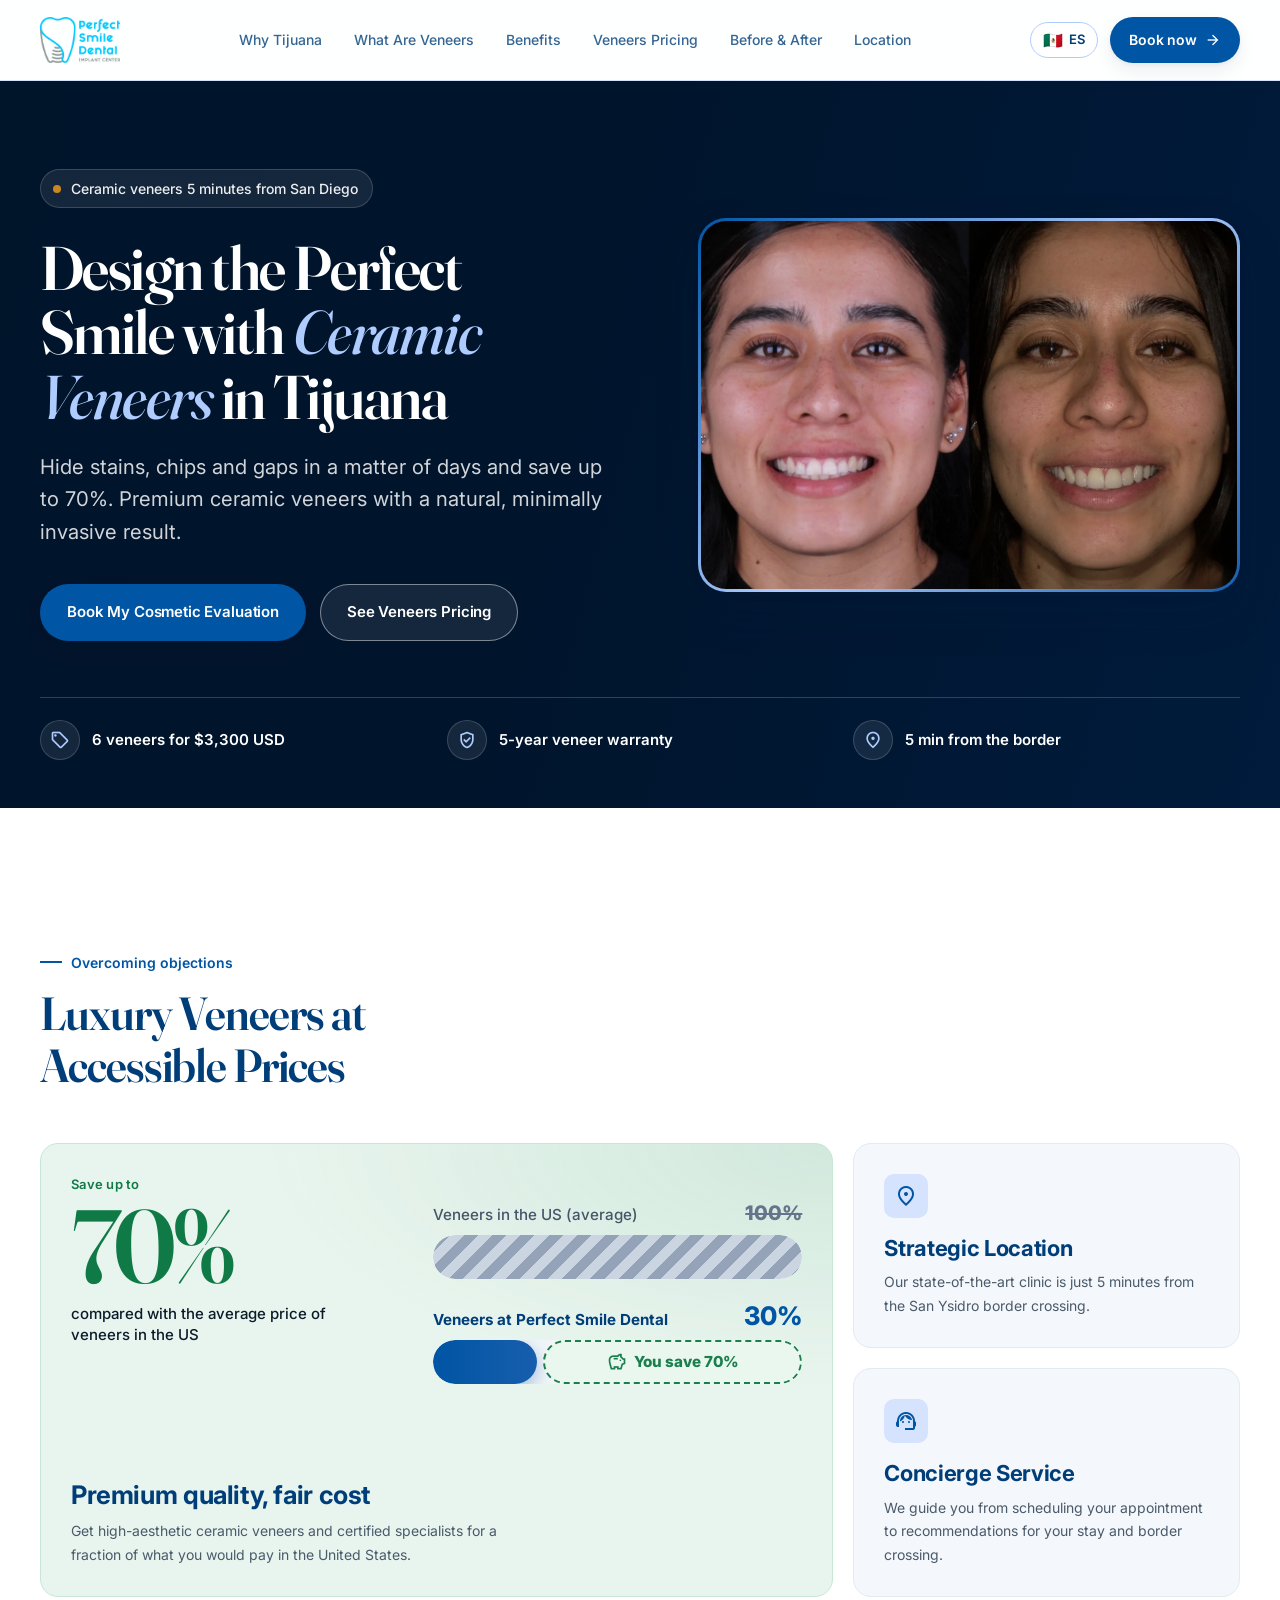
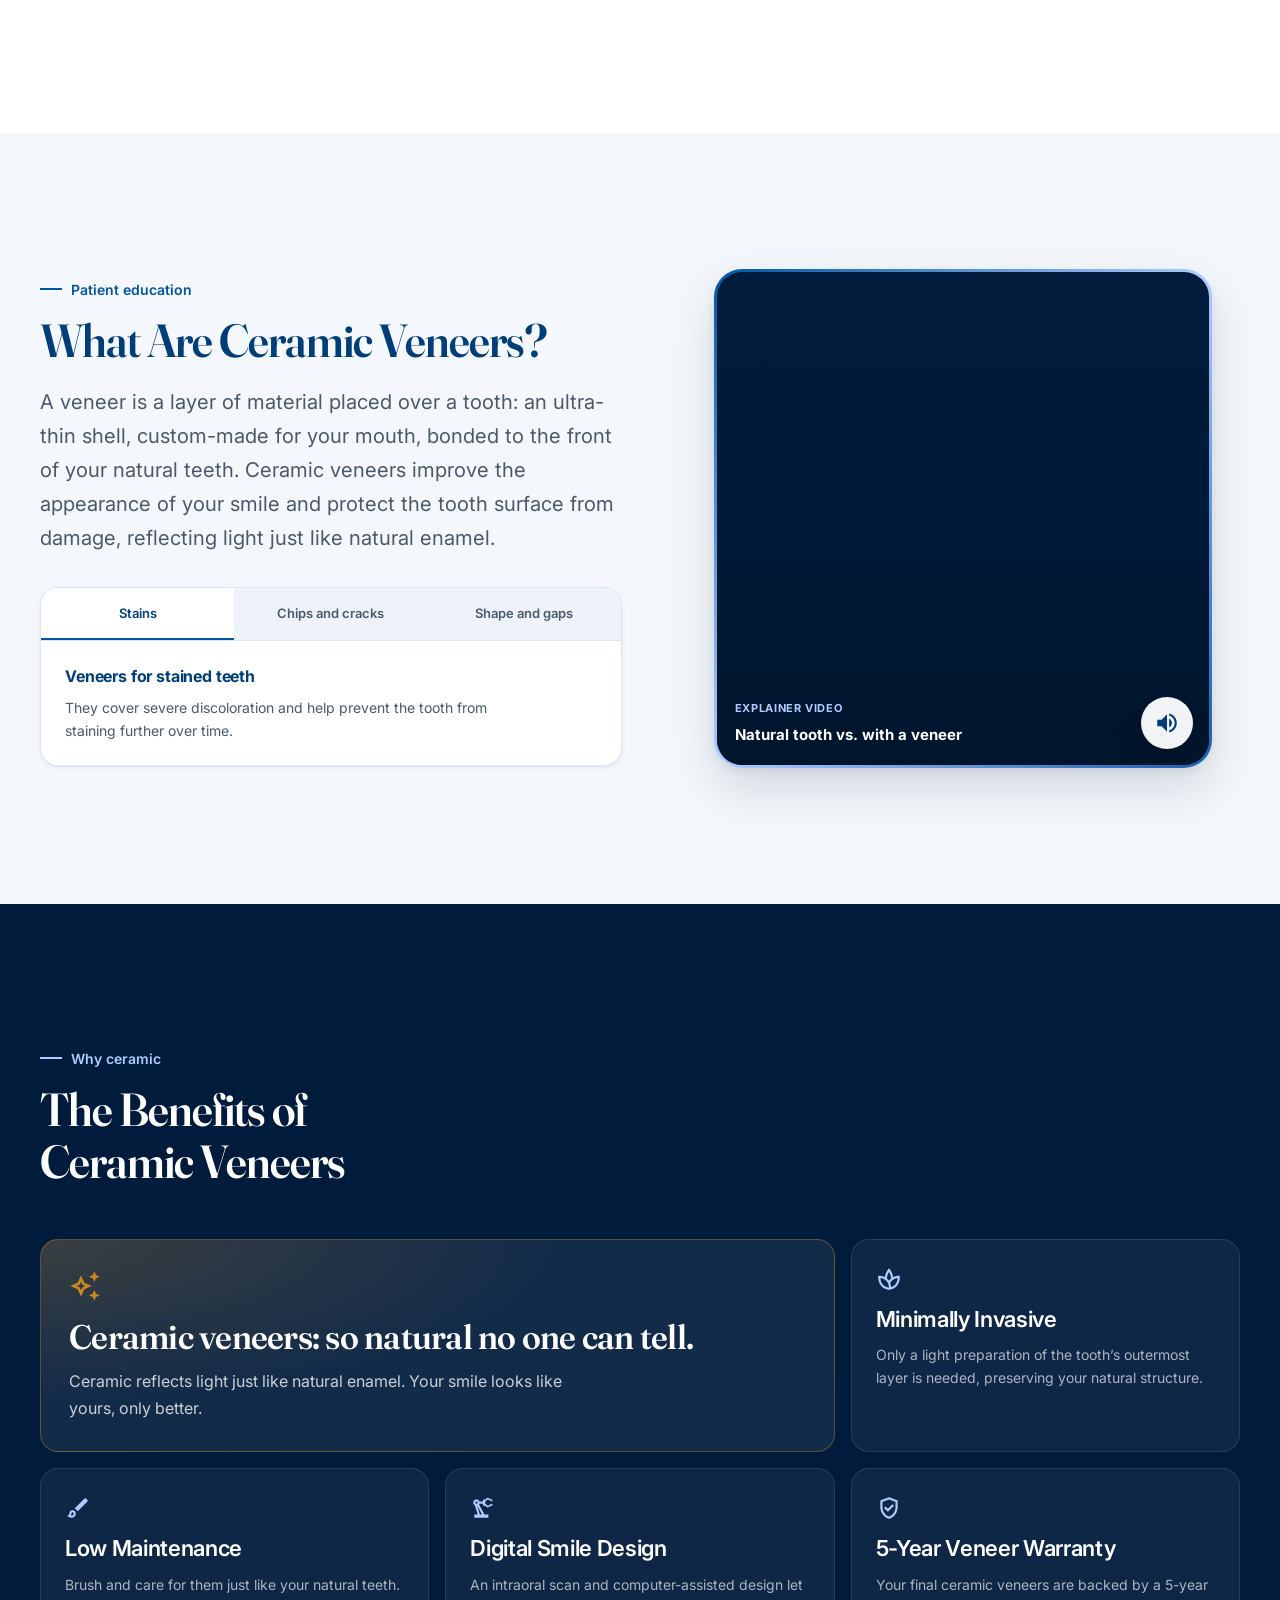
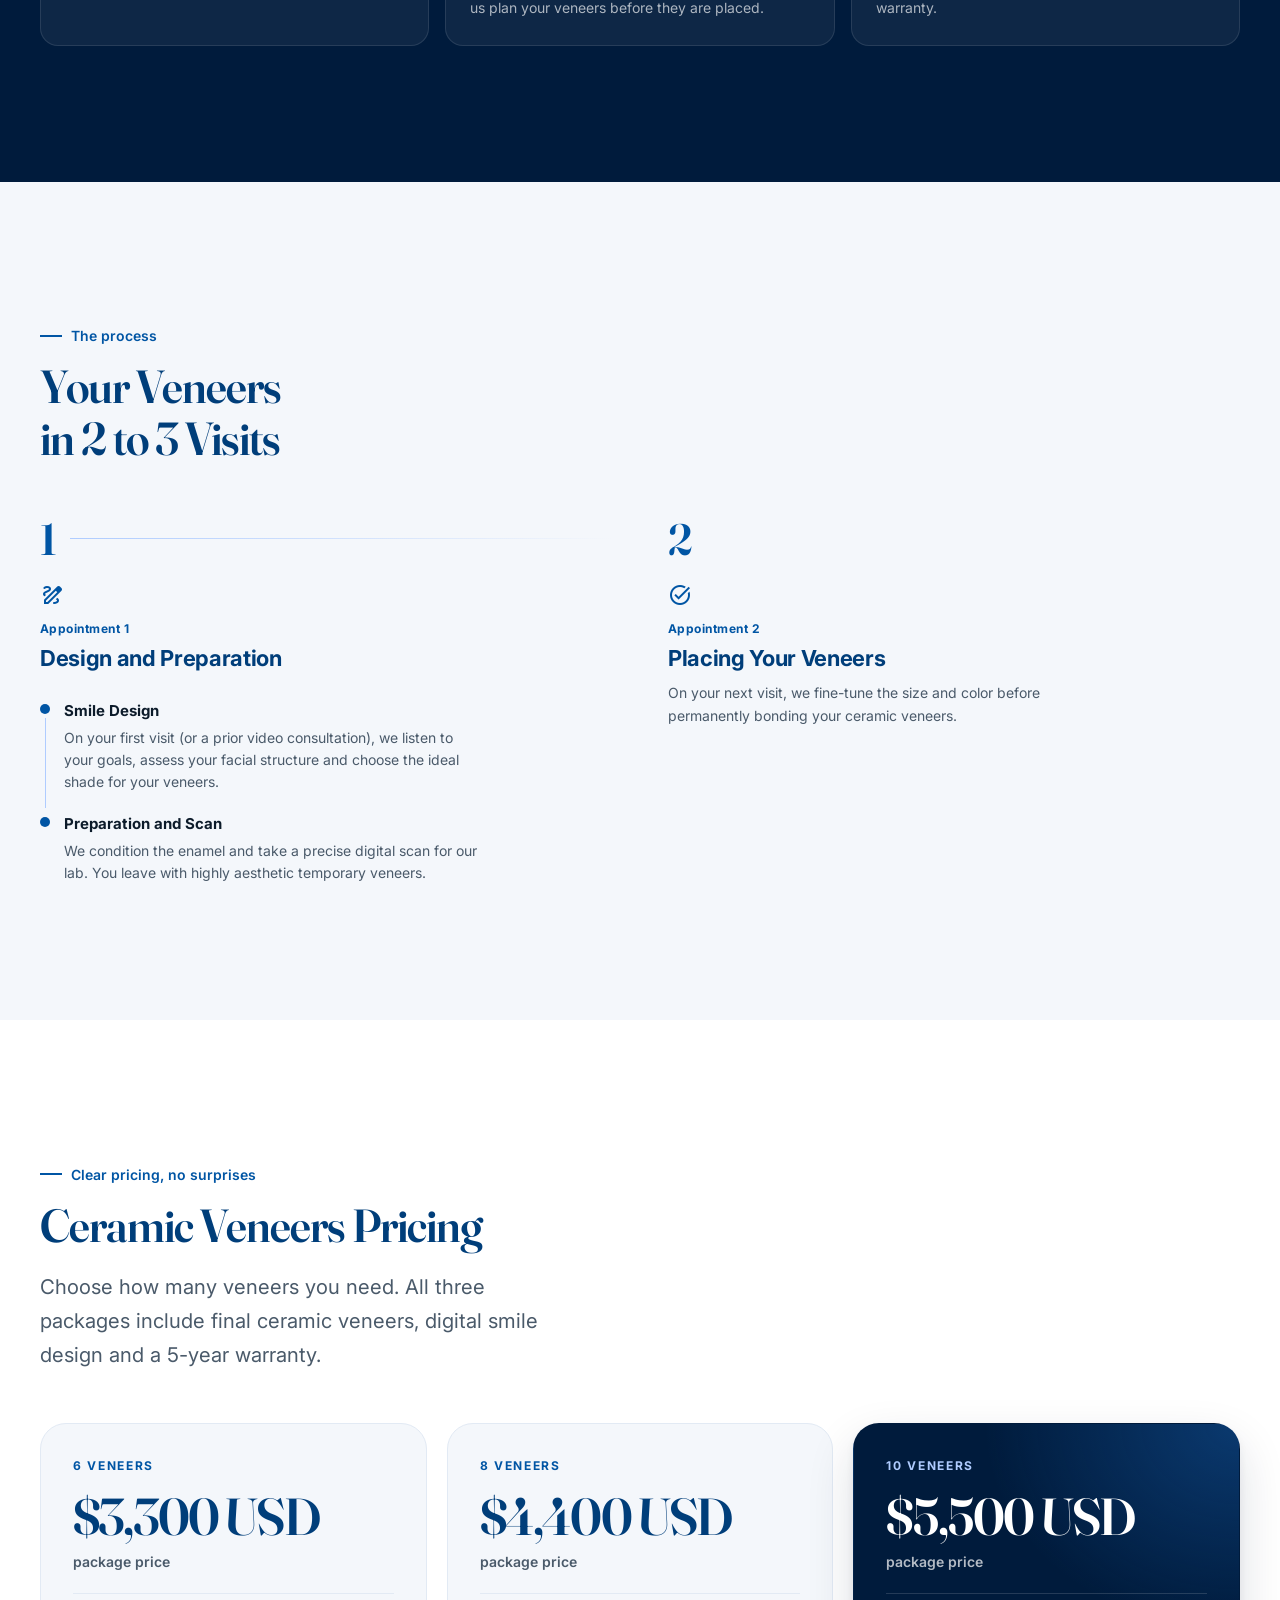
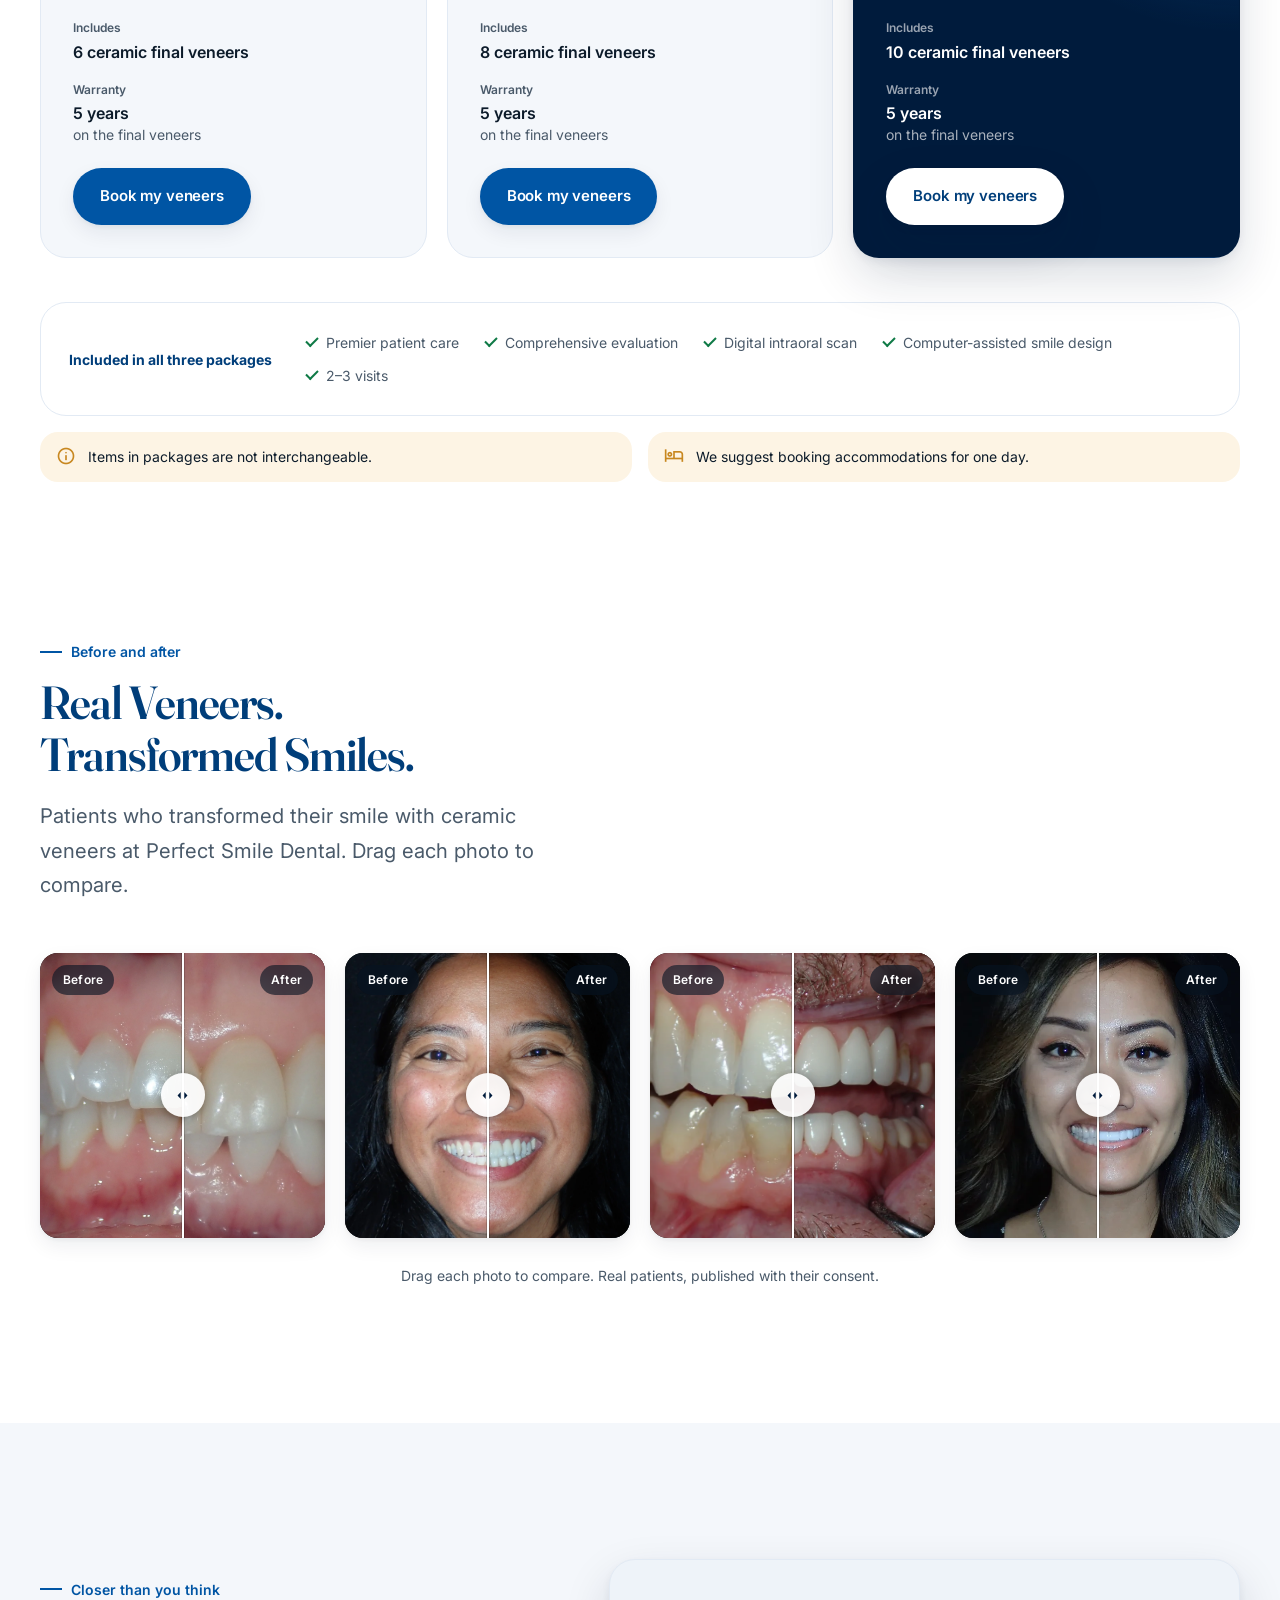
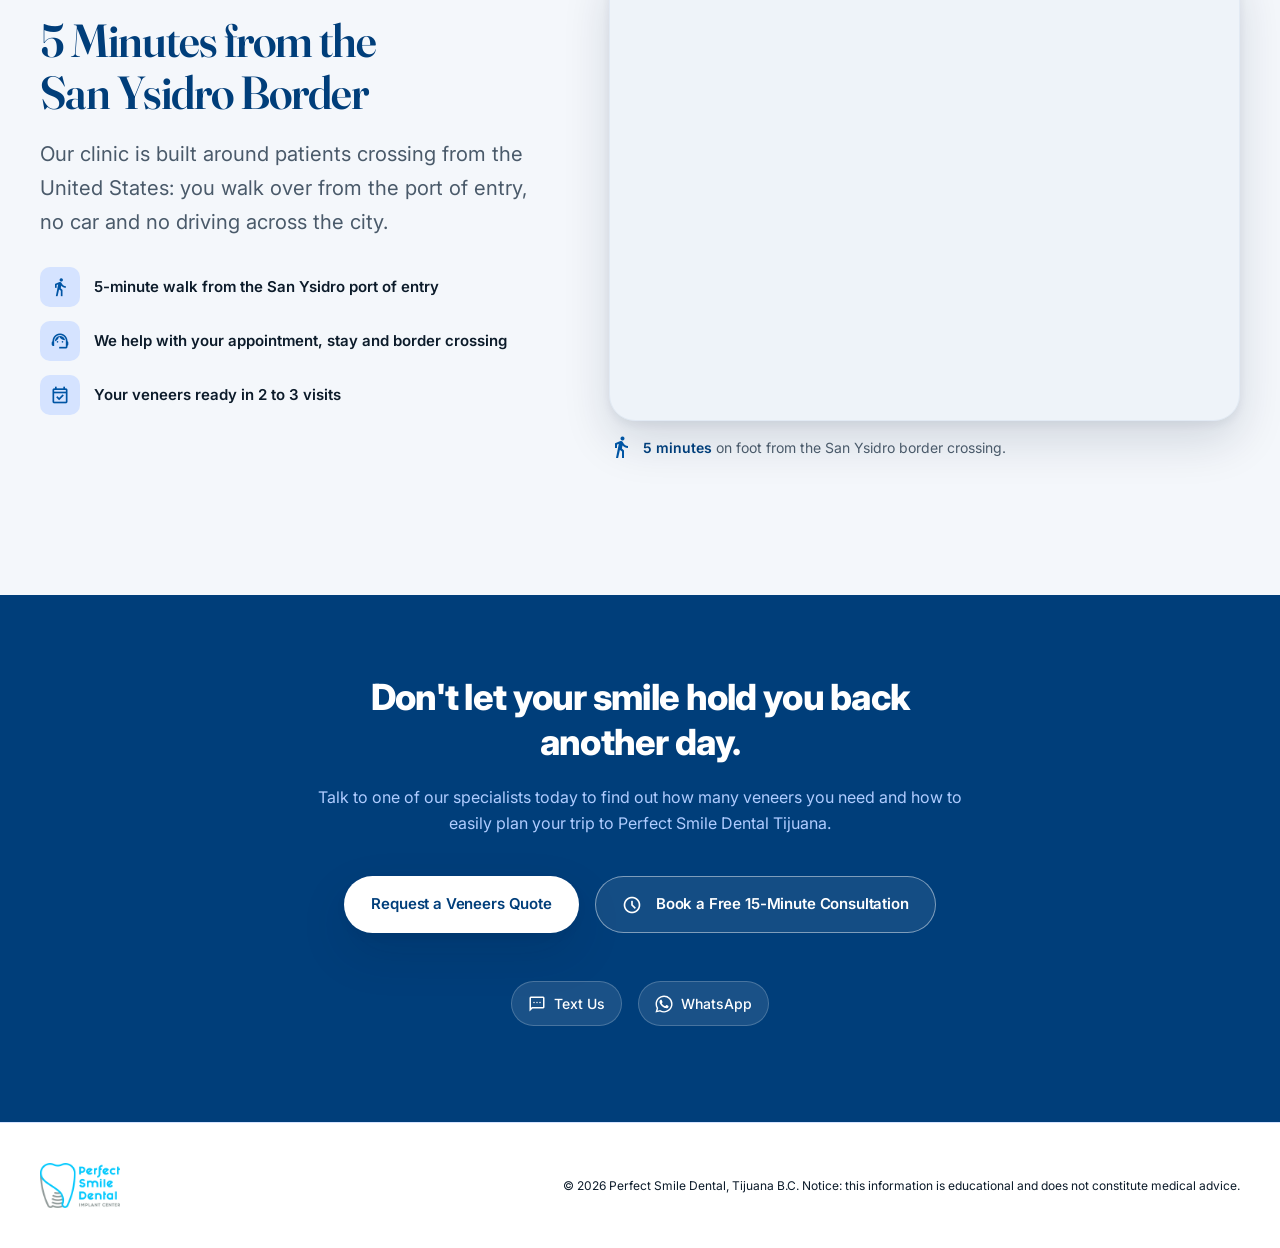
==== commit 1a0e62c2: "bars" ====
--- a/index.html
+++ b/index.html
@@ -135,24 +135,35 @@
                 <span class="stat__lead">Save up to</span> <span class="stat__figure">70%</span>
                 <span class="stat__note">compared with the average price of veneers in the US</span>
               </div>
-              <div
-                class="bars"
-                role="img"
-                aria-label="Veneers in the US (average): 100%. Veneers at Perfect Smile Dental: 30%."
-              >
-                <div class="bar">
-                  <span class="bar__label">Veneers in the US (average)</span>
-                  <span class="bar__track"
-                    ><span class="bar__fill bar__fill--from" style="--w: 100%"></span
-                  ></span>
-                </div>
-                <div class="bar">
-                  <span class="bar__label bar__label--to">Veneers at Perfect Smile Dental</span>
-                  <span class="bar__track"
-                    ><span class="bar__fill bar__fill--to" style="--w: 30%"></span
-                  ></span>
-                </div>
-              </div>
+     <div
+  class="bars bars--compare"
+  role="img"
+  aria-label="Veneers in the US (average): 100%. Veneers at Perfect Smile Dental: 30%. You save up to 70%."
+>
+  <div class="bar">
+    <div class="bar__head">
+      <span class="bar__label">Veneers in the US (average)</span>
+      <span class="bar__value bar__value--from">100%</span>
+    </div>
+    <span class="bar__track">
+      <span class="bar__fill bar__fill--from" style="--w: 100%"></span>
+    </span>
+  </div>
+
+  <div class="bar">
+    <div class="bar__head">
+      <span class="bar__label bar__label--to">Veneers at Perfect Smile Dental</span>
+      <span class="bar__value bar__value--to">30%</span>
+    </div>
+    <span class="bar__track">
+      <span class="bar__fill bar__fill--to" style="--w: 30%"></span>
+      <span class="bar__save" style="--w: 70%">
+        <span class="material-symbols-outlined" aria-hidden="true">savings</span>
+        You save 70%
+      </span>
+    </span>
+  </div>
+</div>
               <div class="card__body">
                 <h3 class="card__title">Premium quality, fair cost</h3>
                 <p class="card__text">
--- a/styles.css
+++ b/styles.css
@@ -1617,4 +1617,145 @@
   line-height: 1.6;
   color: var(--psd-ink-soft);
   max-width: 46ch;
+}
+
+/* ---------- Savings comparison (enhanced) ---------- */
+.bars--compare {
+  --bar-h: 44px;
+  --bar-radius: 999px;
+  --c-from: #94a3b8;
+  --c-from-2: #cbd5e1;
+  --c-to: #0055a4;
+  --c-to-2: #175ead;
+  --c-save: #1a7f4b;
+  --c-save-bg: #e9f7ef;
+
+  display: grid;
+  gap: 1.5rem;
+  margin: 1.75rem 0;
+}
+
+.bars--compare .bar {
+  display: grid;
+  gap: 0.5rem;
+}
+
+.bars--compare .bar__head {
+  display: flex;
+  justify-content: space-between;
+  align-items: baseline;
+  gap: 1rem;
+}
+
+.bars--compare .bar__label {
+  font-size: 0.95rem;
+  font-weight: 500;
+  color: #475569;
+}
+
+.bars--compare .bar__label--to {
+  font-weight: 700;
+  color: #003e7a;
+}
+
+.bars--compare .bar__value {
+  font-weight: 800;
+  font-size: 1.25rem;
+  line-height: 1;
+}
+
+.bars--compare .bar__value--from {
+  color: #64748b;
+  text-decoration: line-through;
+  text-decoration-thickness: 2px;
+}
+
+.bars--compare .bar__value--to {
+  color: #0055a4;
+  font-size: 1.6rem;
+}
+
+.bars--compare .bar__track {
+  position: relative;
+  display: flex;
+  height: var(--bar-h);
+  border-radius: var(--bar-radius);
+  background: #f1f5f9;
+  overflow: hidden;
+}
+
+.bars--compare .bar__fill {
+  height: 100%;
+  width: 0;
+  border-radius: var(--bar-radius);
+  transition: width 1.1s cubic-bezier(0.22, 1, 0.36, 1);
+}
+
+.bars--compare .bar__fill--from {
+  background: repeating-linear-gradient(
+    -45deg,
+    var(--c-from) 0 10px,
+    var(--c-from-2) 10px 20px
+  );
+}
+
+.bars--compare .bar__fill--to {
+  background: linear-gradient(90deg, var(--c-to), var(--c-to-2));
+  box-shadow: 0 6px 18px rgba(0, 85, 164, 0.35);
+  transition-delay: 0.25s;
+}
+
+/* "You save" zone: fills the rest of the PSD track */
+.bars--compare .bar__save {
+  display: flex;
+  align-items: center;
+  justify-content: center;
+  gap: 0.4rem;
+  flex: 0 0 var(--w);
+  margin-left: 6px;
+  border: 2px dashed var(--c-save);
+  border-radius: var(--bar-radius);
+  background: var(--c-save-bg);
+  color: var(--c-save);
+  font-weight: 800;
+  font-size: 0.95rem;
+  white-space: nowrap;
+  opacity: 0;
+  transform: translateX(12px);
+  transition: opacity 0.5s ease 1.1s, transform 0.5s ease 1.1s;
+}
+
+.bars--compare .bar__save .material-symbols-outlined {
+  font-size: 1.25rem;
+}
+
+/* Animated state */
+.bars--compare.is-in .bar__fill {
+  width: var(--w);
+}
+
+.bars--compare.is-in .bar__save {
+  opacity: 1;
+  transform: none;
+}
+
+/* Small screens: shorter save label */
+@media (max-width: 480px) {
+  .bars--compare {
+    --bar-h: 38px;
+  }
+  .bars--compare .bar__save {
+    font-size: 0.8rem;
+  }
+  .bars--compare .bar__save .material-symbols-outlined {
+    display: none;
+  }
+}
+
+/* No animation for users who prefer reduced motion */
+@media (prefers-reduced-motion: reduce) {
+  .bars--compare .bar__fill,
+  .bars--compare .bar__save {
+    transition: none;
+  }
 }
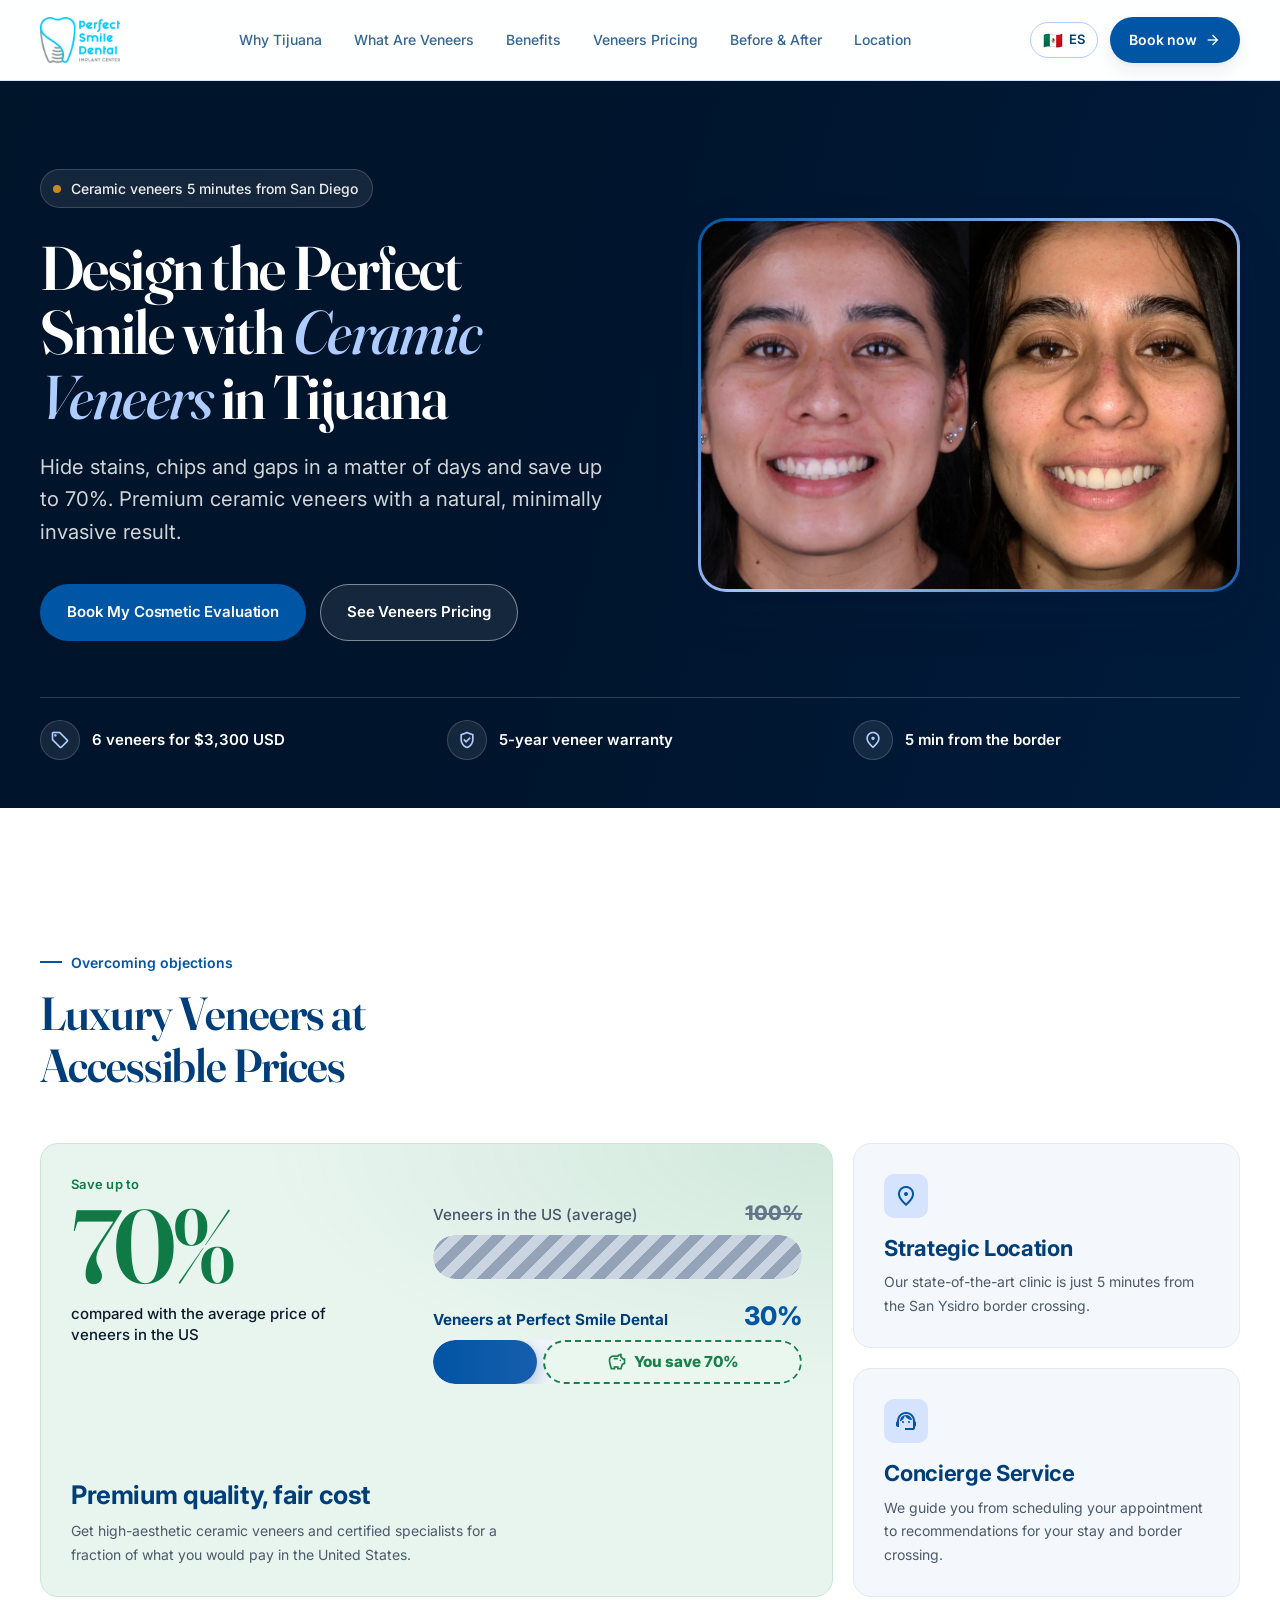
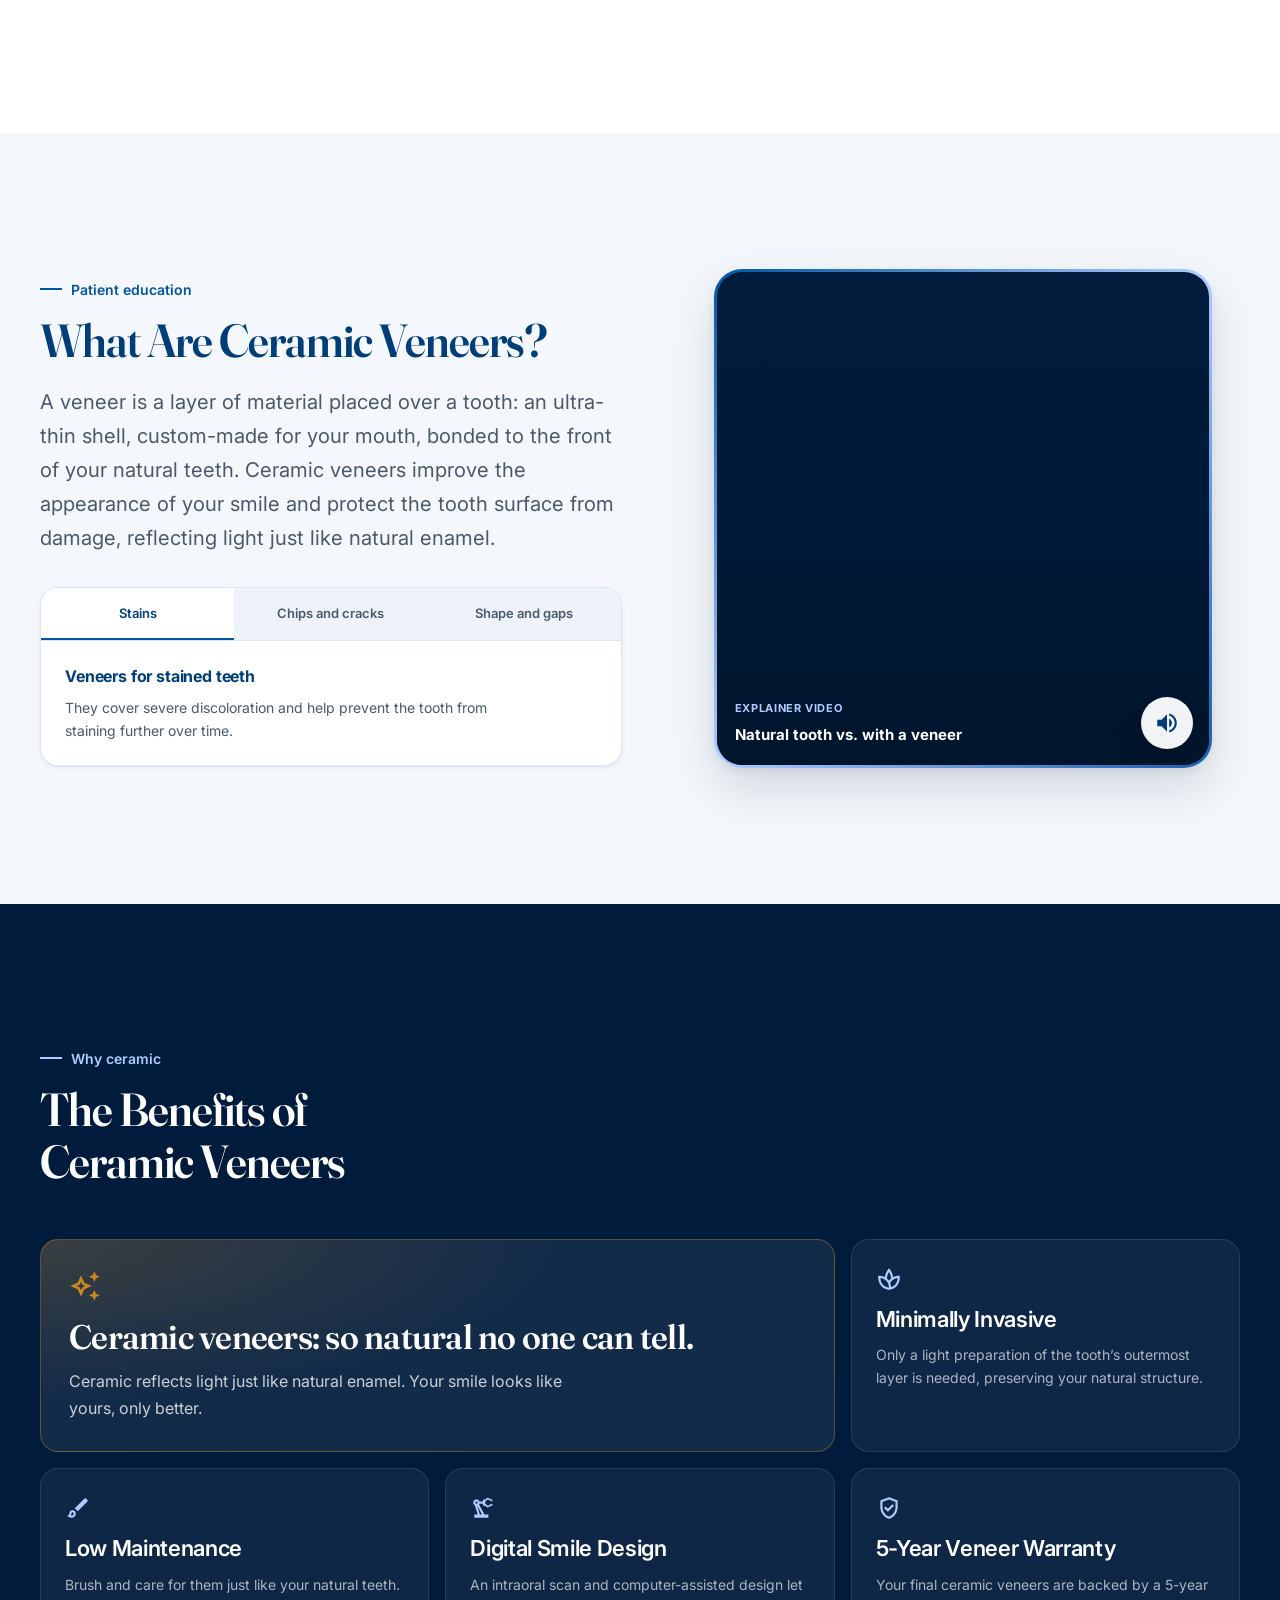
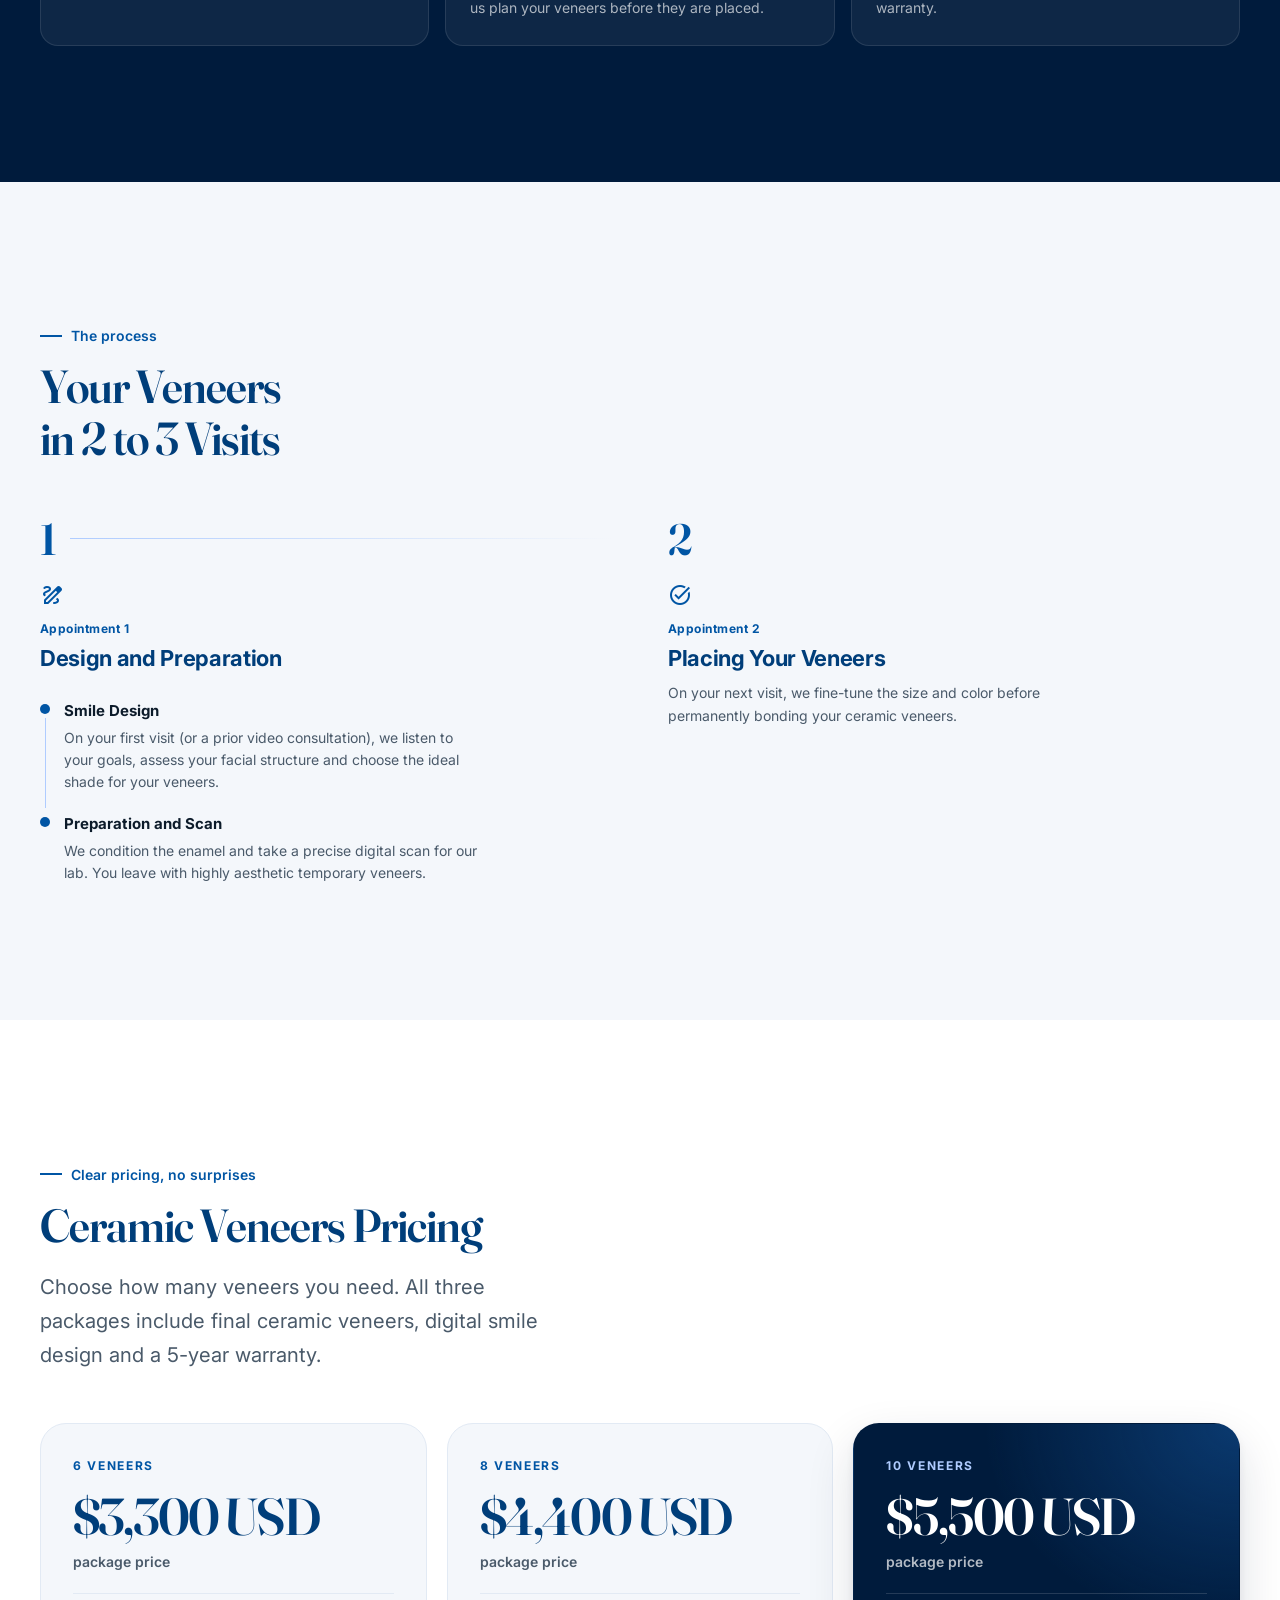
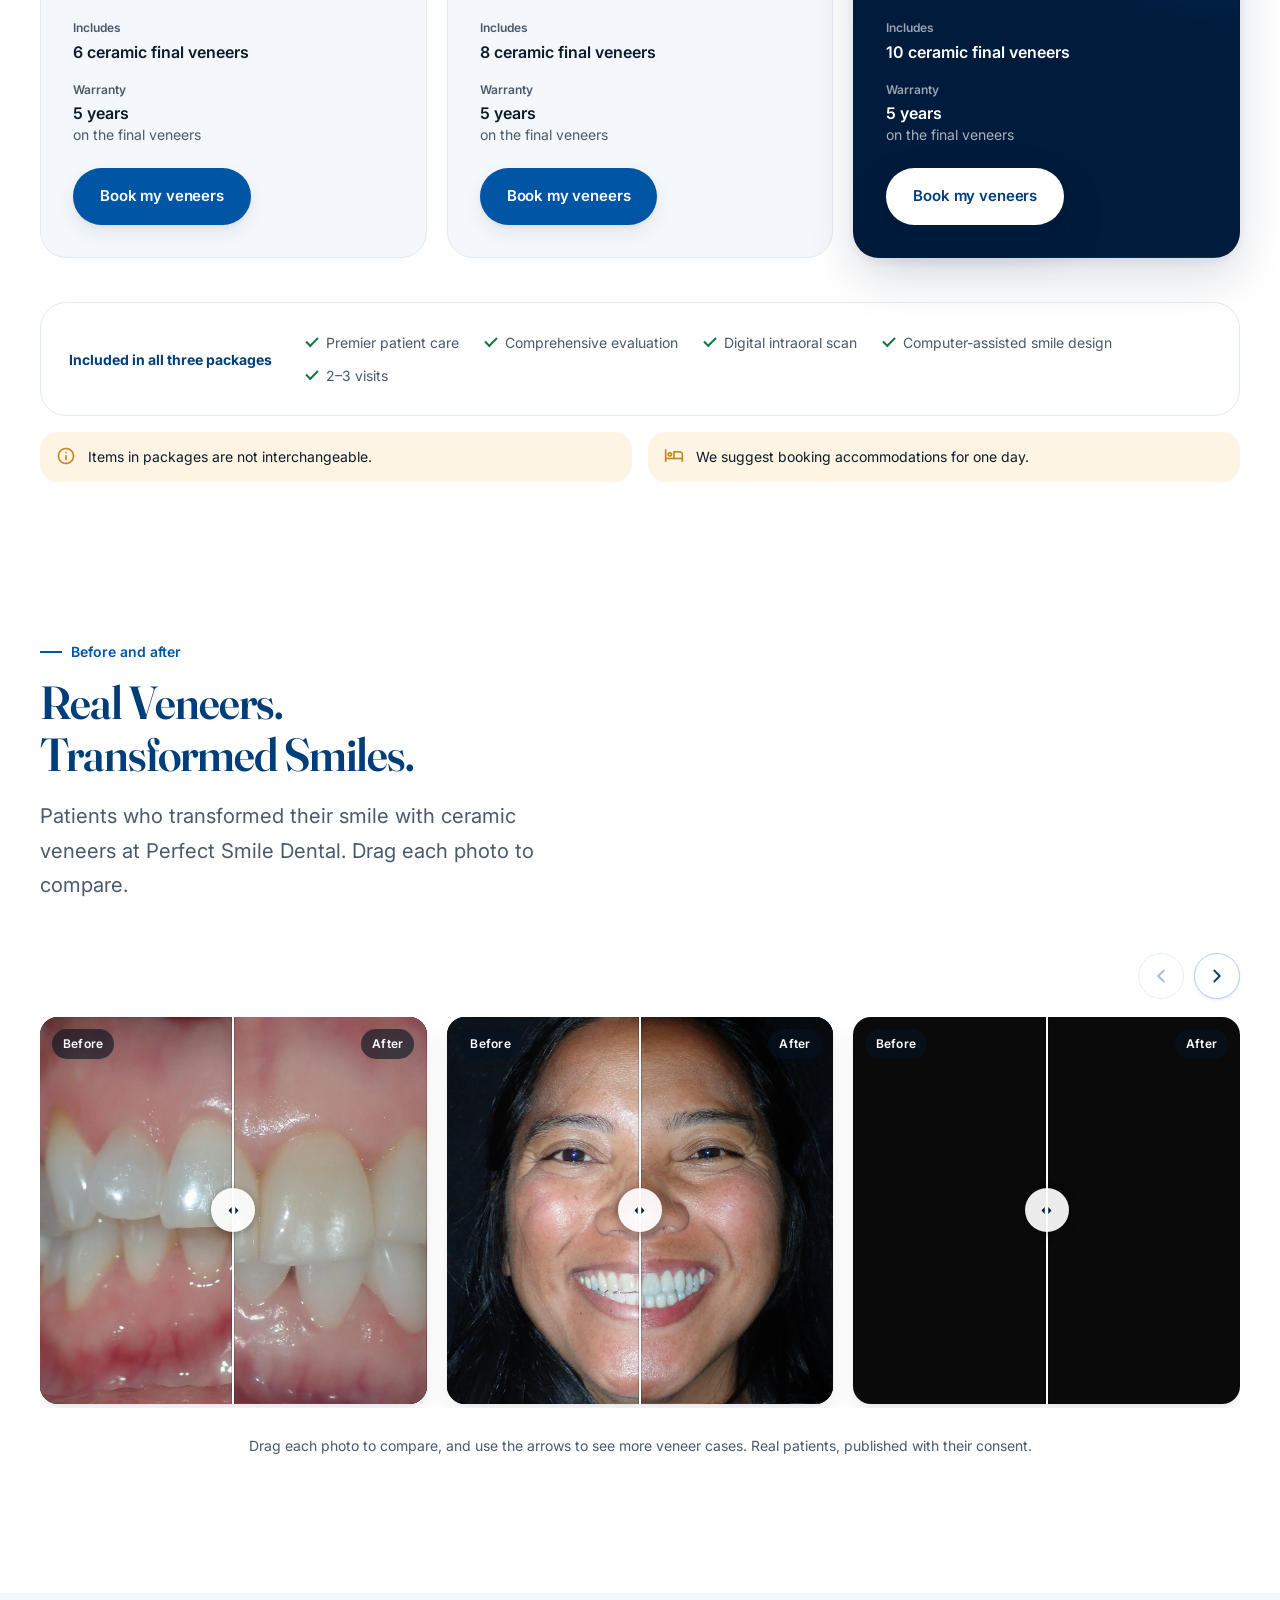
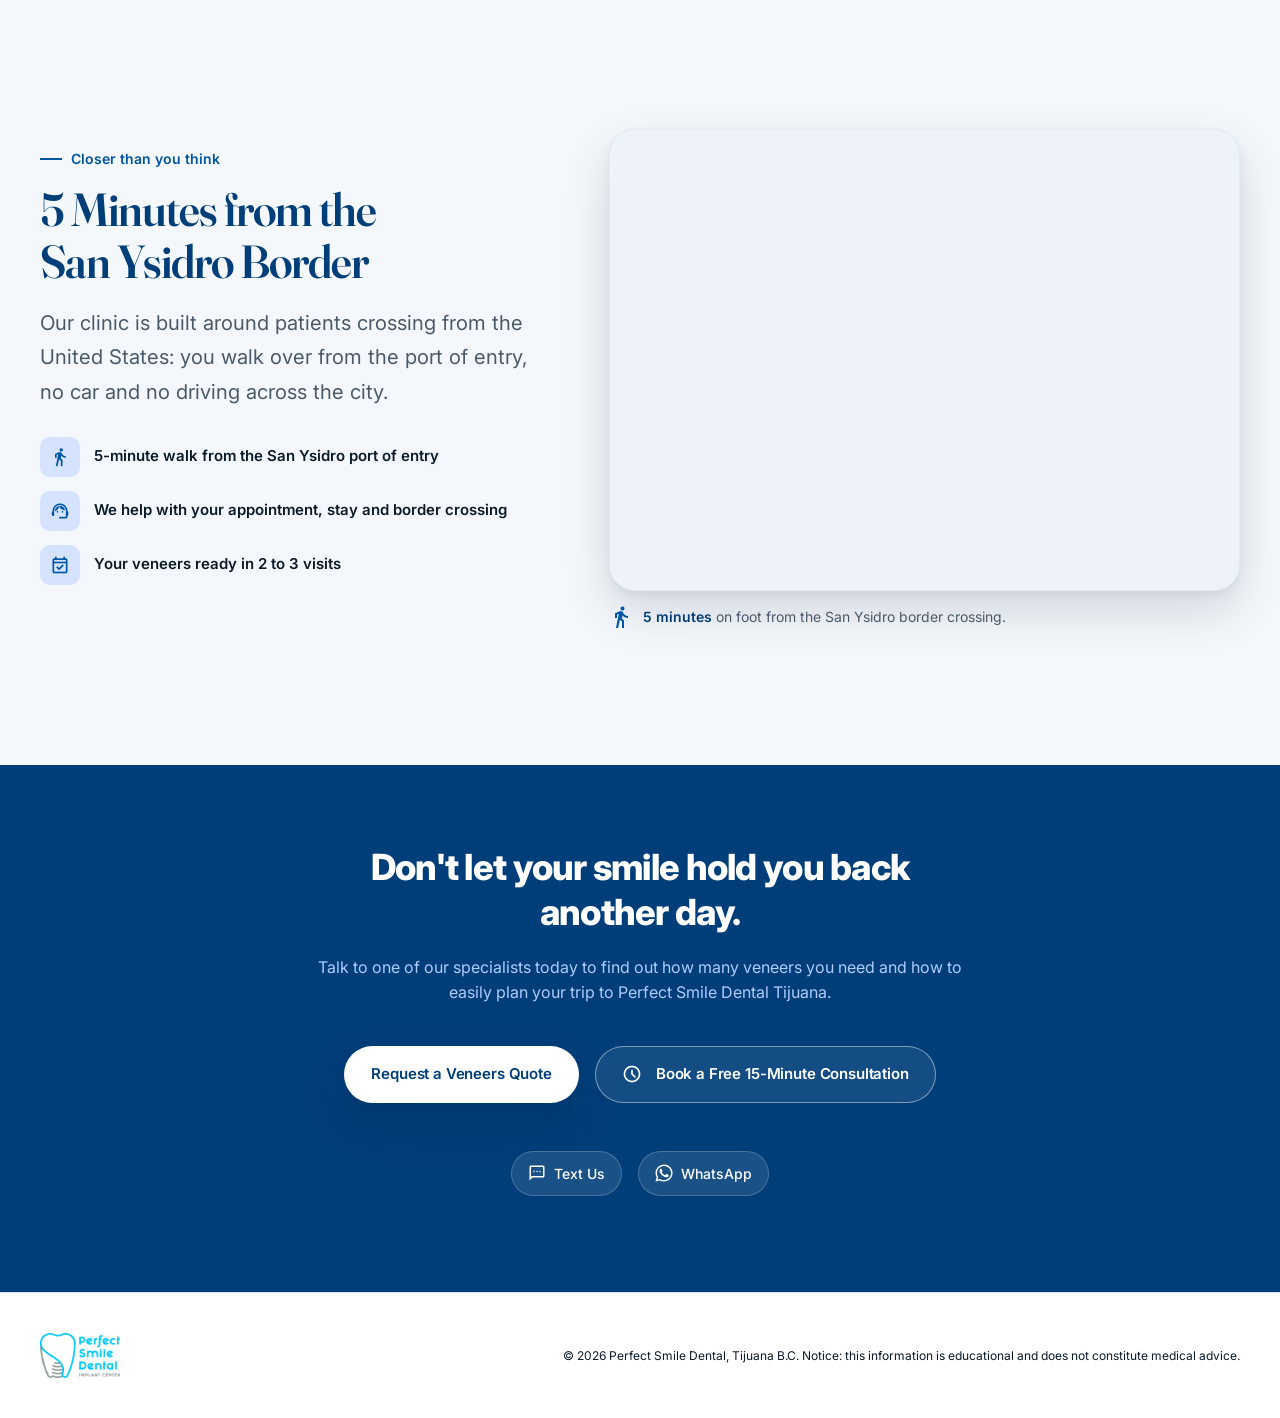
==== commit 0de3dffa: "carrusel" ====
--- a/index.html
+++ b/index.html
@@ -486,149 +486,76 @@
               photo to compare.
             </p>
           </div>
-          <div class="cases">
-            <figure class="ba" style="--pos: 50%">
-              <div class="ba__stage" data-empty="Photo coming soon">
-                <img
-                  class="ba__img"
-                  src="/assets/img/before1.webp"
-                  alt="Patient before their ceramic veneers"
-                  loading="lazy"
-                  decoding="async"
-                />
-                <img
-                  class="ba__img ba__img--after"
-                  src="/assets/img/after1.webp"
-                  alt="The same patient with their ceramic veneers"
-                  loading="lazy"
-                  decoding="async"
-                />
-                <span class="ba__line" aria-hidden="true"></span>
-                <span class="ba__knob" aria-hidden="true">
-                  <svg viewBox="0 0 24 24" width="17" height="17" fill="currentColor">
-                    <path d="M9.5 7 5 12l4.5 5V7Zm5 0v10l4.5-5-4.5-5Z"></path>
-                  </svg>
-                </span>
-                <span class="ba__tag ba__tag--before">Before</span>
-                <span class="ba__tag ba__tag--after">After</span>
-                <input
-                  class="ba__range"
-                  type="range"
-                  min="0"
-                  max="100"
-                  value="50"
-                  step="0.1"
-                  aria-label="Before and after comparison — Case 1"
-                />
-              </div>
-            </figure>
-            <figure class="ba" style="--pos: 50%">
-              <div class="ba__stage" data-empty="Photo coming soon">
-                <img
-                  class="ba__img"
-                  src="/assets/img/before2.webp"
-                  alt="Patient before their ceramic veneers"
-                  loading="lazy"
-                  decoding="async"
-                />
-                <img
-                  class="ba__img ba__img--after"
-                  src="/assets/img/after2.webp"
-                  alt="The same patient with their ceramic veneers"
-                  loading="lazy"
-                  decoding="async"
-                />
-                <span class="ba__line" aria-hidden="true"></span>
-                <span class="ba__knob" aria-hidden="true">
-                  <svg viewBox="0 0 24 24" width="17" height="17" fill="currentColor">
-                    <path d="M9.5 7 5 12l4.5 5V7Zm5 0v10l4.5-5-4.5-5Z"></path>
-                  </svg>
-                </span>
-                <span class="ba__tag ba__tag--before">Before</span>
-                <span class="ba__tag ba__tag--after">After</span>
-                <input
-                  class="ba__range"
-                  type="range"
-                  min="0"
-                  max="100"
-                  value="50"
-                  step="0.1"
-                  aria-label="Before and after comparison — Case 2"
-                />
-              </div>
-            </figure>
-            <figure class="ba" style="--pos: 50%">
-              <div class="ba__stage" data-empty="Photo coming soon">
-                <img
-                  class="ba__img"
-                  src="/assets/img/before3.webp"
-                  alt="Patient before their ceramic veneers"
-                  loading="lazy"
-                  decoding="async"
-                />
-                <img
-                  class="ba__img ba__img--after"
-                  src="/assets/img/after3.webp"
-                  alt="The same patient with their ceramic veneers"
-                  loading="lazy"
-                  decoding="async"
-                />
-                <span class="ba__line" aria-hidden="true"></span>
-                <span class="ba__knob" aria-hidden="true">
-                  <svg viewBox="0 0 24 24" width="17" height="17" fill="currentColor">
-                    <path d="M9.5 7 5 12l4.5 5V7Zm5 0v10l4.5-5-4.5-5Z"></path>
-                  </svg>
-                </span>
-                <span class="ba__tag ba__tag--before">Before</span>
-                <span class="ba__tag ba__tag--after">After</span>
-                <input
-                  class="ba__range"
-                  type="range"
-                  min="0"
-                  max="100"
-                  value="50"
-                  step="0.1"
-                  aria-label="Before and after comparison — Case 3"
-                />
-              </div>
-            </figure>
-                <figure class="ba" style="--pos: 50%">
-              <div class="ba__stage" data-empty="Photo coming soon">
-                <img
-                  class="ba__img"
-                  src="/assets/img/before4.webp"
-                  alt="Patient before their ceramic veneers"
-                  loading="lazy"
-                  decoding="async"
-                />
-                <img
-                  class="ba__img ba__img--after"
-                  src="/assets/img/after4.webp"
-                  alt="The same patient with their ceramic veneers"
-                  loading="lazy"
-                  decoding="async"
-                />
-                <span class="ba__line" aria-hidden="true"></span>
-                <span class="ba__knob" aria-hidden="true">
-                  <svg viewBox="0 0 24 24" width="17" height="17" fill="currentColor">
-                    <path d="M9.5 7 5 12l4.5 5V7Zm5 0v10l4.5-5-4.5-5Z"></path>
-                  </svg>
-                </span>
-                <span class="ba__tag ba__tag--before">Before</span>
-                <span class="ba__tag ba__tag--after">After</span>
-                <input
-                  class="ba__range"
-                  type="range"
-                  min="0"
-                  max="100"
-                  value="50"
-                  step="0.1"
-                  aria-label="Before and after comparison — Case 3"
-                />
-              </div>
-            </figure>
-          </div>
-          <p class="cases__hint">Drag each photo to compare. Real patients, published with their consent.</p>
+    <div class="ba-carousel" data-ba-carousel>
+  <div class="cases">
+    <figure class="ba" style="--pos: 50%">
+      <div class="ba__stage" data-empty="Photo coming soon">
+        <img class="ba__img" src="/assets/img/before1.webp" alt="Patient before their ceramic veneers" loading="lazy" decoding="async" />
+        <img class="ba__img ba__img--after" src="/assets/img/after1.webp" alt="The same patient with their ceramic veneers" loading="lazy" decoding="async" />
+        <span class="ba__line" aria-hidden="true"></span>
+        <span class="ba__knob" aria-hidden="true">
+          <svg viewBox="0 0 24 24" width="17" height="17" fill="currentColor"><path d="M9.5 7 5 12l4.5 5V7Zm5 0v10l4.5-5-4.5-5Z"></path></svg>
+        </span>
+        <span class="ba__tag ba__tag--before">Before</span>
+        <span class="ba__tag ba__tag--after">After</span>
+        <input class="ba__range" type="range" min="0" max="100" value="50" step="0.1" aria-label="Before and after comparison — Case 1" />
+      </div>
+    </figure>
+
+    <figure class="ba" style="--pos: 50%">
+      <div class="ba__stage" data-empty="Photo coming soon">
+        <img class="ba__img" src="/assets/img/before2.webp" alt="Patient before their ceramic veneers" loading="lazy" decoding="async" />
+        <img class="ba__img ba__img--after" src="/assets/img/after2.webp" alt="The same patient with their ceramic veneers" loading="lazy" decoding="async" />
+        <span class="ba__line" aria-hidden="true"></span>
+        <span class="ba__knob" aria-hidden="true">
+          <svg viewBox="0 0 24 24" width="17" height="17" fill="currentColor"><path d="M9.5 7 5 12l4.5 5V7Zm5 0v10l4.5-5-4.5-5Z"></path></svg>
+        </span>
+        <span class="ba__tag ba__tag--before">Before</span>
+        <span class="ba__tag ba__tag--after">After</span>
+        <input class="ba__range" type="range" min="0" max="100" value="50" step="0.1" aria-label="Before and after comparison — Case 2" />
+      </div>
+    </figure>
+
+    <figure class="ba" style="--pos: 50%">
+      <div class="ba__stage" data-empty="Photo coming soon">
+        <img class="ba__img" src="/assets/img/before3.webp" alt="Patient before their ceramic veneers" loading="lazy" decoding="async" />
+        <img class="ba__img ba__img--after" src="/assets/img/after3.webp" alt="The same patient with their ceramic veneers" loading="lazy" decoding="async" />
+        <span class="ba__line" aria-hidden="true"></span>
+        <span class="ba__knob" aria-hidden="true">
+          <svg viewBox="0 0 24 24" width="17" height="17" fill="currentColor"><path d="M9.5 7 5 12l4.5 5V7Zm5 0v10l4.5-5-4.5-5Z"></path></svg>
+        </span>
+        <span class="ba__tag ba__tag--before">Before</span>
+        <span class="ba__tag ba__tag--after">After</span>
+        <input class="ba__range" type="range" min="0" max="100" value="50" step="0.1" aria-label="Before and after comparison — Case 3" />
+      </div>
+    </figure>
+
+    <figure class="ba" style="--pos: 50%">
+      <div class="ba__stage" data-empty="Photo coming soon">
+        <img class="ba__img" src="/assets/img/before4.webp" alt="Patient before their ceramic veneers" loading="lazy" decoding="async" />
+        <img class="ba__img ba__img--after" src="/assets/img/after4.webp" alt="The same patient with their ceramic veneers" loading="lazy" decoding="async" />
+        <span class="ba__line" aria-hidden="true"></span>
+        <span class="ba__knob" aria-hidden="true">
+          <svg viewBox="0 0 24 24" width="17" height="17" fill="currentColor"><path d="M9.5 7 5 12l4.5 5V7Zm5 0v10l4.5-5-4.5-5Z"></path></svg>
+        </span>
+        <span class="ba__tag ba__tag--before">Before</span>
+        <span class="ba__tag ba__tag--after">After</span>
+        <input class="ba__range" type="range" min="0" max="100" value="50" step="0.1" aria-label="Before and after comparison — Case 4" />
+      </div>
+    </figure>
+  </div>
+
+  <div class="ba-nav" role="group" aria-label="Browse cases">
+    <button type="button" class="ba-nav__btn" data-ba-prev aria-label="Previous case">
+      <svg viewBox="0 0 24 24" width="22" height="22" fill="none" stroke="currentColor" stroke-width="2" stroke-linecap="round" stroke-linejoin="round" aria-hidden="true"><path d="M15 18l-6-6 6-6"/></svg>
+    </button>
+    <button type="button" class="ba-nav__btn" data-ba-next aria-label="Next case">
+      <svg viewBox="0 0 24 24" width="22" height="22" fill="none" stroke="currentColor" stroke-width="2" stroke-linecap="round" stroke-linejoin="round" aria-hidden="true"><path d="M9 6l6 6-6 6"/></svg>
+    </button>
+  </div>
+</div>
+
+<p class="cases__hint">Drag each photo to compare, and use the arrows to see more veneer cases. Real patients, published with their consent.</p>
         </div>
       </section>
       <section id="ubicacion" class="section">
--- a/styles.css
+++ b/styles.css
@@ -1758,4 +1758,69 @@
   .bars--compare .bar__save {
     transition: none;
   }
+}
+
+/* ============================================================ */
+/* ANTES Y DESPUÉS EN CARRUSEL                                   */
+/* 3 visibles en escritorio, 2 en tablet, 1 (con asomo) en móvil */
+/* ============================================================ */
+
+.ba-carousel { display: grid; gap: 18px; }
+
+/* La pista: scroll horizontal con imán en cada caso */
+.ba-carousel .cases {
+  --per-view: 1.12;
+  --gap: 16px;
+  display: flex;
+  flex-wrap: nowrap;
+  justify-content: flex-start;
+  gap: var(--gap);
+  overflow-x: auto;
+  overscroll-behavior-x: contain;
+  scroll-snap-type: x mandatory;
+  scroll-behavior: smooth;
+  scrollbar-width: none;
+  padding-bottom: 4px; /* que no se corte la sombra */
+}
+.ba-carousel .cases::-webkit-scrollbar { display: none; }
+
+@media (min-width: 640px)  { .ba-carousel .cases { --per-view: 2; } }
+@media (min-width: 1024px) { .ba-carousel .cases { --per-view: 3; --gap: 20px; } }
+
+.ba-carousel .ba {
+  flex: 0 0 calc((100% - (var(--per-view) - 1) * var(--gap)) / var(--per-view));
+  scroll-snap-align: start;
+}
+
+/* Flechas: debajo de las imágenes en móvil, centradas */
+.ba-nav { display: flex; justify-content: center; gap: 10px; }
+
+/* Escritorio y tablet: arriba a la derecha del carrusel */
+@media (min-width: 768px) {
+  .ba-nav { order: -1; justify-content: flex-end; }
+}
+
+.ba-nav__btn {
+  width: 46px;
+  height: 46px;
+  border-radius: 50%;
+  border: 1px solid var(--psd-blue-200);
+  background: var(--psd-surface);
+  color: var(--psd-primary);
+  display: grid;
+  place-items: center;
+  cursor: pointer;
+  box-shadow: var(--shadow-sm);
+  transition: background-color .18s ease, color .18s ease, opacity .18s ease, transform .12s ease;
+}
+.ba-nav__btn:hover:not(:disabled) { background: var(--psd-accent); border-color: var(--psd-accent); color: #fff; }
+.ba-nav__btn:active:not(:disabled) { transform: scale(.95); }
+.ba-nav__btn:disabled { opacity: .35; cursor: default; box-shadow: none; }
+.ba-nav__btn svg { display: block; }
+
+/* Si caben todos los casos, las flechas sobran */
+.ba-carousel.is-static .ba-nav { display: none; }
+
+@media (prefers-reduced-motion: reduce) {
+  .ba-carousel .cases { scroll-behavior: auto; }
 }
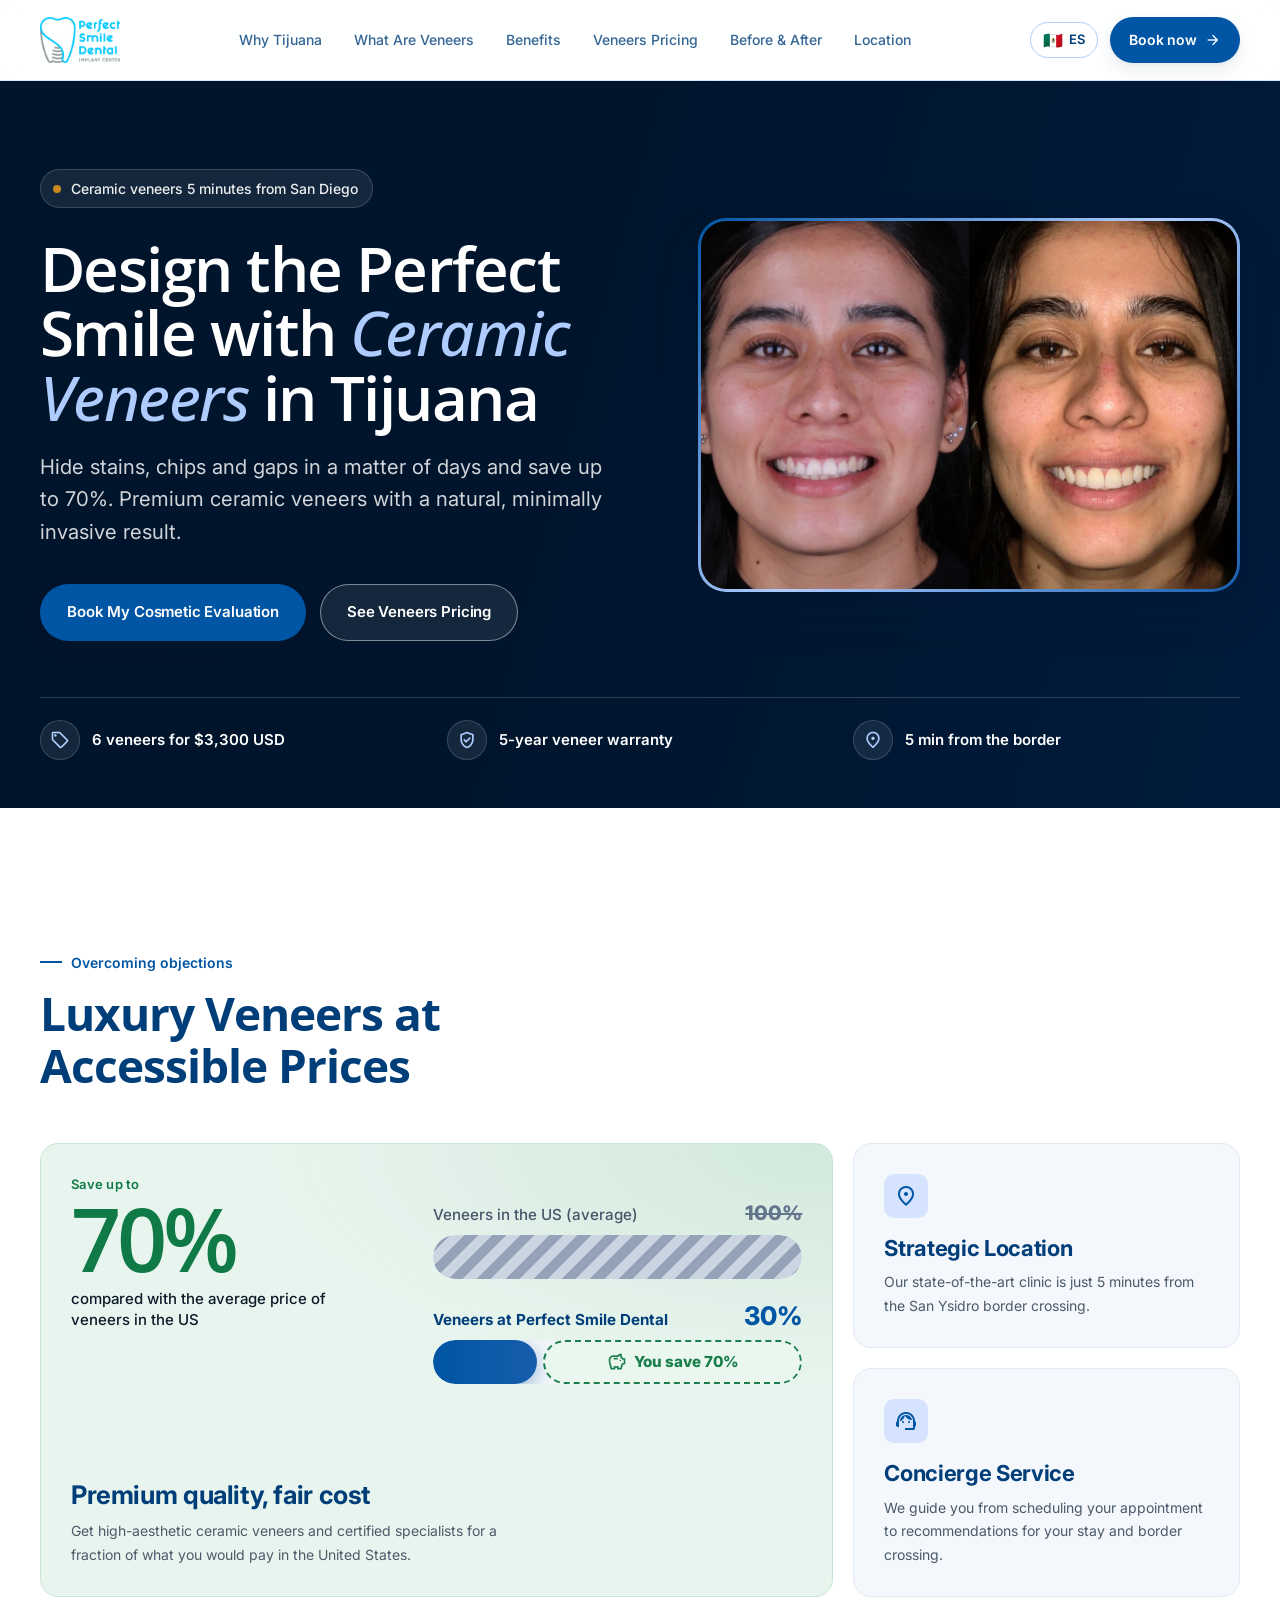
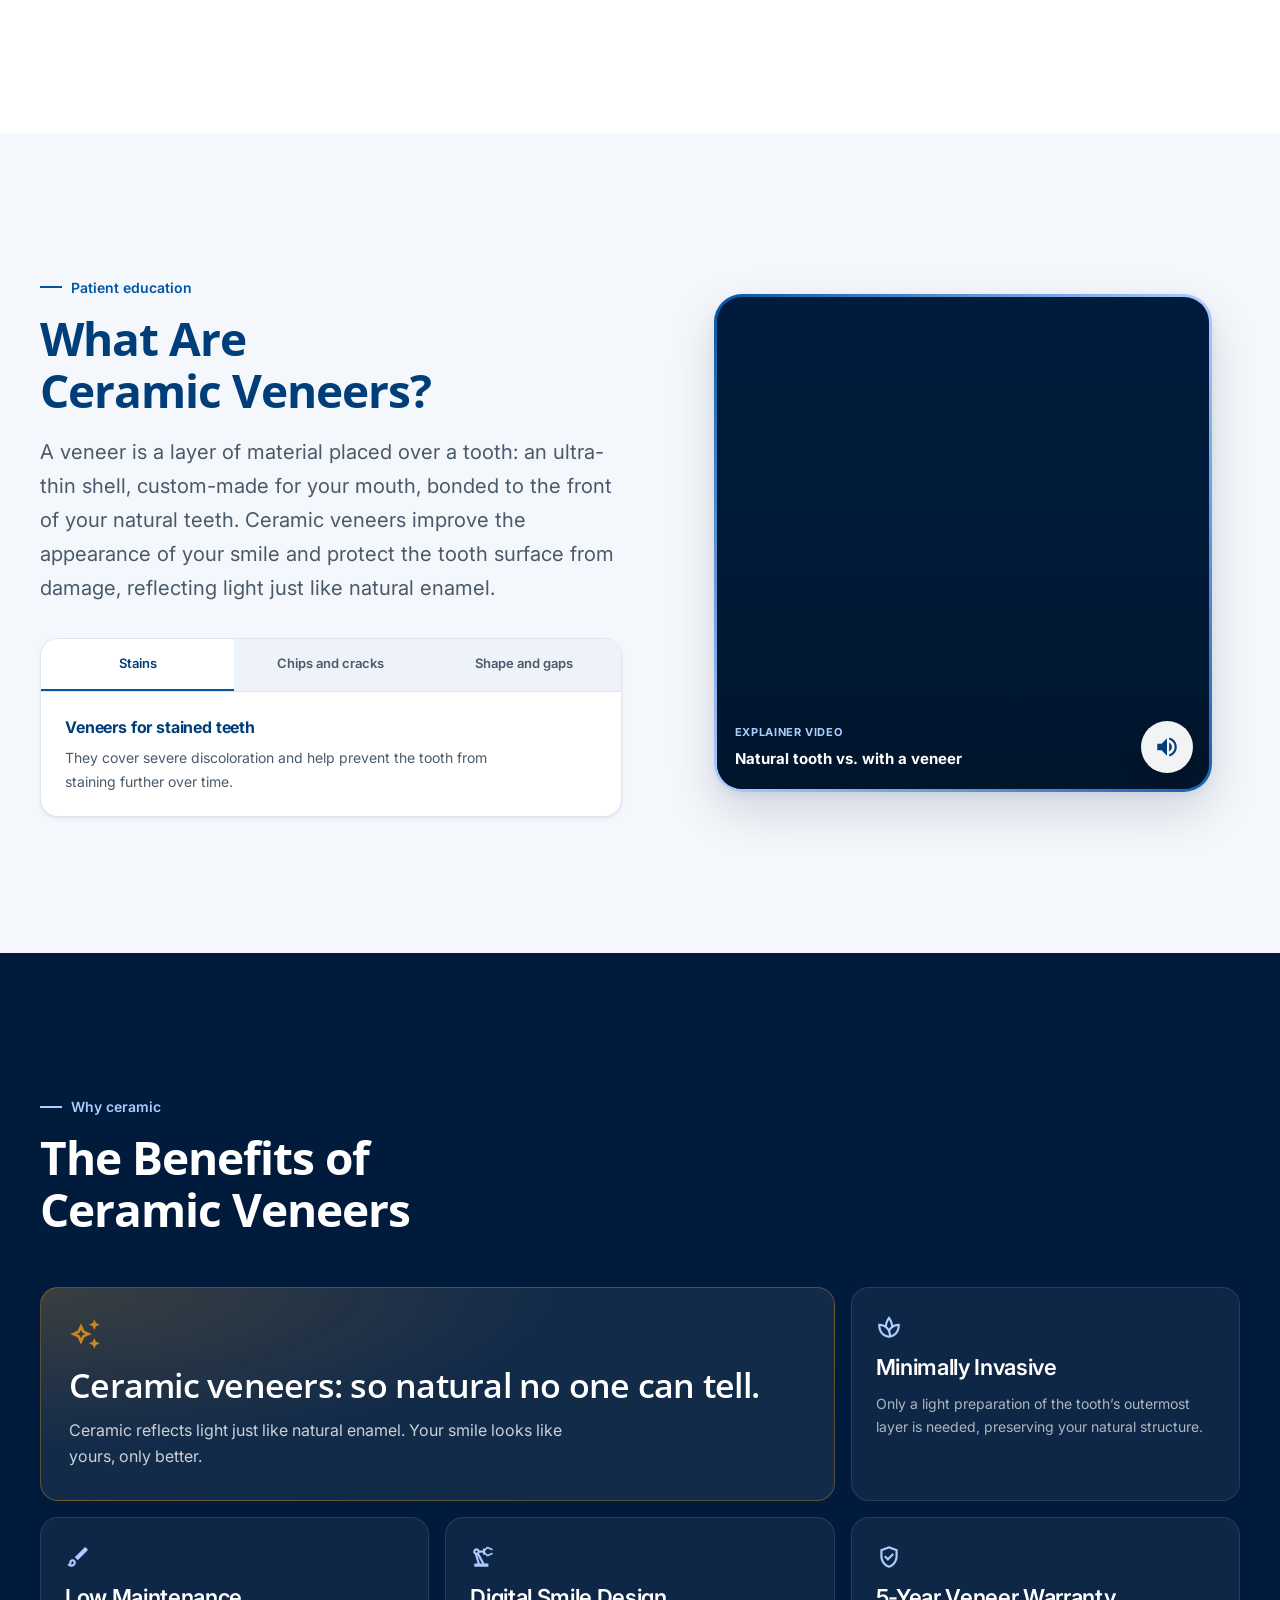
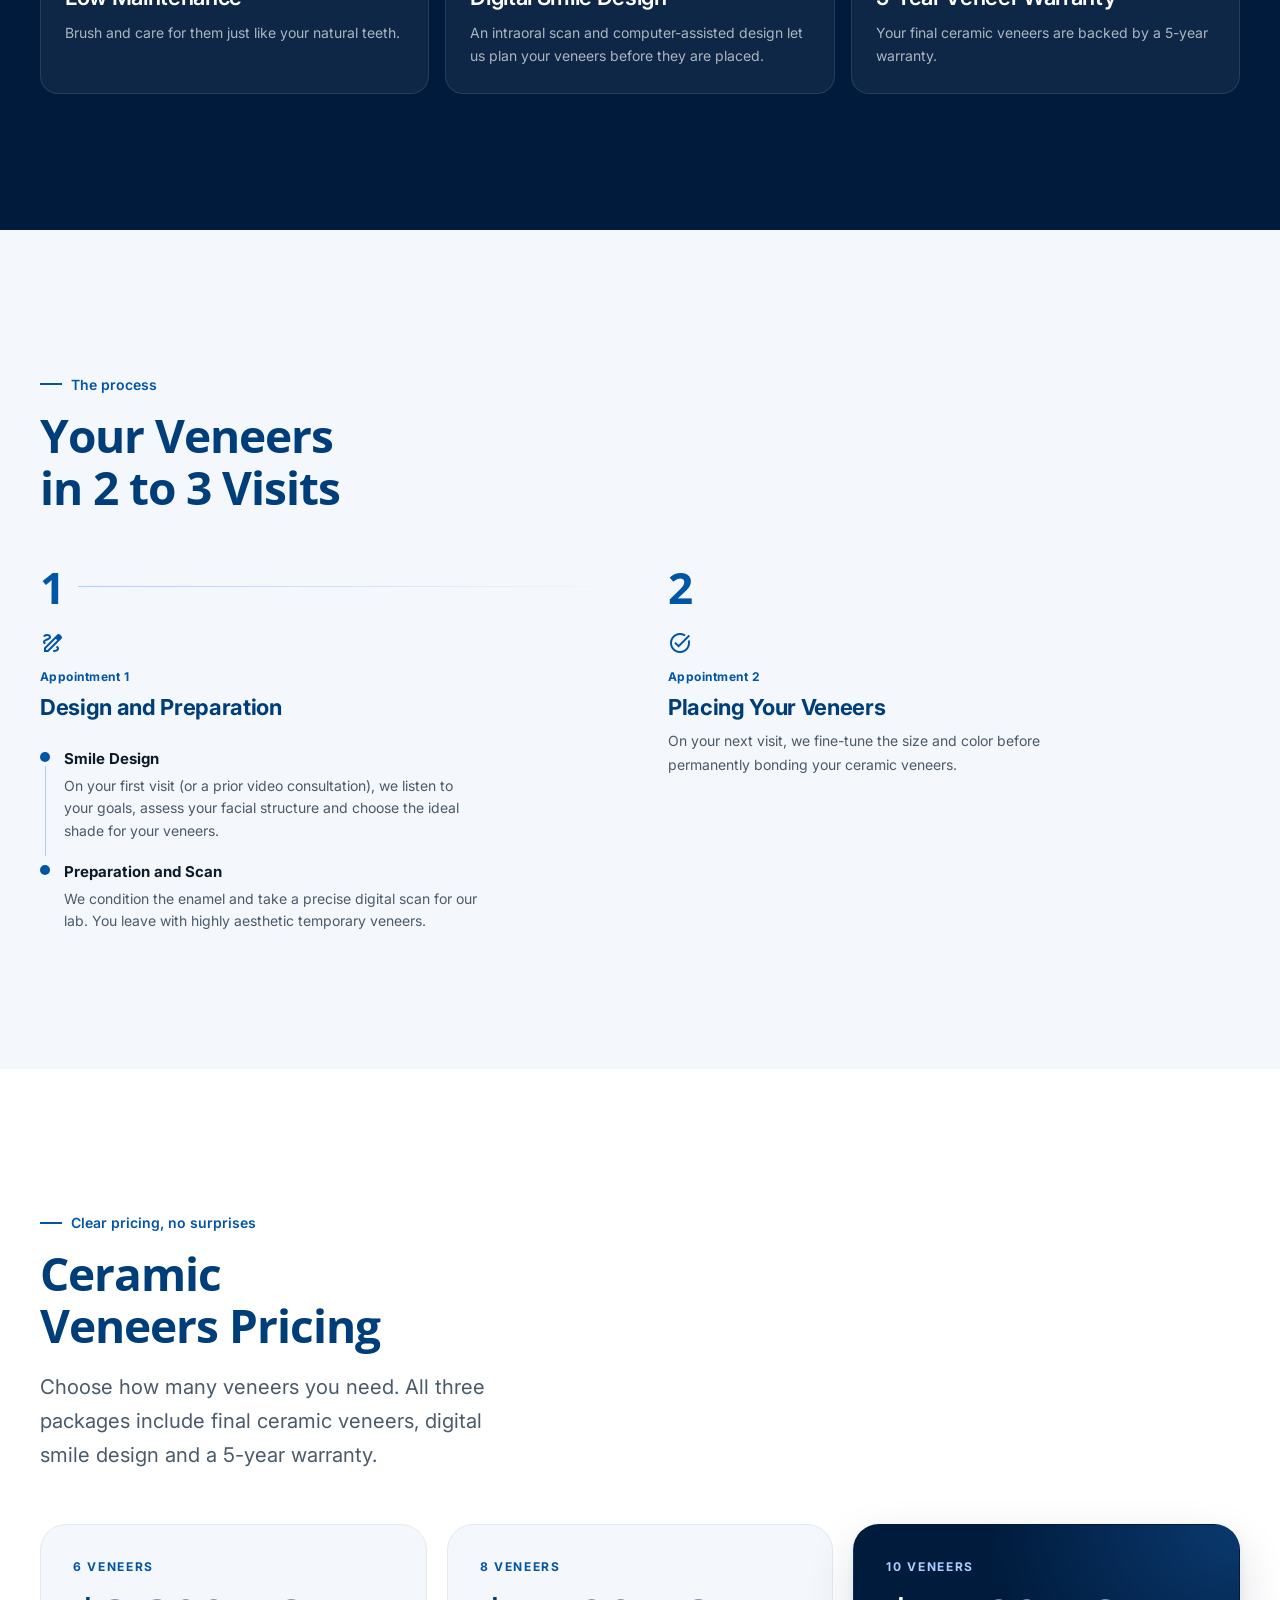
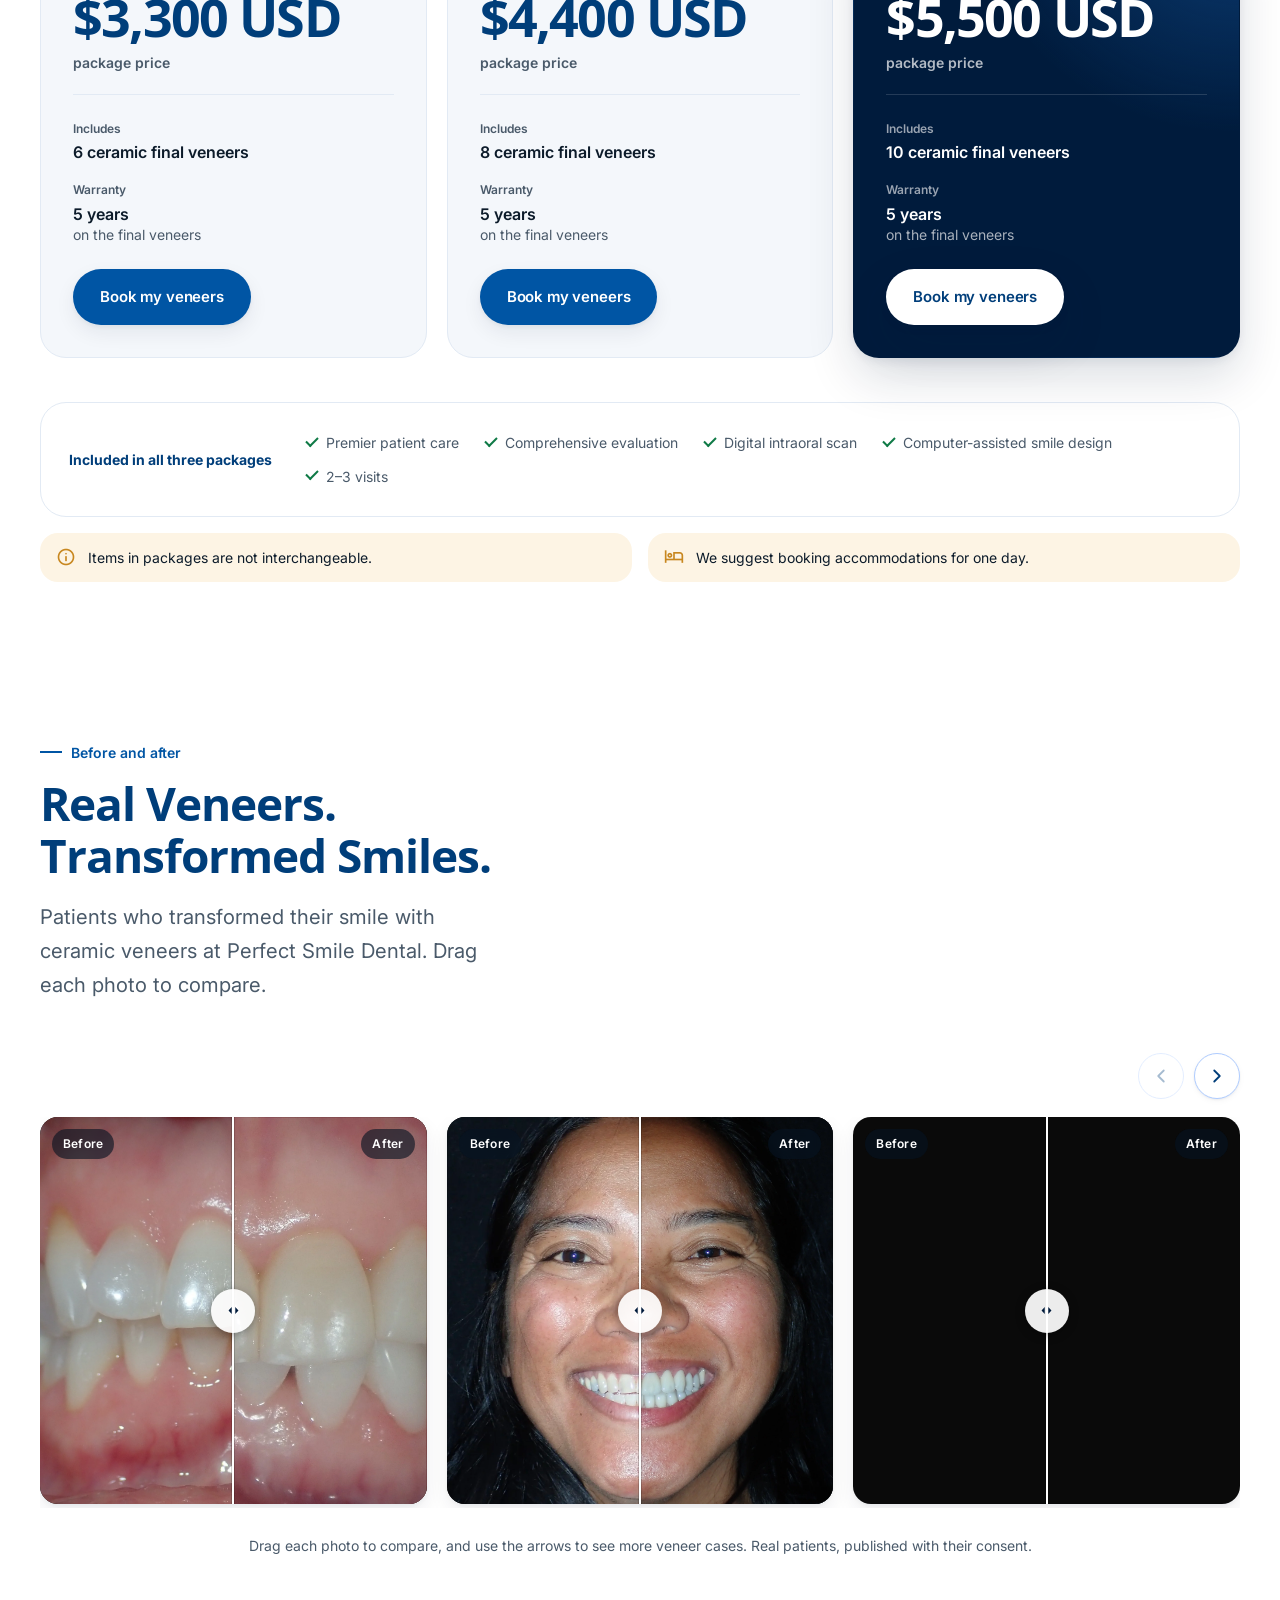
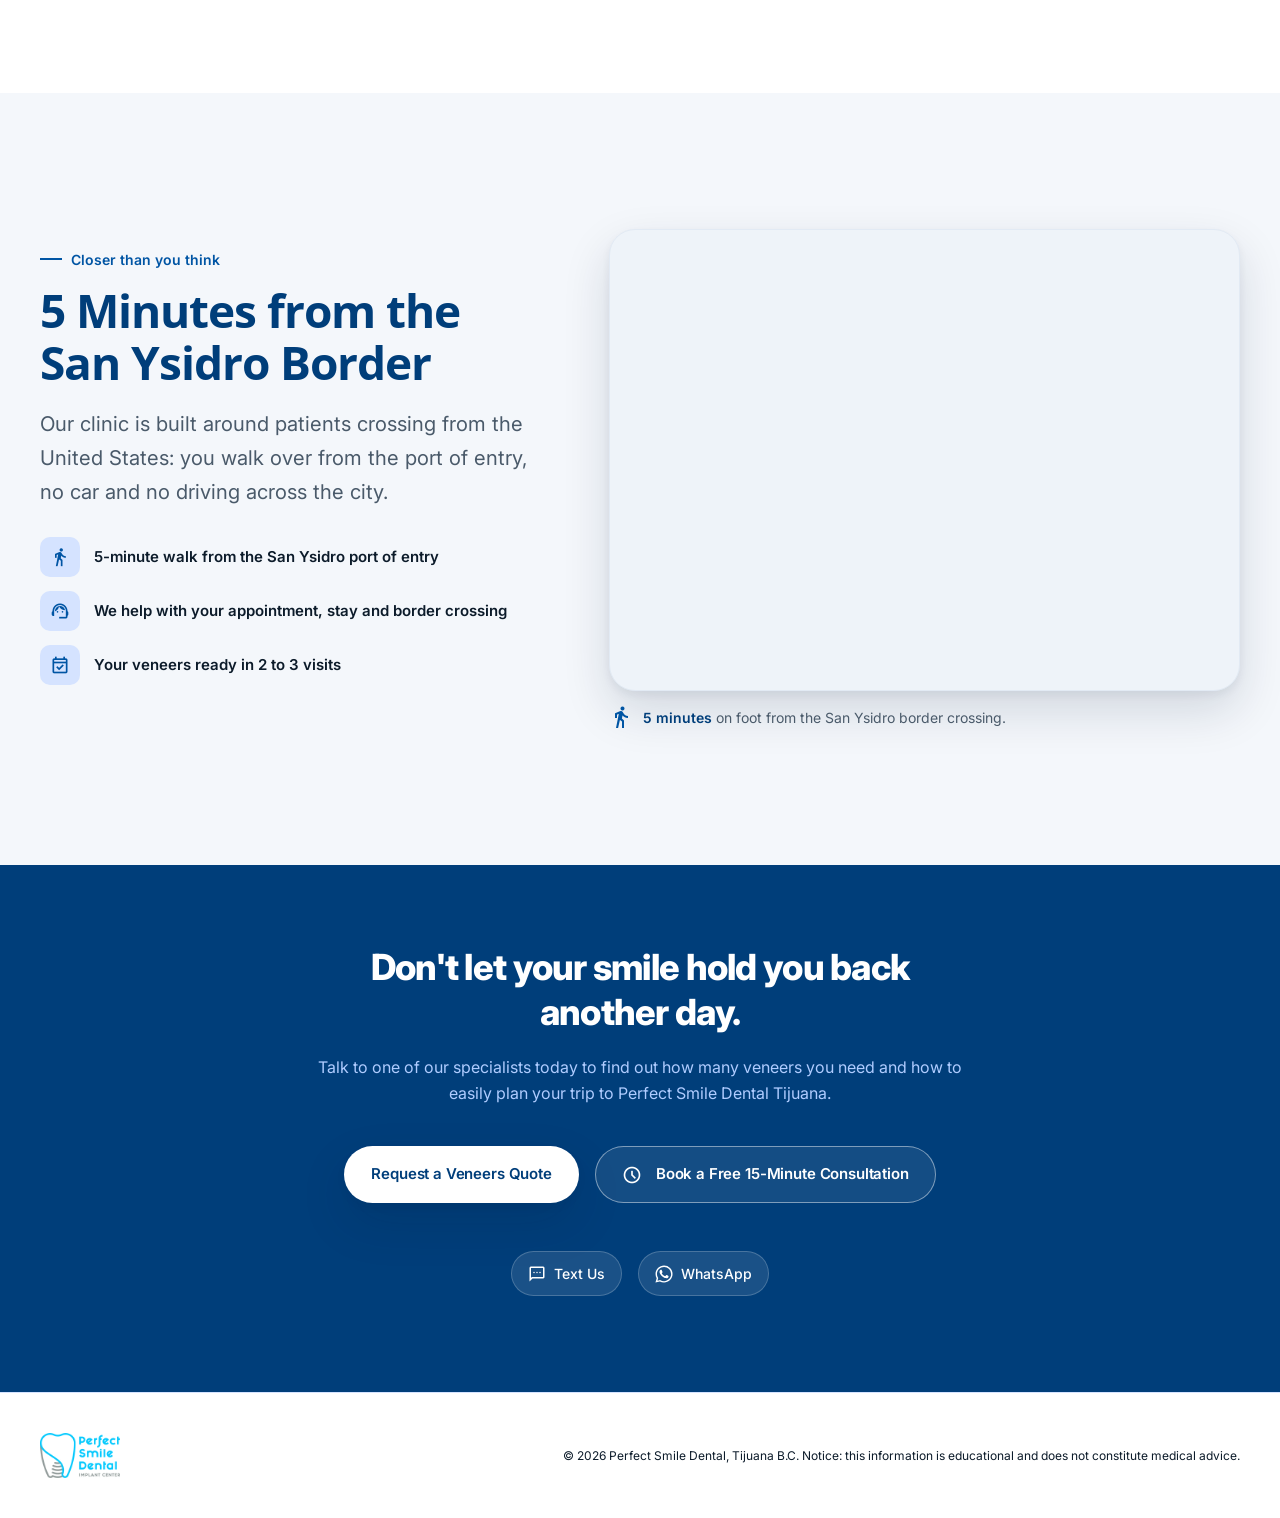
==== commit 14e992ca: "font" ====
--- a/index.html
+++ b/index.html
@@ -41,6 +41,11 @@
     <link
       href="https://fonts.googleapis.com/css2?family=Material+Symbols+Outlined:wght,FILL@100..700,0..1&display=swap"
       rel="stylesheet"
+    />
+
+    <link href="https://fonts.googleapis.com/css2?family=Open+Sans:ital,wght@0,300..800;1,300..800&display=swap" 
+    rel="stylesheet">
+    <link rel="stylesheet" href="/styles.css" 
     />
     <link rel="stylesheet" href="/styles.css" />
   </head>
--- a/styles.css
+++ b/styles.css
@@ -75,10 +75,8 @@
 img { max-width: 100%; display: block; }
 a { color: inherit; }
 
-/* Fraunces para titulares: autoridad editorial, no "startup tech".
-   Optical sizing alto y wonk/soft en 0 lo mantiene serio, no decorativo. */
 .display {
-    font-family: 'Fraunces', Georgia, serif;
+    font-family: "Open Sans", sans-serif;
     font-variation-settings: 'SOFT' 0, 'WONK' 0, 'opsz' 120;
     font-weight: 600;
     letter-spacing: -0.025em;
@@ -222,10 +220,10 @@
 .section-eyebrow--light { color: var(--psd-blue-200); }
 
 .section-heading {
-    font-family: 'Fraunces', Georgia, serif;
+ font-family: "Open Sans", sans-serif;
     font-variation-settings: 'SOFT' 0, 'WONK' 0, 'opsz' 90;
     font-size: var(--t-h2);
-    font-weight: 600;
+    font-weight: 700;
     color: var(--psd-primary);
     letter-spacing: -0.022em;
     line-height: 1.12;
@@ -234,7 +232,7 @@
 }
 .section-heading--light { color: #fff; }
 
-.section-intro { max-width: 34ch; margin-bottom: clamp(2.5rem, 4vw, 3.5rem); }
+.section-intro { max-width: 46ch!important; margin-bottom: clamp(2.5rem, 4vw, 3.5rem); }
 .section-intro--wide { max-width: 52ch; }
 
 .section-text {
@@ -598,9 +596,9 @@
   margin-bottom: 4px;
 }
 .stat__figure {
-  font-family: 'Fraunces', Georgia, serif;
+  font-family: "Open Sans", sans-serif;
   font-variation-settings: 'SOFT' 0, 'WONK' 0, 'opsz' 144;
-  font-size: clamp(4rem, 2.6rem + 5vw, 6.5rem);
+  font-size: clamp(4rem, 2.6rem + 5vw, 5.5rem);
   font-weight: 600;
   line-height: .9;
   letter-spacing: -0.045em;
@@ -787,7 +785,7 @@
 
 .cell--featured .cell__icon { color: var(--psd-day); font-size: 32px; }
 .cell--featured .cell__title {
-  font-family: 'Fraunces', Georgia, serif;
+ font-family: "Open Sans", sans-serif;
   font-variation-settings: 'SOFT' 0, 'WONK' 0, 'opsz' 70;
   font-size: clamp(1.5rem, 1.1rem + 1.4vw, 2.125rem);
   letter-spacing: -0.022em;
@@ -826,10 +824,10 @@
   margin-bottom: 22px;
 }
 .step__num {
-  font-family: 'Fraunces', Georgia, serif;
+ font-family: "Open Sans", sans-serif;
   font-variation-settings: 'SOFT' 0, 'WONK' 0, 'opsz' 100;
   font-size: 2.75rem;
-  font-weight: 600;
+  font-weight: 700;
   line-height: 1;
   color: var(--psd-accent);
   letter-spacing: -0.03em;
@@ -909,10 +907,10 @@
   margin: 0;
   display: flex;
   flex-direction: column;
-  font-family: 'Fraunces', Georgia, serif;
+ font-family: "Open Sans", sans-serif;
   font-variation-settings: 'SOFT' 0, 'WONK' 0, 'opsz' 144;
   font-size: clamp(2.4rem, 1.8rem + 2vw, 3.25rem);
-  font-weight: 600;
+  font-weight: 700;
   letter-spacing: -0.035em;
   line-height: 1;
   color: var(--psd-primary);
--- a/styles.css
+++ b/styles.css
@@ -75,10 +75,8 @@
 img { max-width: 100%; display: block; }
 a { color: inherit; }
 
-/* Fraunces para titulares: autoridad editorial, no "startup tech".
-   Optical sizing alto y wonk/soft en 0 lo mantiene serio, no decorativo. */
 .display {
-    font-family: 'Fraunces', Georgia, serif;
+    font-family: "Open Sans", sans-serif;
     font-variation-settings: 'SOFT' 0, 'WONK' 0, 'opsz' 120;
     font-weight: 600;
     letter-spacing: -0.025em;
@@ -222,10 +220,10 @@
 .section-eyebrow--light { color: var(--psd-blue-200); }
 
 .section-heading {
-    font-family: 'Fraunces', Georgia, serif;
+ font-family: "Open Sans", sans-serif;
     font-variation-settings: 'SOFT' 0, 'WONK' 0, 'opsz' 90;
     font-size: var(--t-h2);
-    font-weight: 600;
+    font-weight: 700;
     color: var(--psd-primary);
     letter-spacing: -0.022em;
     line-height: 1.12;
@@ -234,7 +232,7 @@
 }
 .section-heading--light { color: #fff; }
 
-.section-intro { max-width: 34ch; margin-bottom: clamp(2.5rem, 4vw, 3.5rem); }
+.section-intro { max-width: 46ch!important; margin-bottom: clamp(2.5rem, 4vw, 3.5rem); }
 .section-intro--wide { max-width: 52ch; }
 
 .section-text {
@@ -598,9 +596,9 @@
   margin-bottom: 4px;
 }
 .stat__figure {
-  font-family: 'Fraunces', Georgia, serif;
+  font-family: "Open Sans", sans-serif;
   font-variation-settings: 'SOFT' 0, 'WONK' 0, 'opsz' 144;
-  font-size: clamp(4rem, 2.6rem + 5vw, 6.5rem);
+  font-size: clamp(4rem, 2.6rem + 5vw, 5.5rem);
   font-weight: 600;
   line-height: .9;
   letter-spacing: -0.045em;
@@ -787,7 +785,7 @@
 
 .cell--featured .cell__icon { color: var(--psd-day); font-size: 32px; }
 .cell--featured .cell__title {
-  font-family: 'Fraunces', Georgia, serif;
+ font-family: "Open Sans", sans-serif;
   font-variation-settings: 'SOFT' 0, 'WONK' 0, 'opsz' 70;
   font-size: clamp(1.5rem, 1.1rem + 1.4vw, 2.125rem);
   letter-spacing: -0.022em;
@@ -826,10 +824,10 @@
   margin-bottom: 22px;
 }
 .step__num {
-  font-family: 'Fraunces', Georgia, serif;
+ font-family: "Open Sans", sans-serif;
   font-variation-settings: 'SOFT' 0, 'WONK' 0, 'opsz' 100;
   font-size: 2.75rem;
-  font-weight: 600;
+  font-weight: 700;
   line-height: 1;
   color: var(--psd-accent);
   letter-spacing: -0.03em;
@@ -909,10 +907,10 @@
   margin: 0;
   display: flex;
   flex-direction: column;
-  font-family: 'Fraunces', Georgia, serif;
+ font-family: "Open Sans", sans-serif;
   font-variation-settings: 'SOFT' 0, 'WONK' 0, 'opsz' 144;
   font-size: clamp(2.4rem, 1.8rem + 2vw, 3.25rem);
-  font-weight: 600;
+  font-weight: 700;
   letter-spacing: -0.035em;
   line-height: 1;
   color: var(--psd-primary);
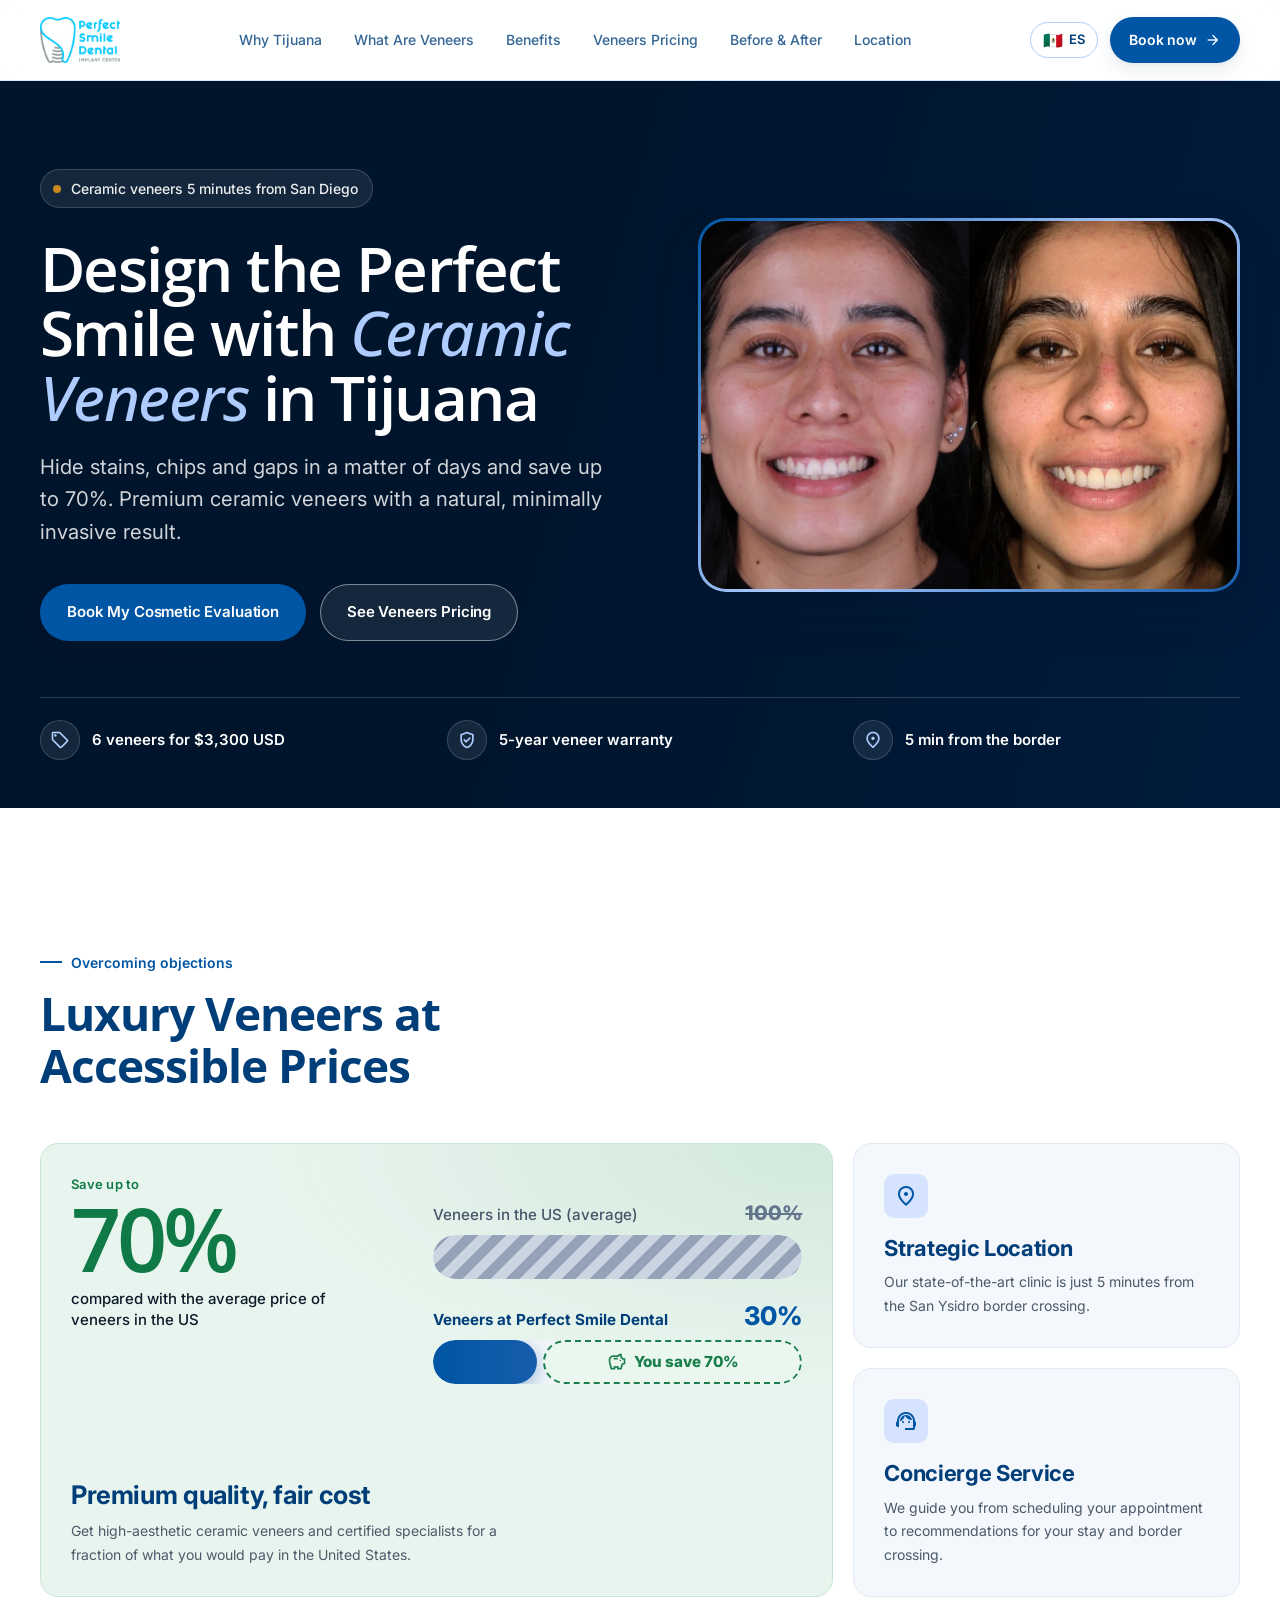
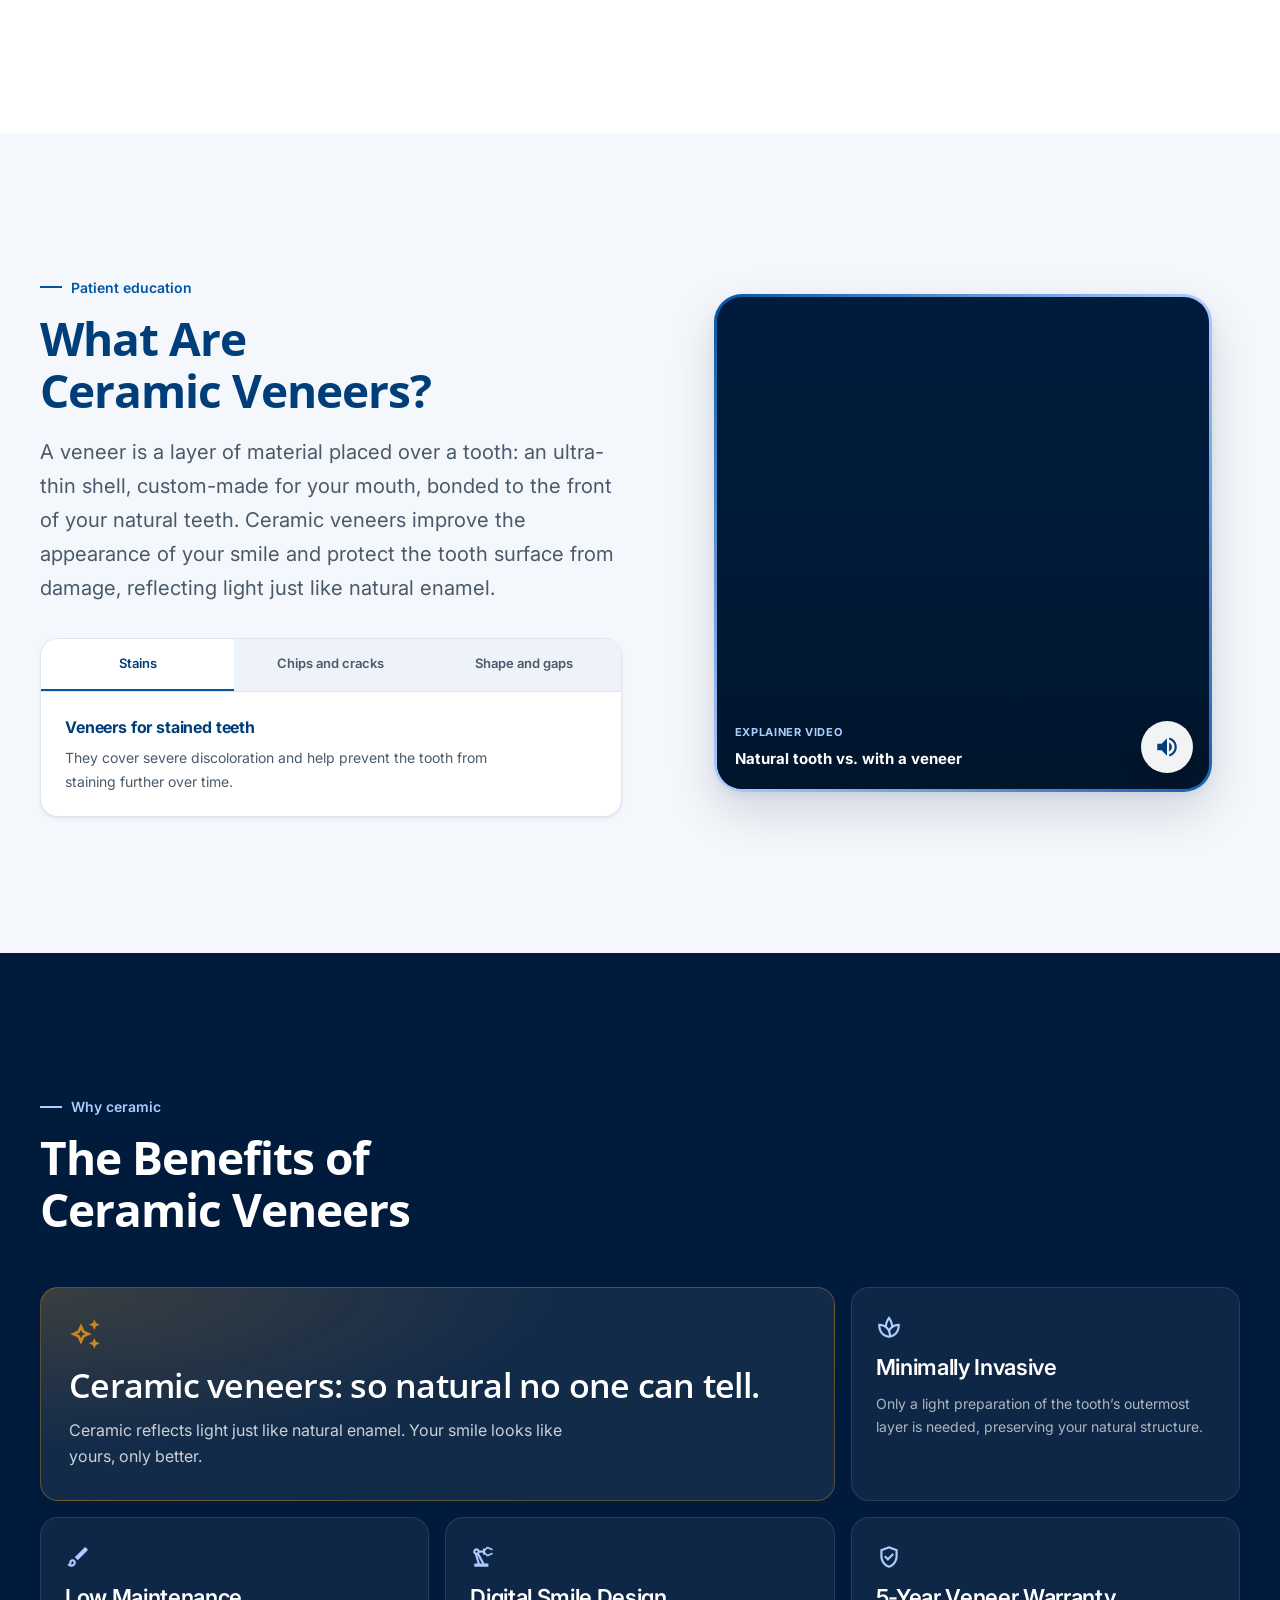
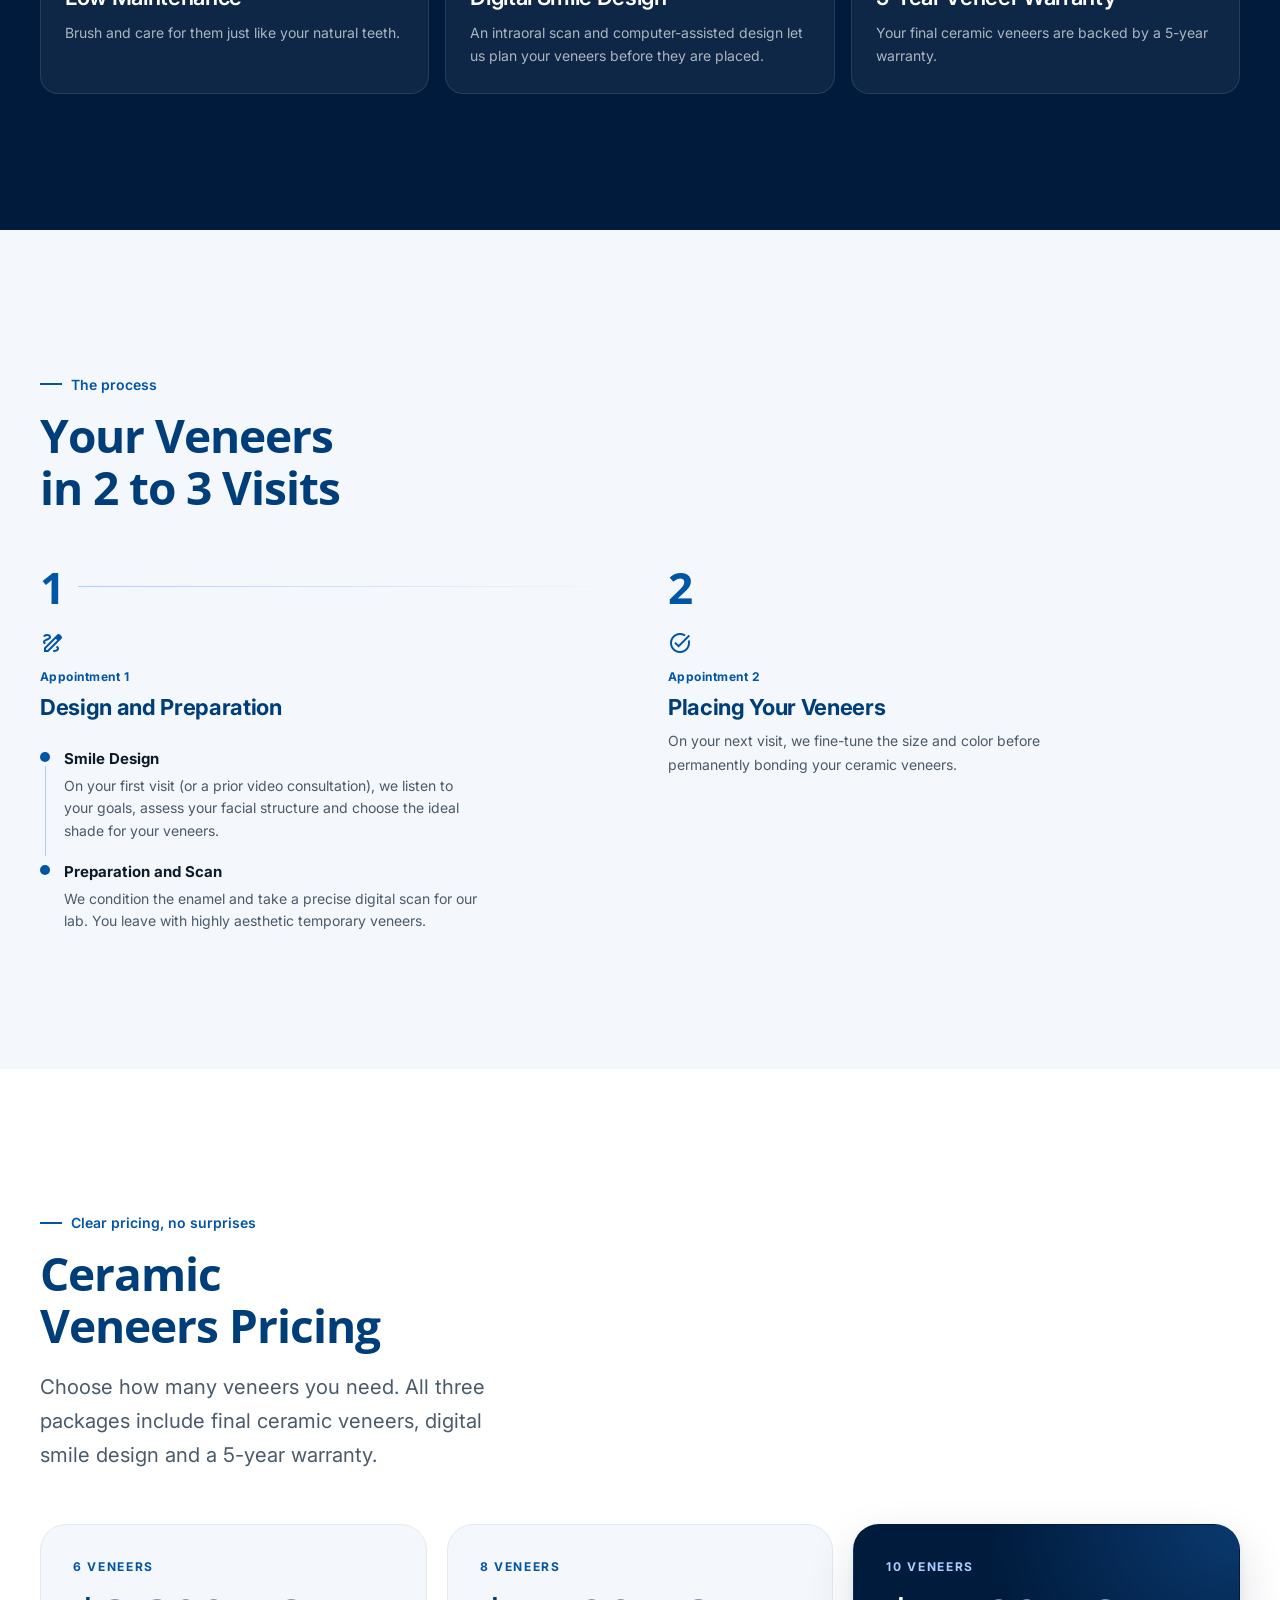
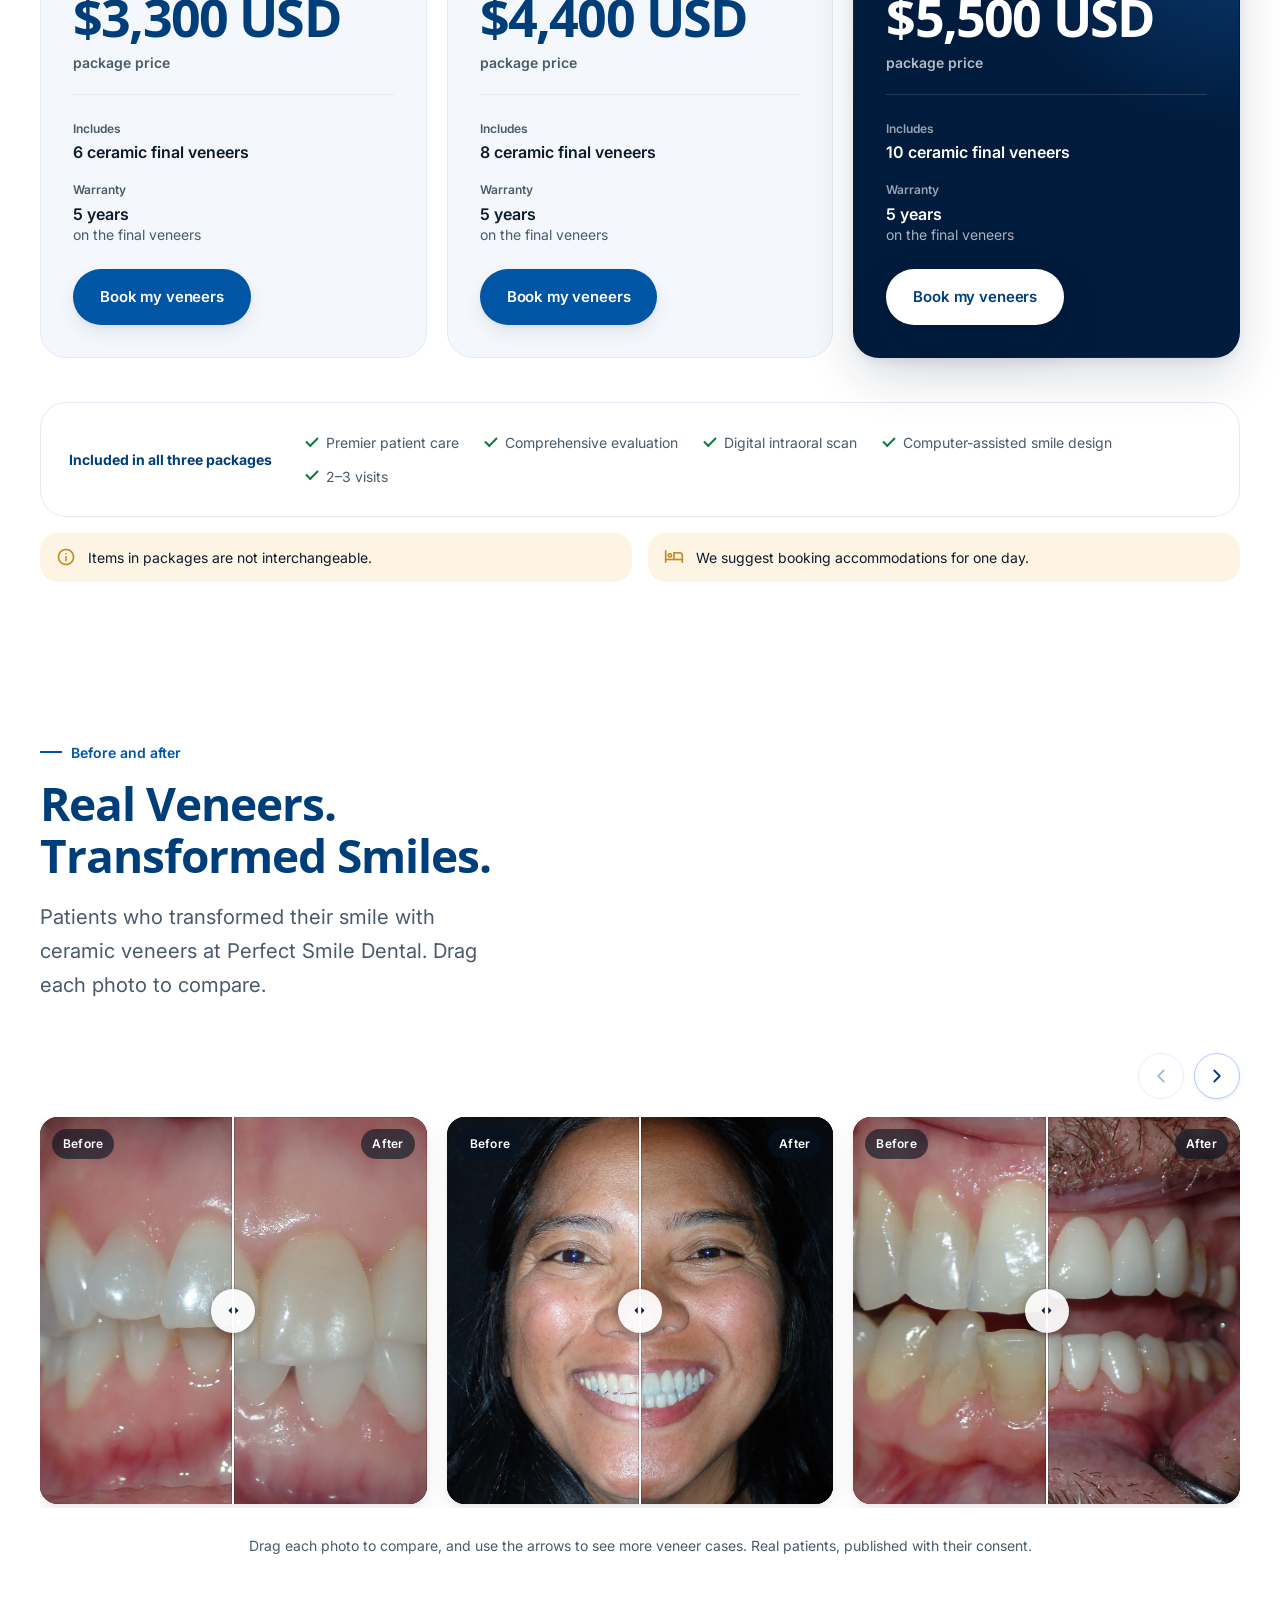
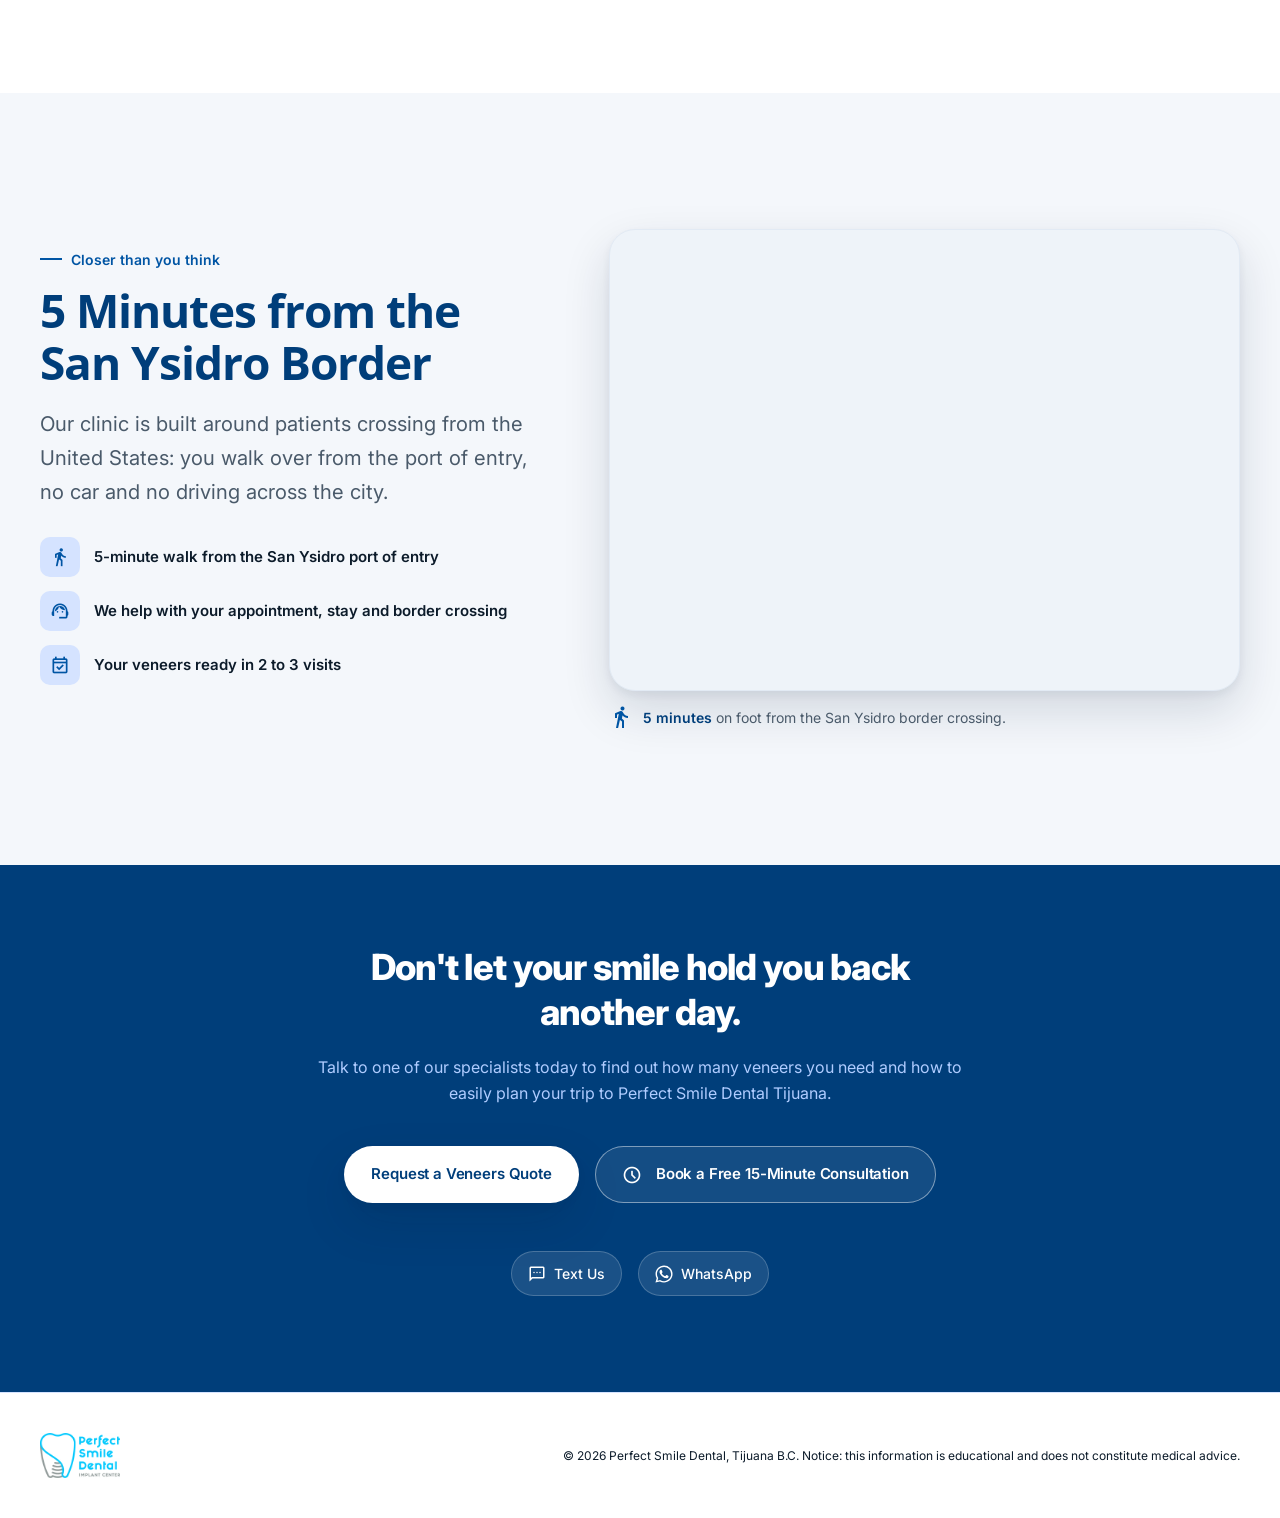
==== commit 5376ed88: "info" ====
--- a/index.html
+++ b/index.html
@@ -4,6 +4,7 @@
     <meta charset="utf-8" />
     <meta name="viewport" content="width=device-width, initial-scale=1.0" />
     <title>Ceramic Veneers in Tijuana | Perfect Smile Dental</title>
+     <meta name="robots" content="noindex, nofollow" />
         <!-- Favicon -->
 <link rel="icon" href="/assets/favicon.ico" sizes="any" />
 <link rel="icon" href="/assets/favicon.svg" type="image/svg+xml" />
@@ -12,12 +13,12 @@
       name="description"
       content="Ceramic veneers in Tijuana: 6 veneers for $3,300 USD with a 5-year warranty. Digital smile design, 2 to 3 visits, 5 minutes from San Ysidro."
     />
-    <link rel="canonical" href="https://carillas.perfectsmiledental.com.mx/" />
+    <link rel="canonical" href="https://veneers.perfectsmiledental.com.mx/" />
     <!-- hreflang: le dice a Google que son la misma página en dos idiomas.
          x-default manda al inglés, que es la versión principal. -->
-    <link rel="alternate" hreflang="en" href="https://carillas.perfectsmiledental.com.mx/" />
-    <link rel="alternate" hreflang="es" href="https://carillas.perfectsmiledental.com.mx/es.html" />
-    <link rel="alternate" hreflang="x-default" href="https://carillas.perfectsmiledental.com.mx/" />
+    <link rel="alternate" hreflang="en" href="https://veneers.perfectsmiledental.com.mx/" />
+    <link rel="alternate" hreflang="es" href="https://veneers.perfectsmiledental.com.mx/es.html" />
+    <link rel="alternate" hreflang="x-default" href="https://veneers.perfectsmiledental.com.mx/" />
     <!-- Open Graph -->
     <meta property="og:type" content="website" />
     <meta property="og:title" content="Ceramic Veneers in Tijuana | Perfect Smile Dental" />
@@ -25,7 +26,7 @@
       property="og:description"
       content="Ceramic veneers in Tijuana: 6 veneers for $3,300 USD with a 5-year warranty. Digital smile design, 2 to 3 visits, 5 minutes from San Ysidro."
     />
-    <meta property="og:url" content="https://carillas.perfectsmiledental.com.mx/" />
+    <meta property="og:url" content="https://veneers.perfectsmiledental.com.mx/" />
     <!-- Fuentes: preconnect acelera la descarga -->
     <link rel="preconnect" href="https://fonts.googleapis.com" />
     <link rel="preconnect" href="https://fonts.gstatic.com" crossorigin />
@@ -47,7 +48,7 @@
     rel="stylesheet">
     <link rel="stylesheet" href="/styles.css" 
     />
-    <link rel="stylesheet" href="/styles.css" />
+
   </head>
   <body>
     <header class="navbar">
@@ -56,15 +57,16 @@
           <img src="/assets/logo.avif" alt="Perfect Smile Dental" />
         </a>
         <nav class="navbar__links">
-          <a href="#por-que-tijuana">Why Tijuana</a><a href="#sistema">What Are Veneers</a
-          ><a href="#beneficios">Benefits</a><a href="#precios">Veneers Pricing</a
-          ><a href="#historias">Before &amp; After</a><a href="#ubicacion">Location</a>
+          <a href="#why-tijuana">Why Tijuana</a
+            ><a href="#system">What Are Veneers</a
+          ><a href="#benefits">Benefits</a><a href="#pricing">Veneers Pricing</a
+          ><a href="#stories">Before &amp; After</a><a href="#location">Location</a>
         </nav>
         <div class="navbar__right">
           <a href="/es" class="lang-switch" aria-label="Ver en español">
             <span class="lang-switch__flag">🇲🇽</span> ES
           </a>
-          <a href="#contacto" class="btn btn--accent btn--sm navbar__cta">
+          <a href="#contact" class="btn btn--accent btn--sm navbar__cta">
             Book now <span class="material-symbols-outlined" style="font-size: 16px">arrow_forward</span>
           </a>
         </div>
@@ -128,7 +130,7 @@
           </ul>
         </div>
       </section>
-      <section id="por-que-tijuana" class="section section--white">
+      <section id="why-tijuana" class="section section--white">
         <div class="container">
           <div class="section-intro section-intro--wide psd-reveal">
             <span class="section-eyebrow">Overcoming objections</span>
@@ -199,7 +201,7 @@
           </div>
         </div>
       </section>
-      <section id="sistema" class="section">
+      <section id="system" class="section">
         <div class="container grid">
           <div class="copy psd-reveal">
             <span class="section-eyebrow">Patient education</span>
@@ -309,7 +311,7 @@
           </div>
         </div>
       </section>
-      <section id="beneficios" class="section section--dark">
+      <section id="benefits" class="section section--dark">
         <div class="container">
           <div class="section-intro section-intro--wide psd-reveal">
             <span class="section-eyebrow section-eyebrow--light">Why ceramic</span>
@@ -352,7 +354,7 @@
           </div>
         </div>
       </section>
-  <section id="proceso" class="section">
+  <section id="process" class="section">
   <div class="container">
     <div class="section-intro psd-reveal">
       <span class="section-eyebrow">The process</span>
@@ -393,7 +395,7 @@
     </ol>
   </div>
 </section>
-      <section id="precios" class="section section--white">
+      <section id="pricing" class="section section--white">
         <div class="container">
           <div class="section-intro section-intro--wide psd-reveal">
             <span class="section-eyebrow">Clear pricing, no surprises</span>
@@ -481,7 +483,7 @@
           </ul>
         </div>
       </section>
-      <section id="historias" class="section section--white" style="margin-top:-120px">
+      <section id="stories" class="section section--white" style="margin-top:-120px">
         <div class="container">
           <div class="section-intro section-intro--wide psd-reveal">
             <span class="section-eyebrow">Before and after</span>
@@ -563,7 +565,7 @@
 <p class="cases__hint">Drag each photo to compare, and use the arrows to see more veneer cases. Real patients, published with their consent.</p>
         </div>
       </section>
-      <section id="ubicacion" class="section">
+      <section id="location" class="section">
         <div class="container loc">
           <div class="loc__copy psd-reveal">
             <span class="section-eyebrow">Closer than you think</span>
@@ -605,7 +607,7 @@
           </div>
         </div>
       </section>
-      <section id="contacto" class="cta-final">
+      <section id="contact" class="cta-final">
         <div class="cta-final__inner psd-reveal">
           <h2 class="cta-final__title">Don&#39;t let your smile hold you back another day.</h2>
           <p class="cta-final__subtitle">
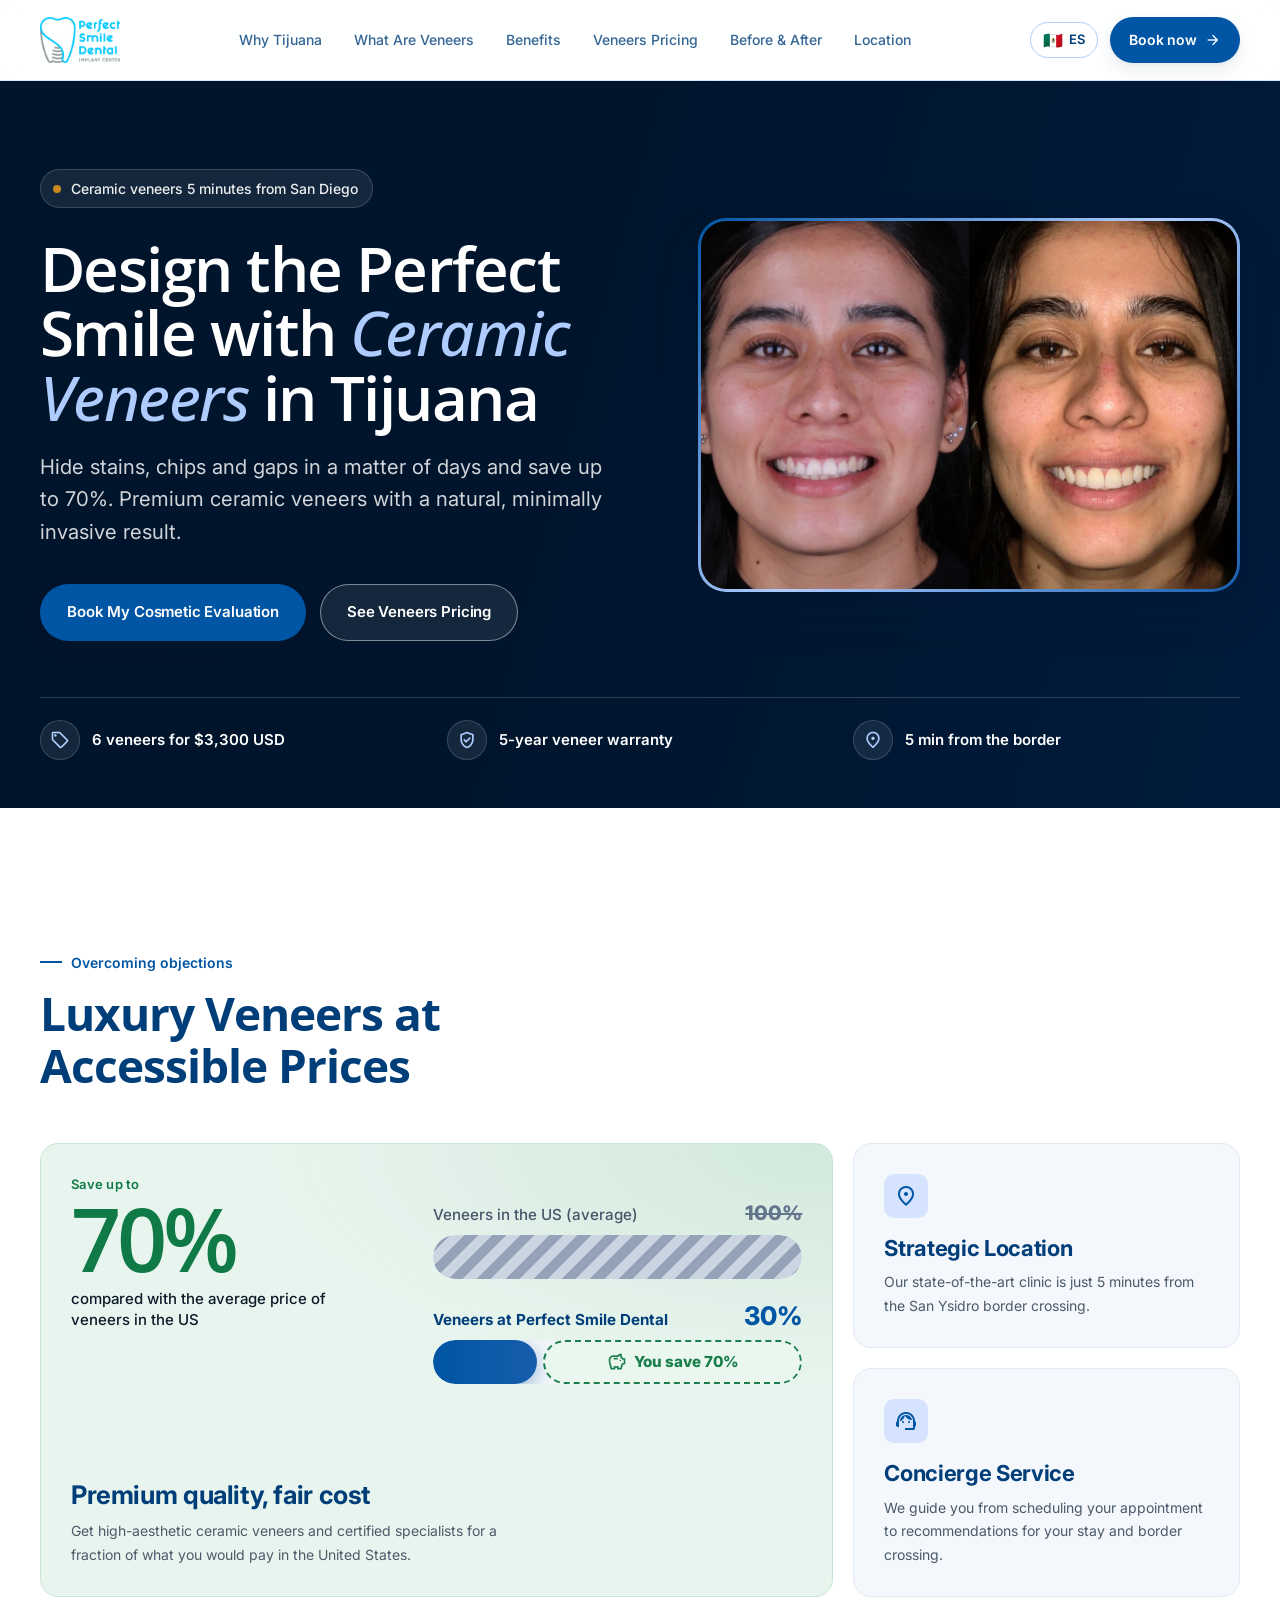
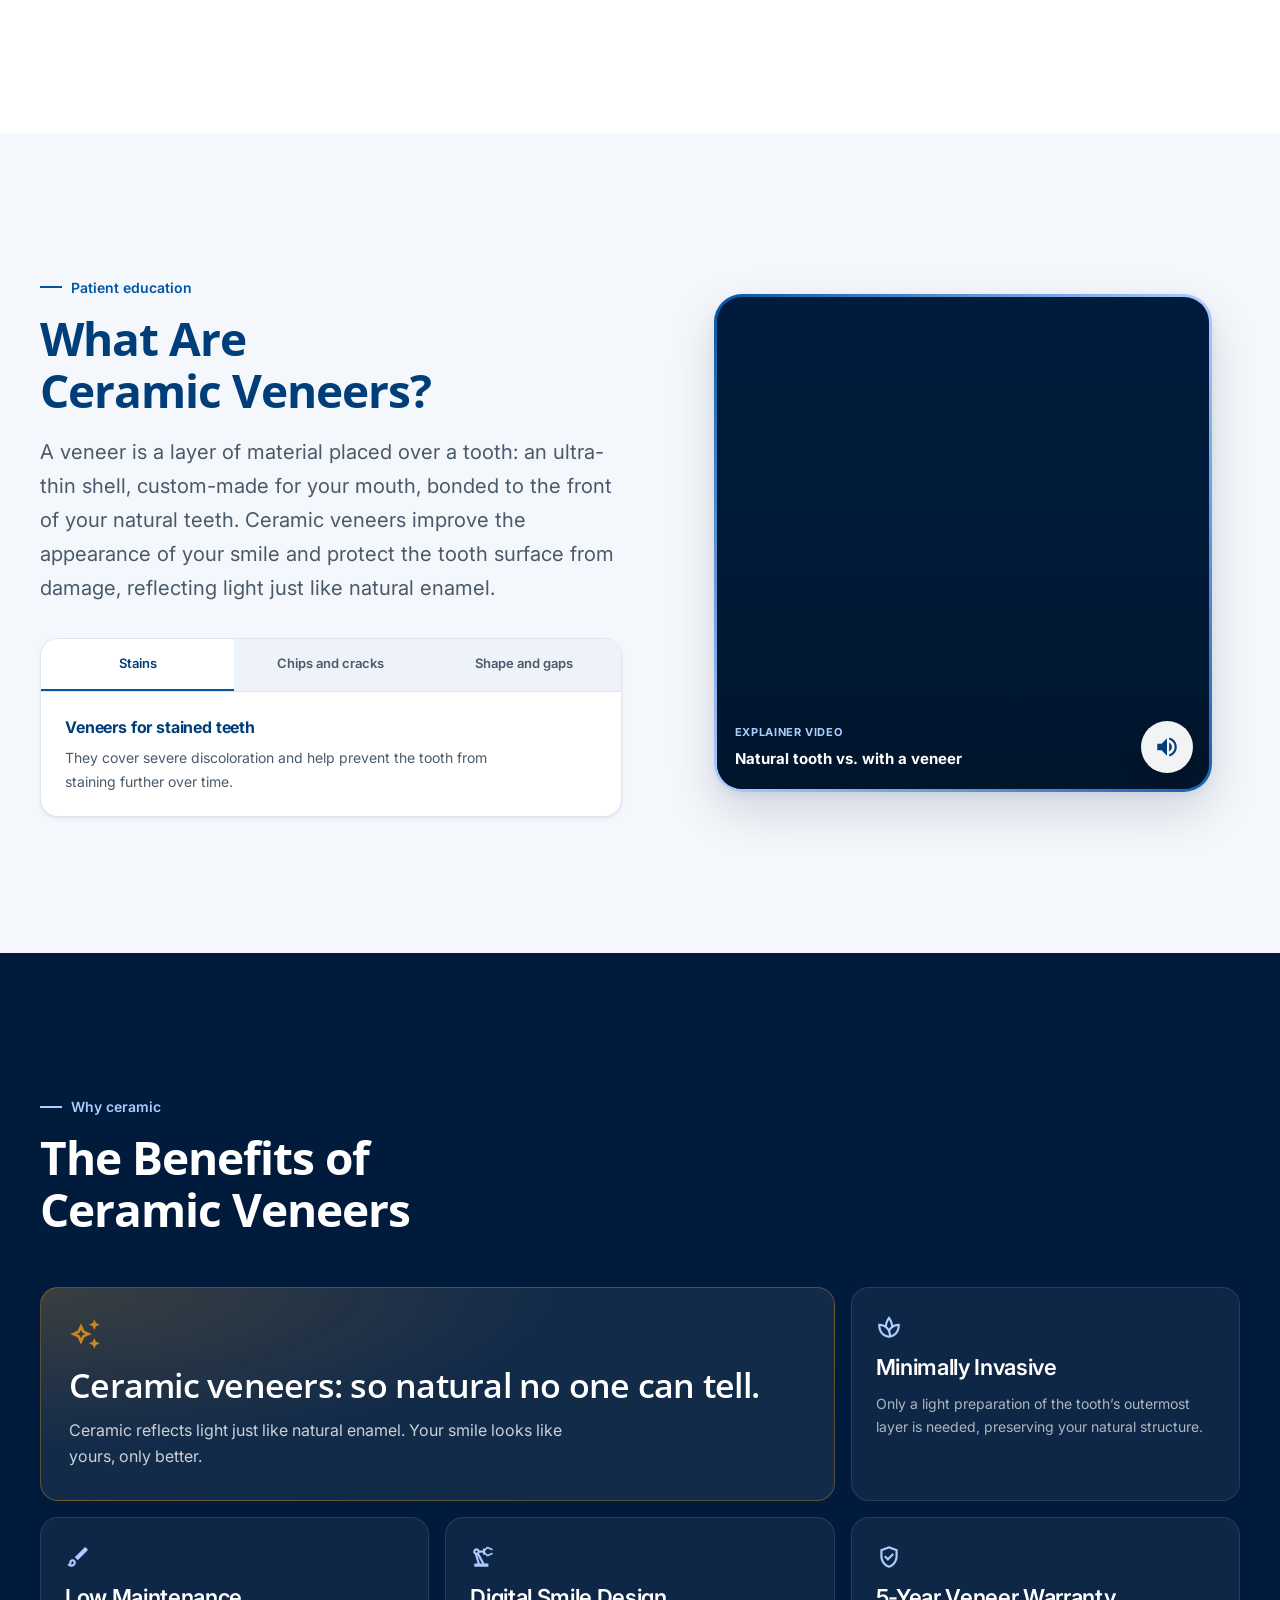
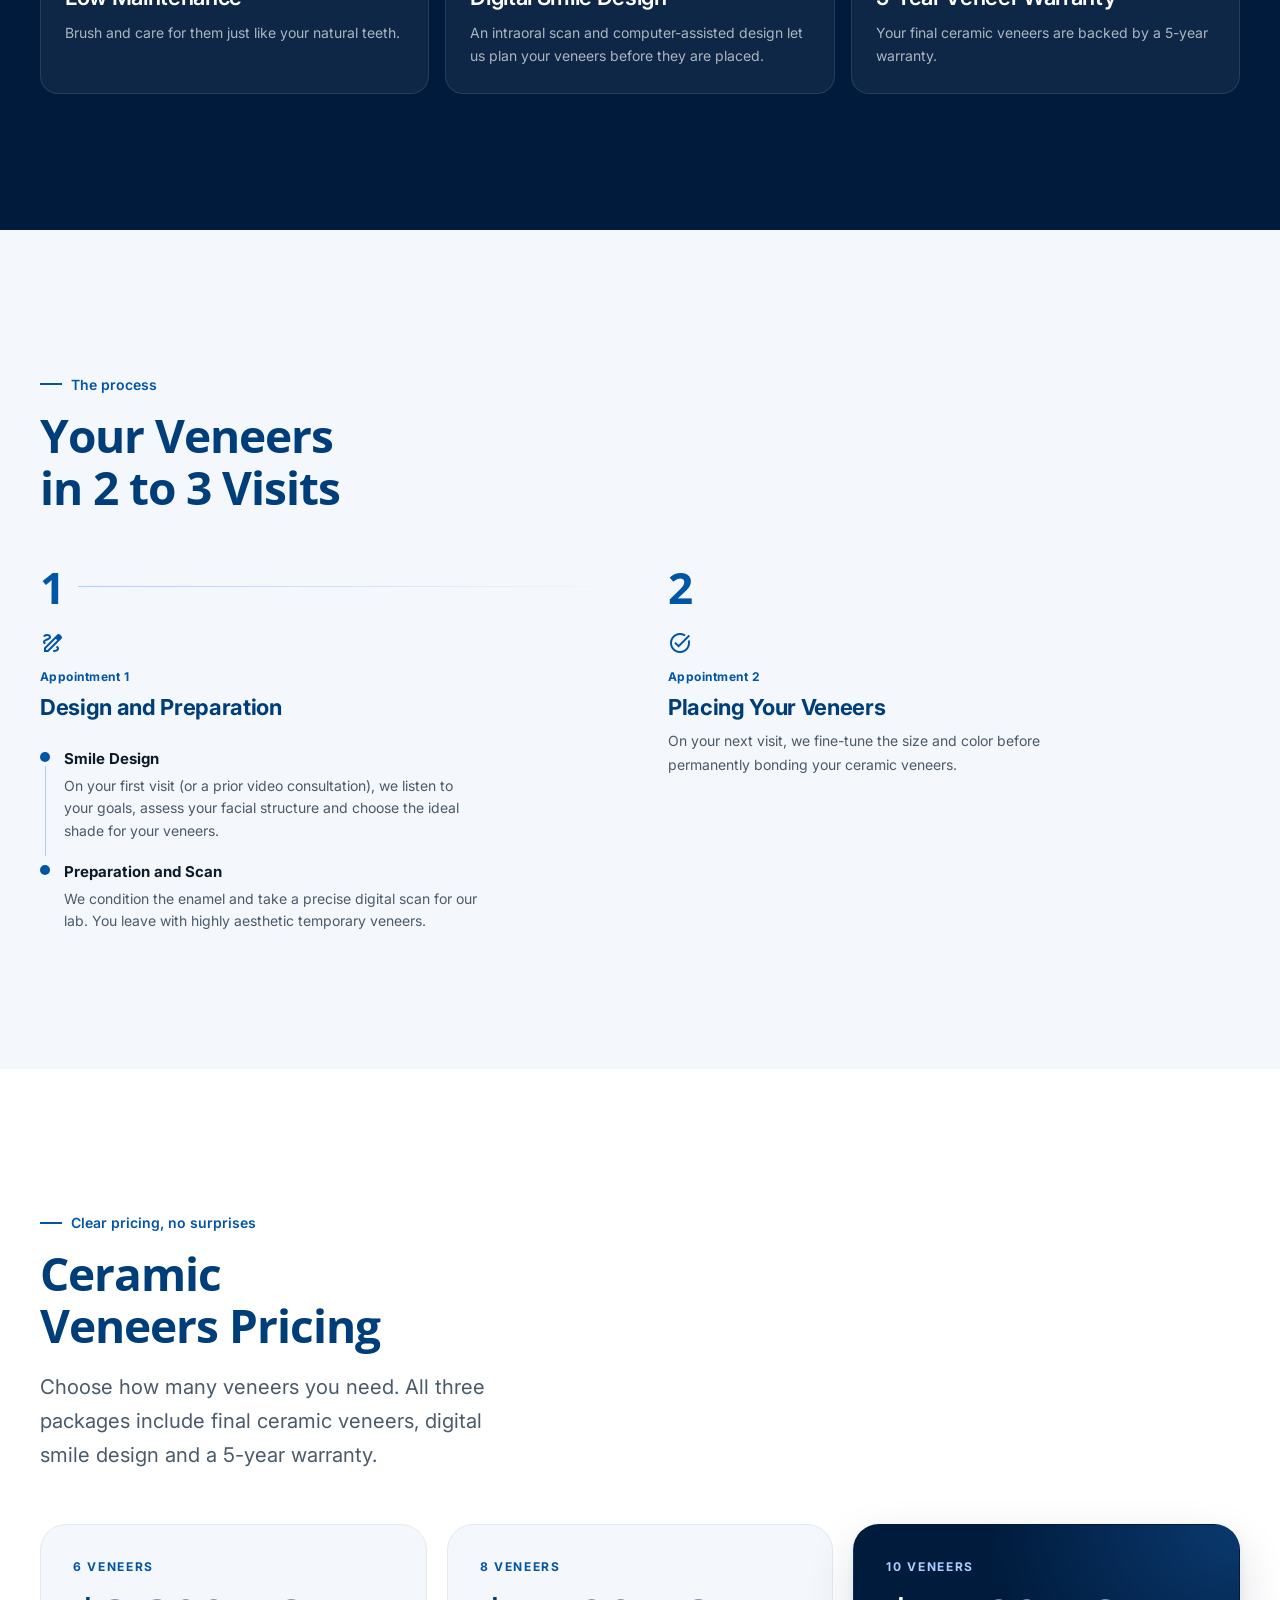
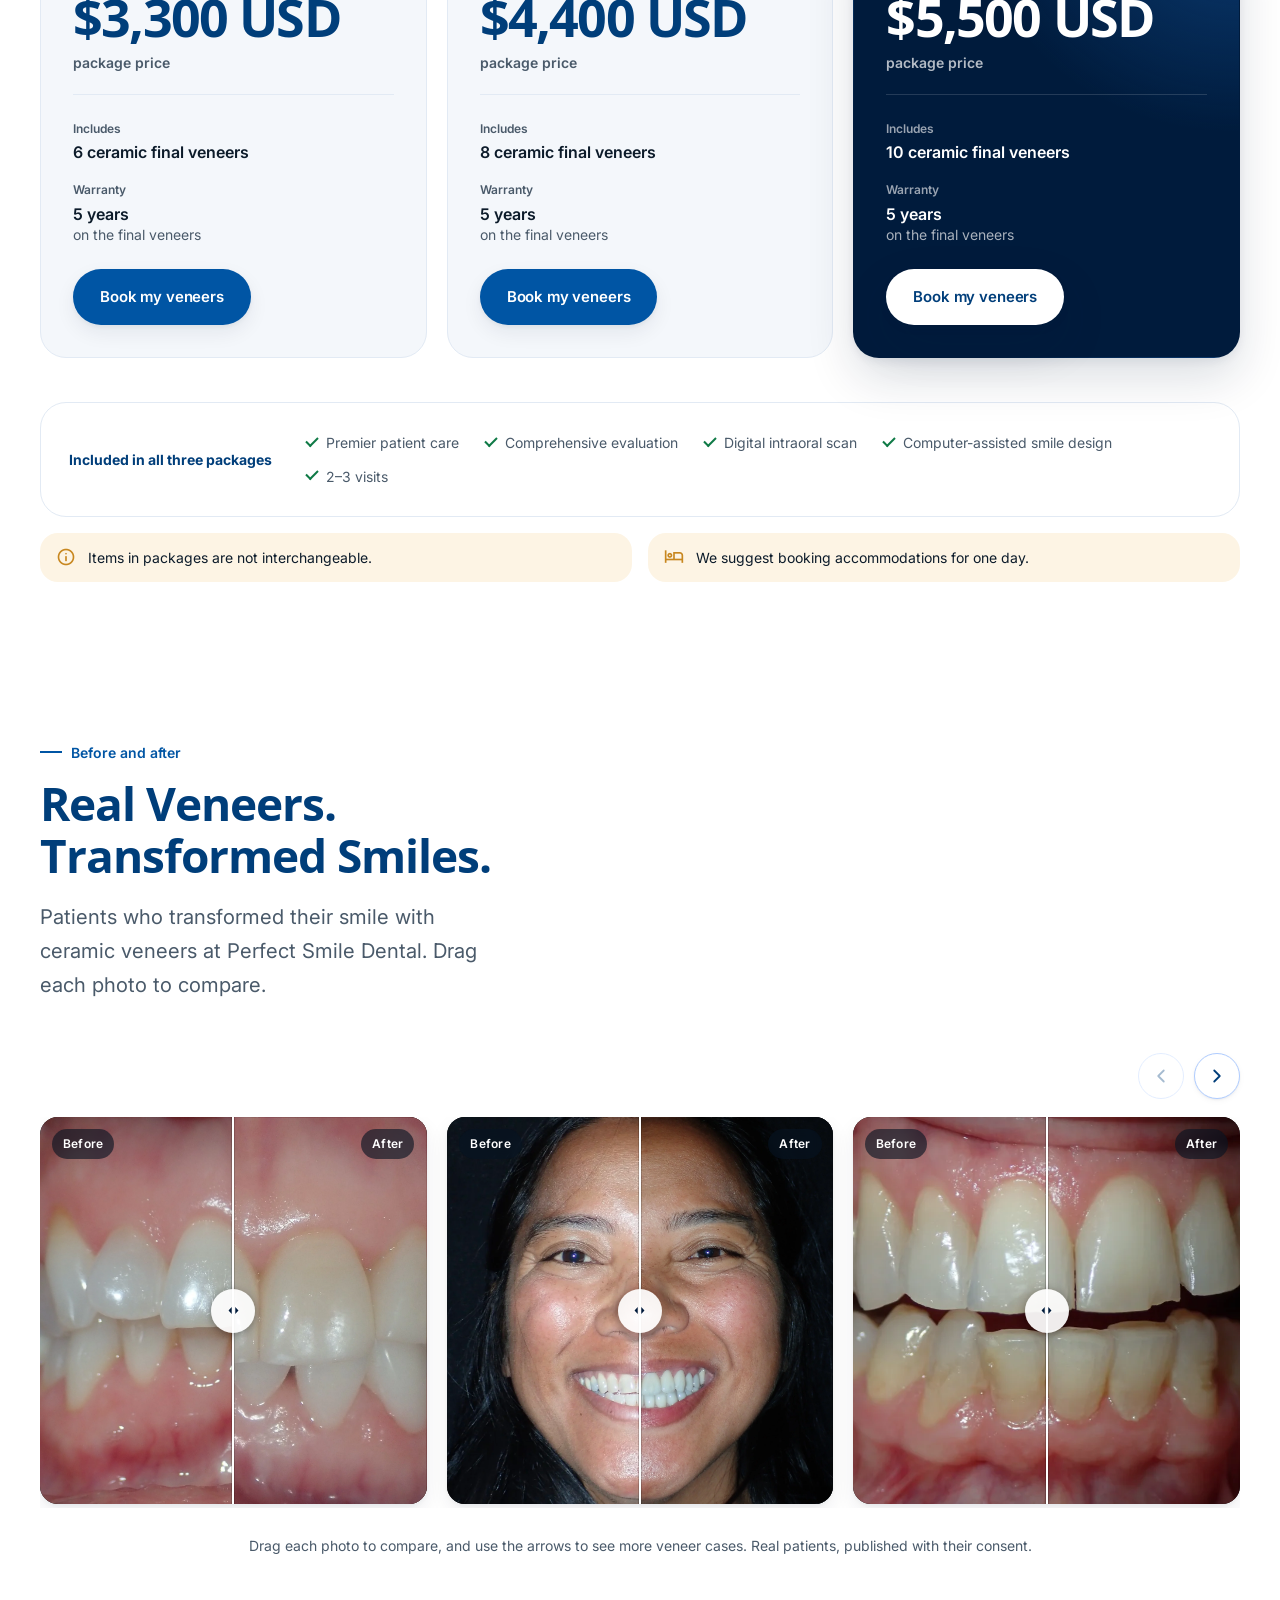
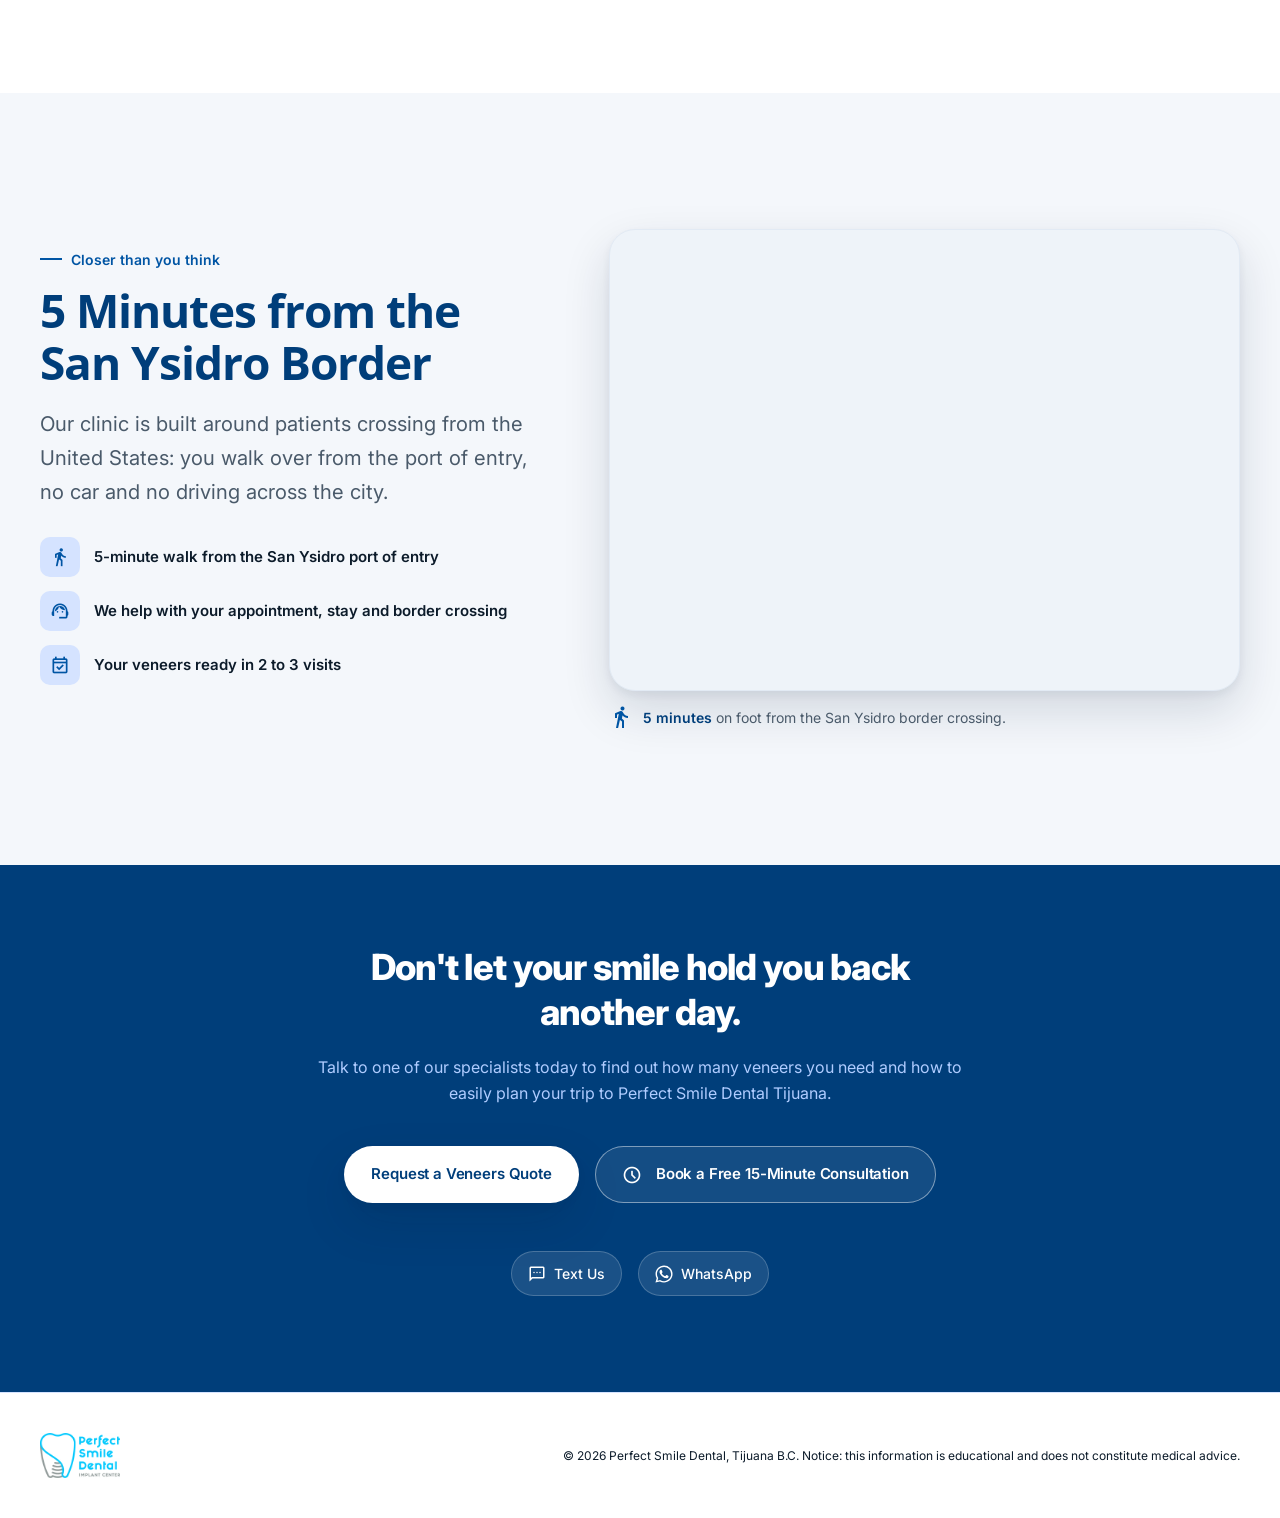
==== commit 197597b0: "analytics" ====
--- a/index.html
+++ b/index.html
@@ -48,7 +48,15 @@
     rel="stylesheet">
     <link rel="stylesheet" href="/styles.css" 
     />
-
+<!-- Google tag (gtag.js) -->
+<script async src="https://www.googletagmanager.com/gtag/js?id=G-FZ72L22G66"></script>
+<script>
+  window.dataLayer = window.dataLayer || [];
+  function gtag(){dataLayer.push(arguments);}
+  gtag('js', new Date());
+
+  gtag('config', 'G-FZ72L22G66');
+</script>
   </head>
   <body>
     <header class="navbar">
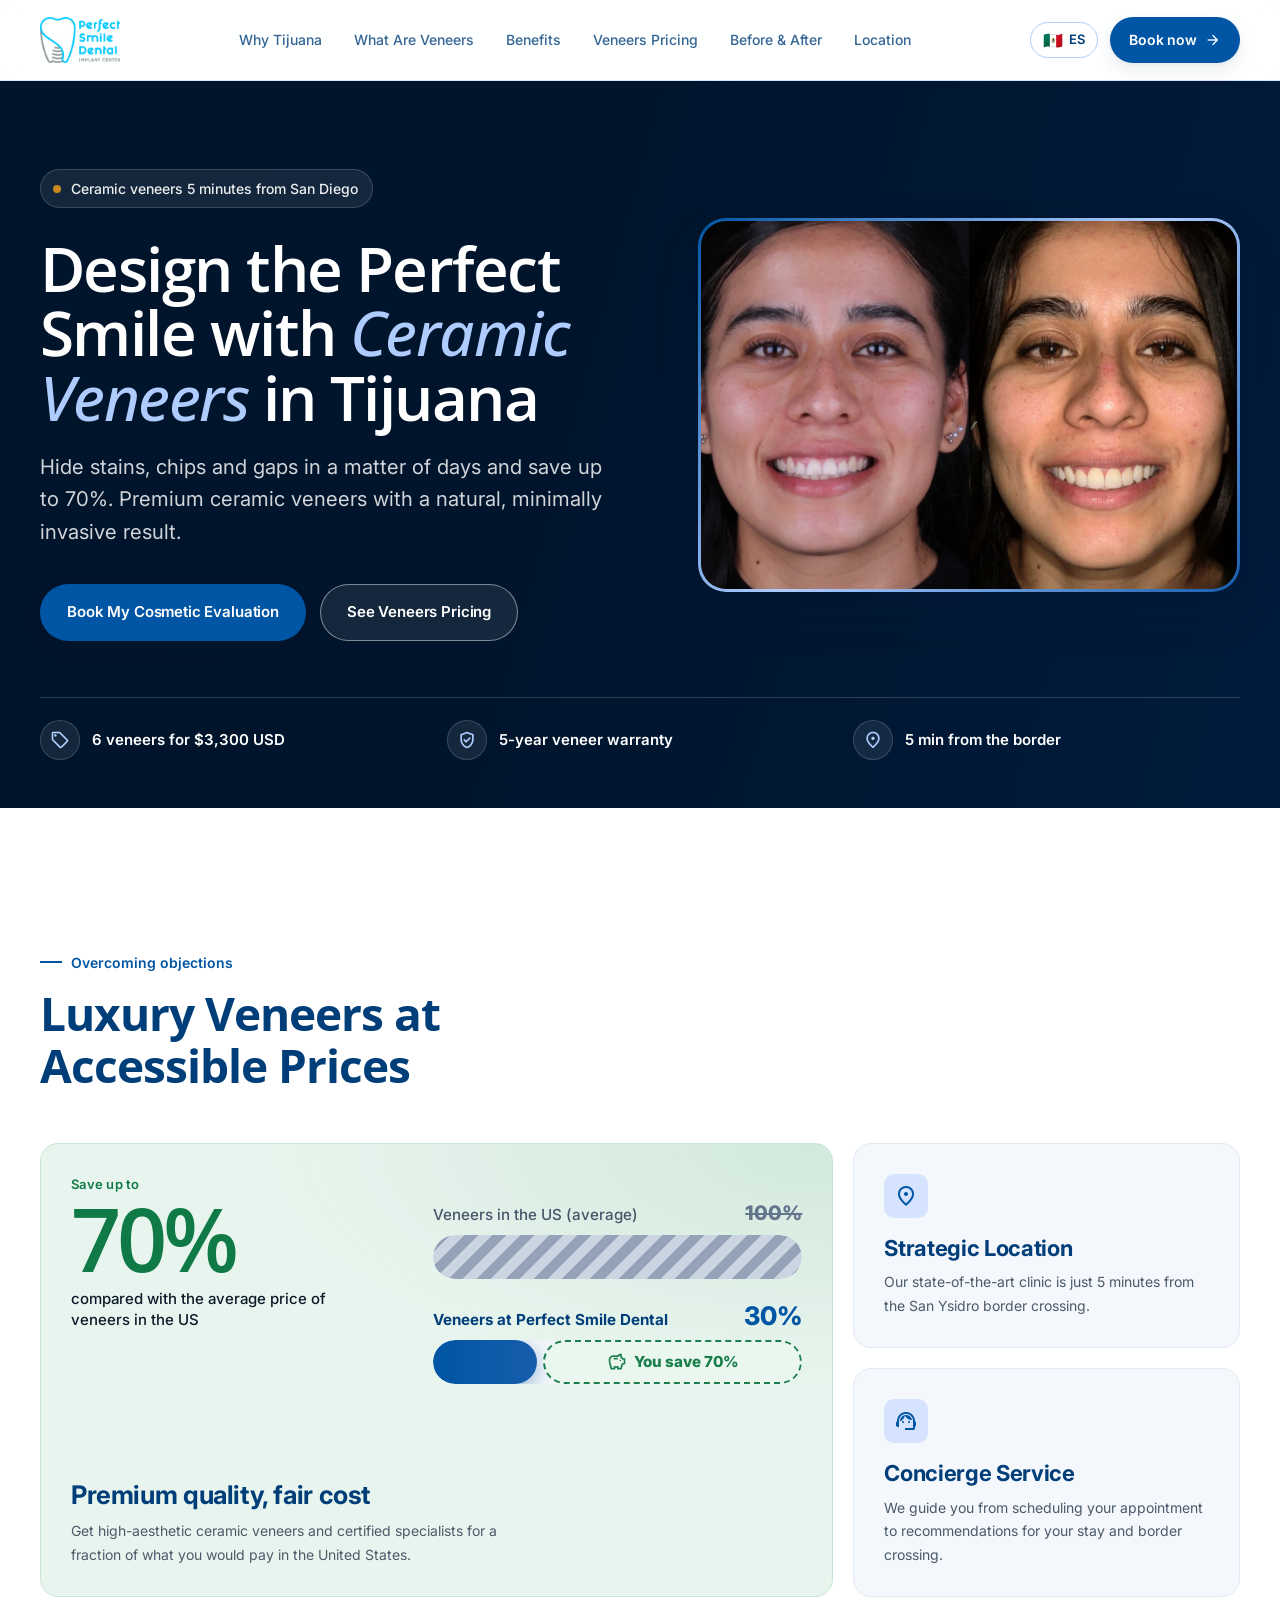
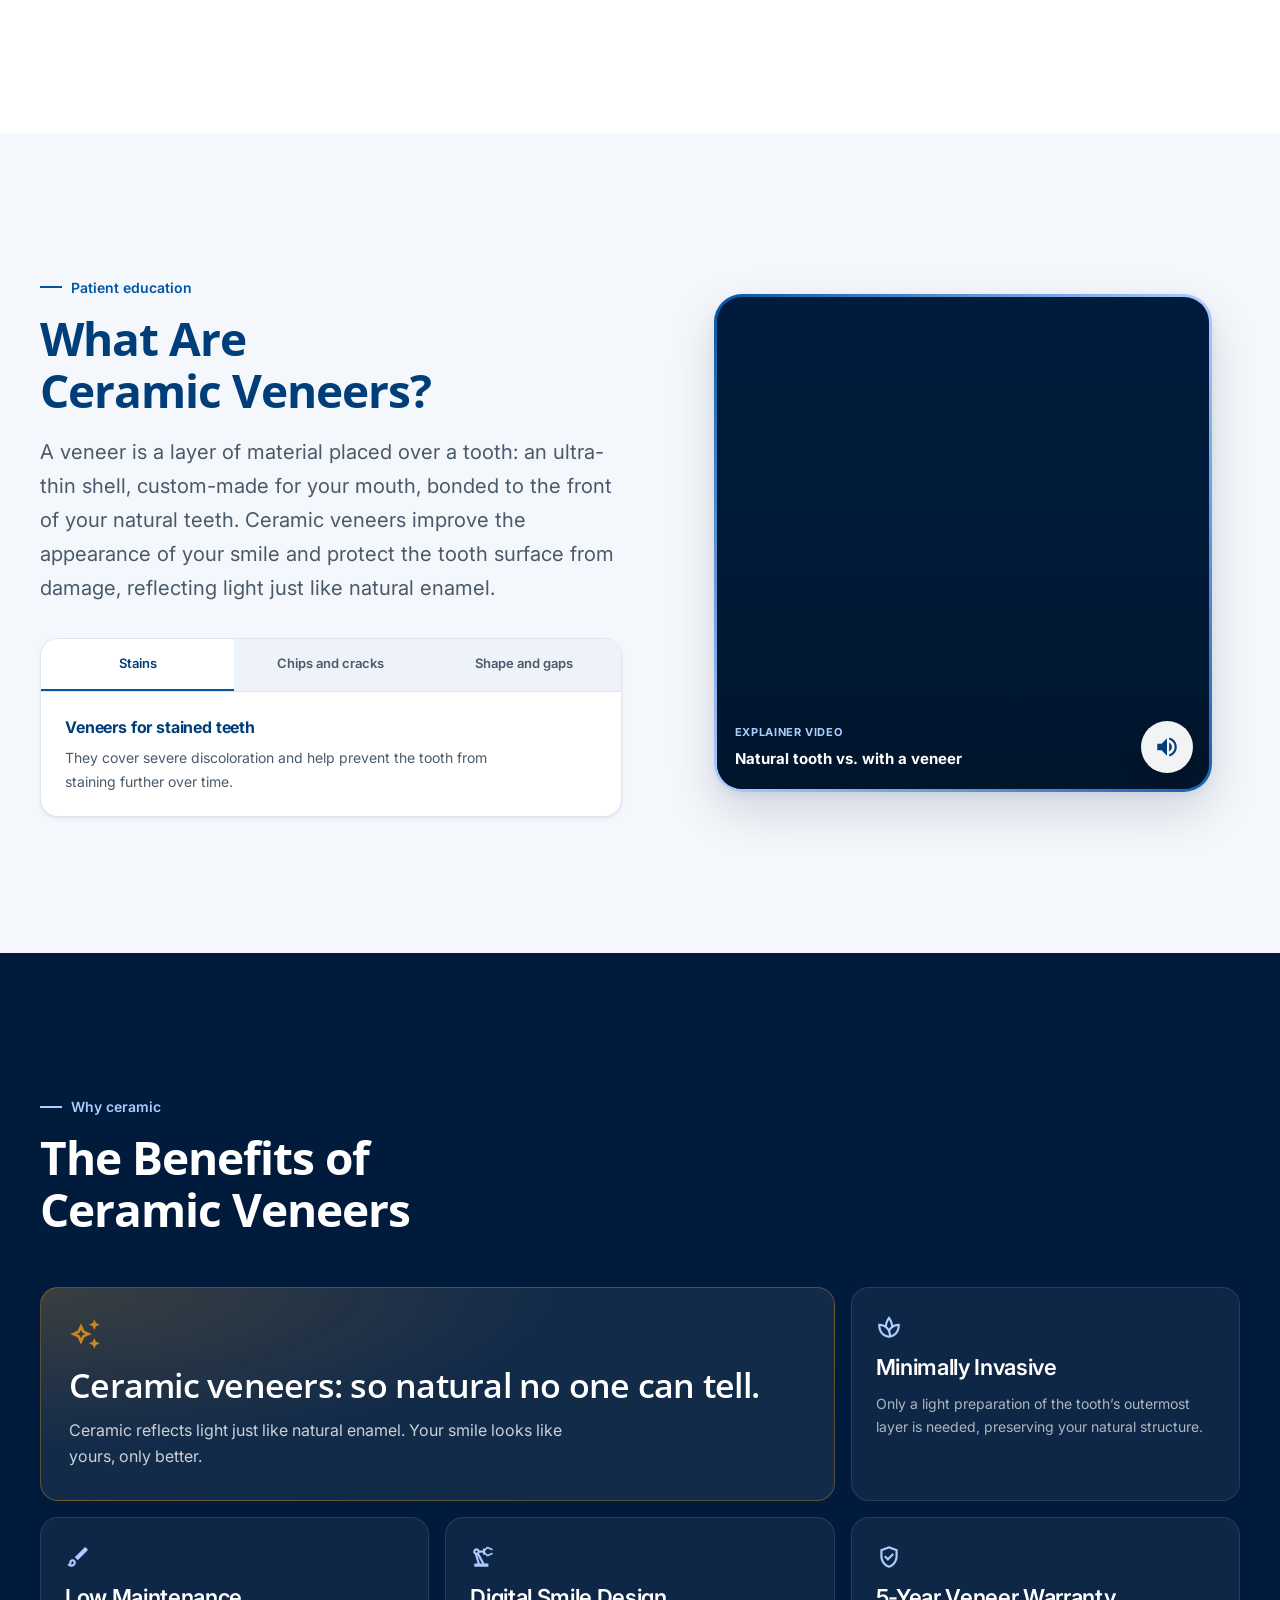
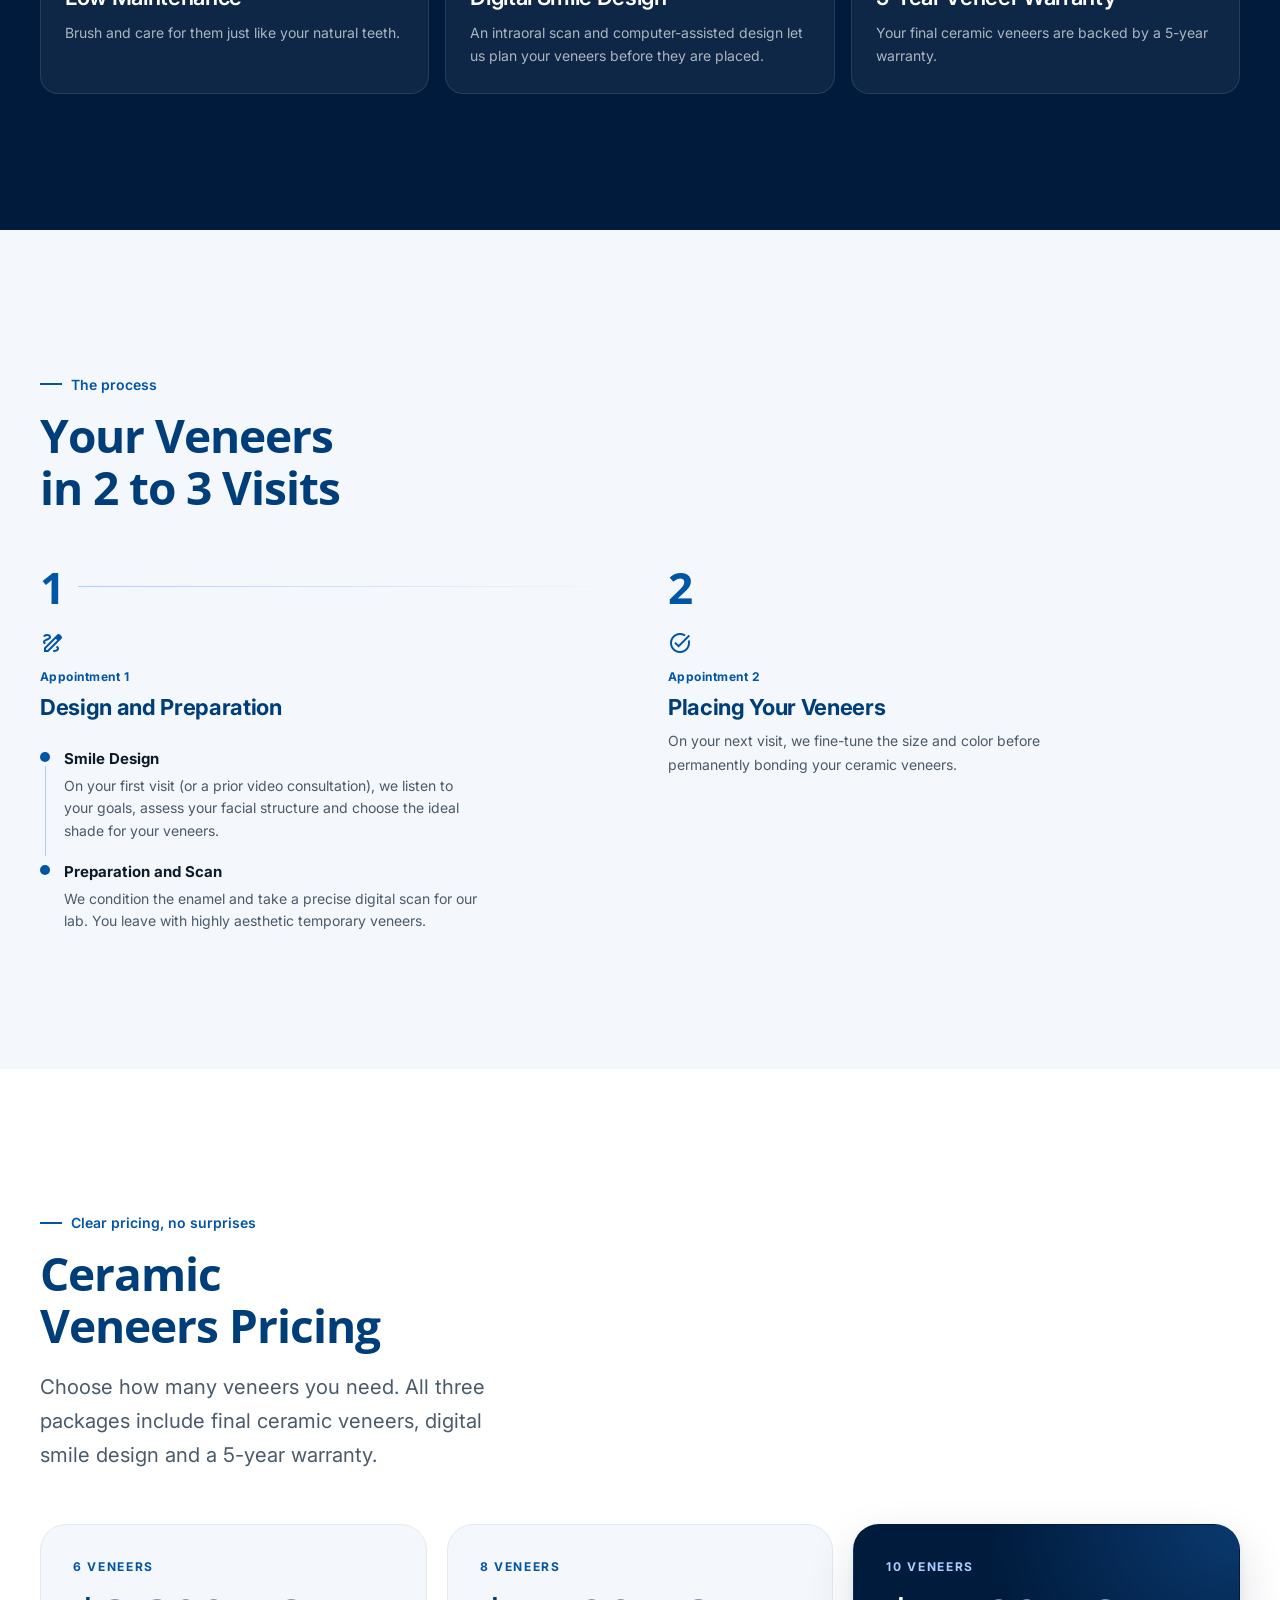
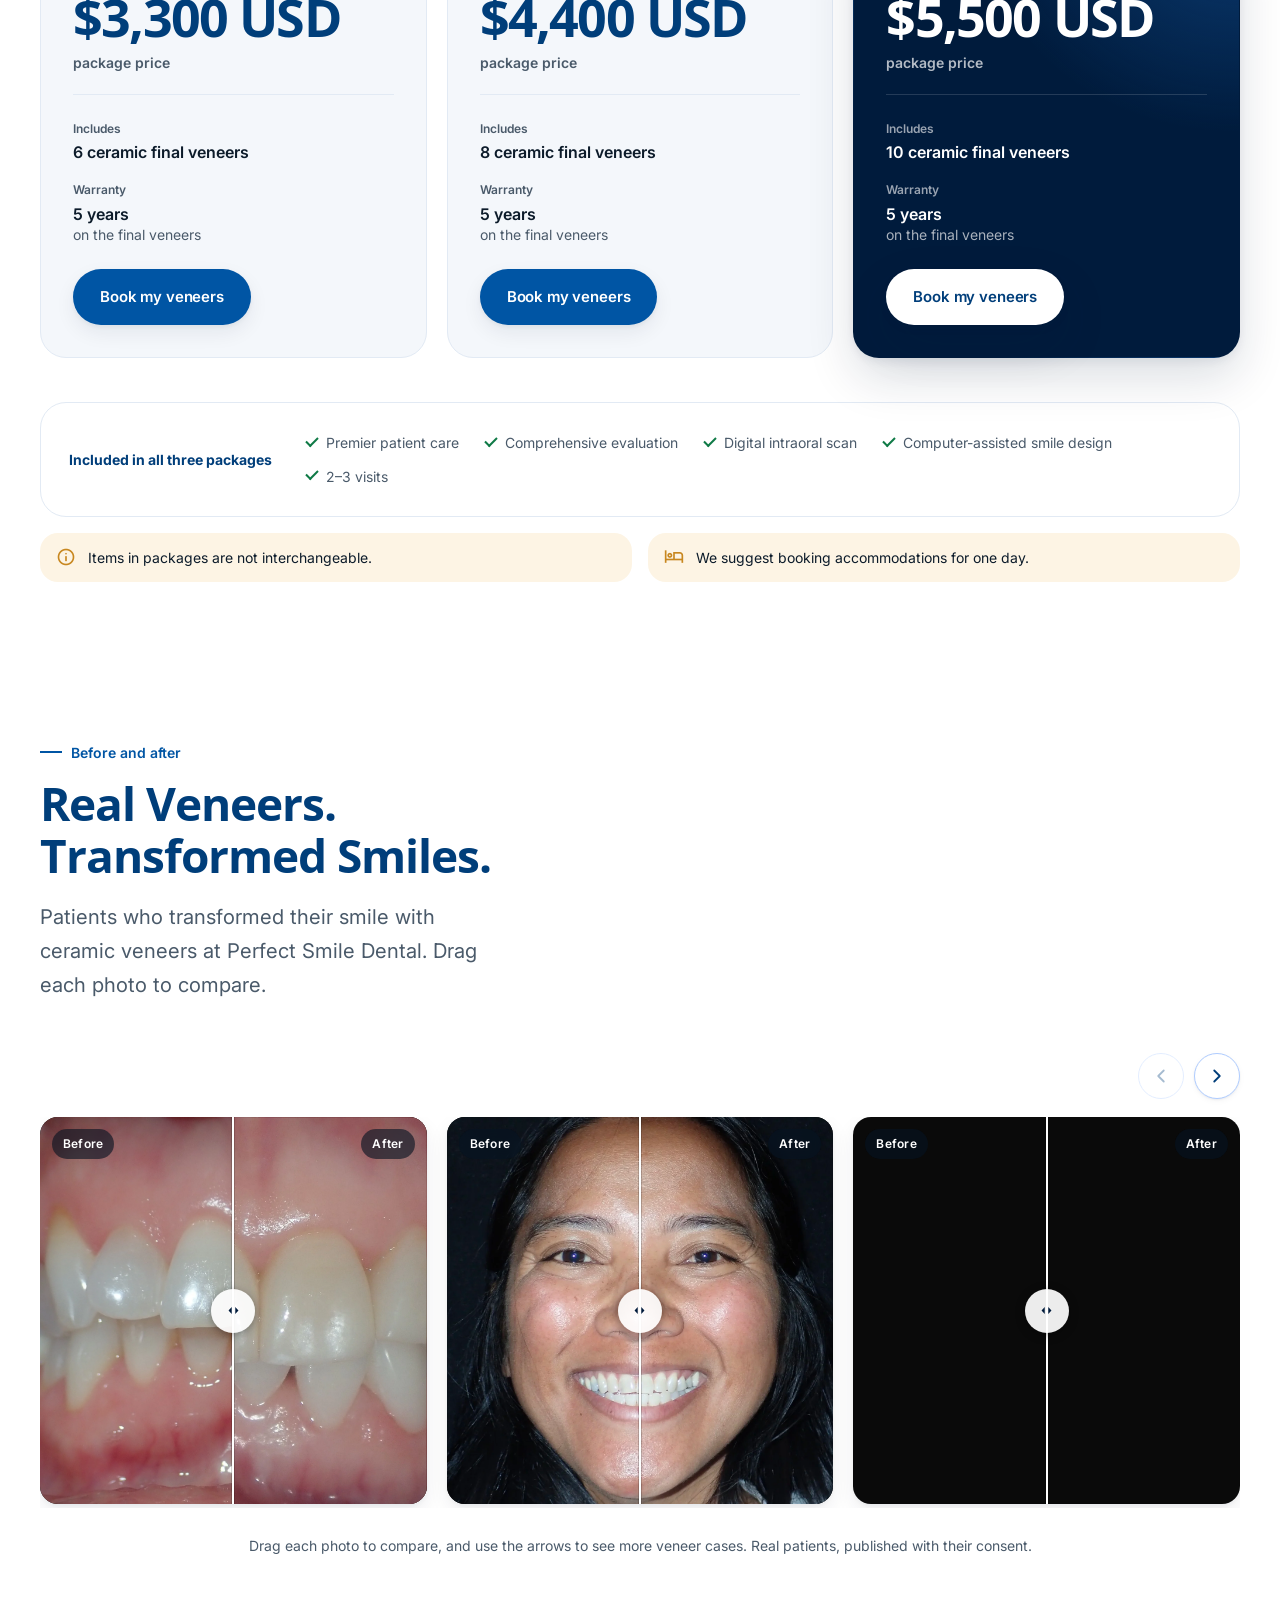
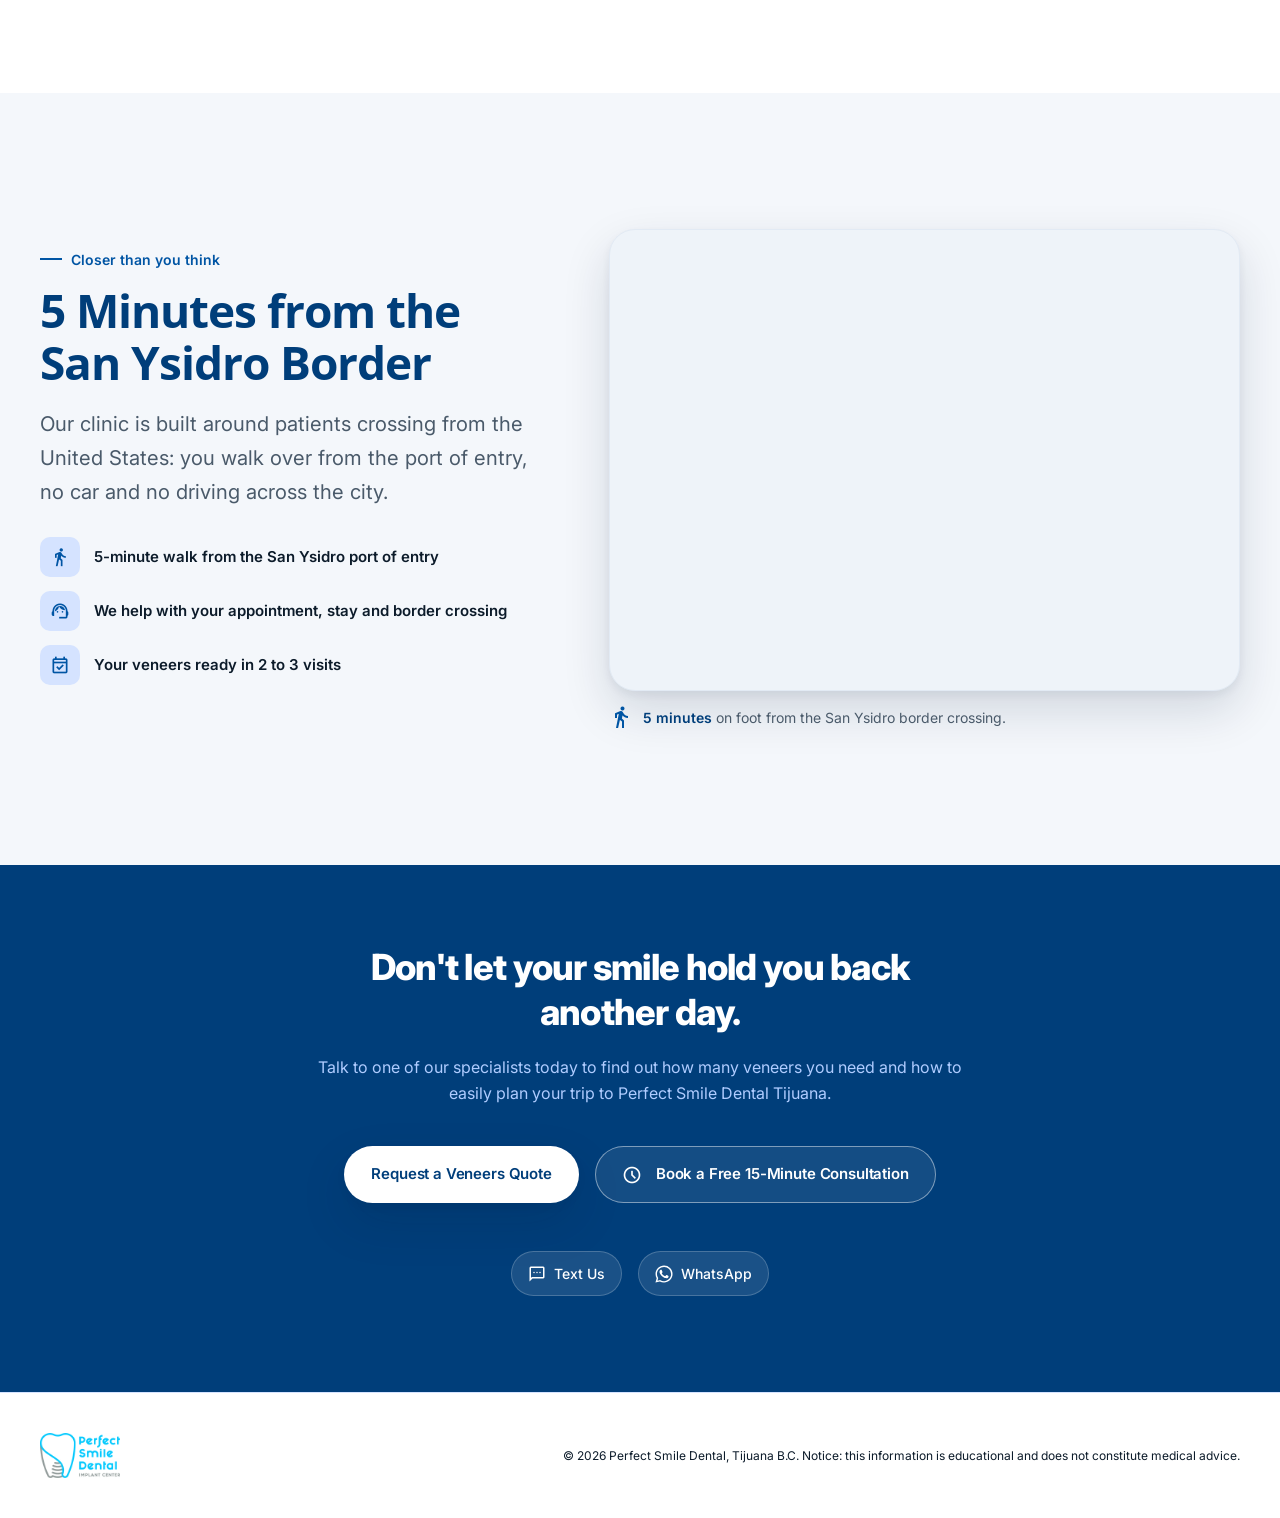
==== commit 747d7e6e: "pixel" ====
--- a/index.html
+++ b/index.html
@@ -57,6 +57,24 @@
 
   gtag('config', 'G-FZ72L22G66');
 </script>
+
+<!-- Meta Pixel Code -->
+<script>
+!function(f,b,e,v,n,t,s)
+{if(f.fbq)return;n=f.fbq=function(){n.callMethod?
+n.callMethod.apply(n,arguments):n.queue.push(arguments)};
+if(!f._fbq)f._fbq=n;n.push=n;n.loaded=!0;n.version='2.0';
+n.queue=[];t=b.createElement(e);t.async=!0;
+t.src=v;s=b.getElementsByTagName(e)[0];
+s.parentNode.insertBefore(t,s)}(window, document,'script',
+'https://connect.facebook.net/en_US/fbevents.js');
+fbq('init', '899080593875966');
+fbq('track', 'PageView');
+</script>
+<noscript><img height="1" width="1" style="display:none"
+src="https://www.facebook.com/tr?id=899080593875966&ev=PageView&noscript=1"
+/></noscript>
+<!-- End Meta Pixel Code -->
   </head>
   <body>
     <header class="navbar">
